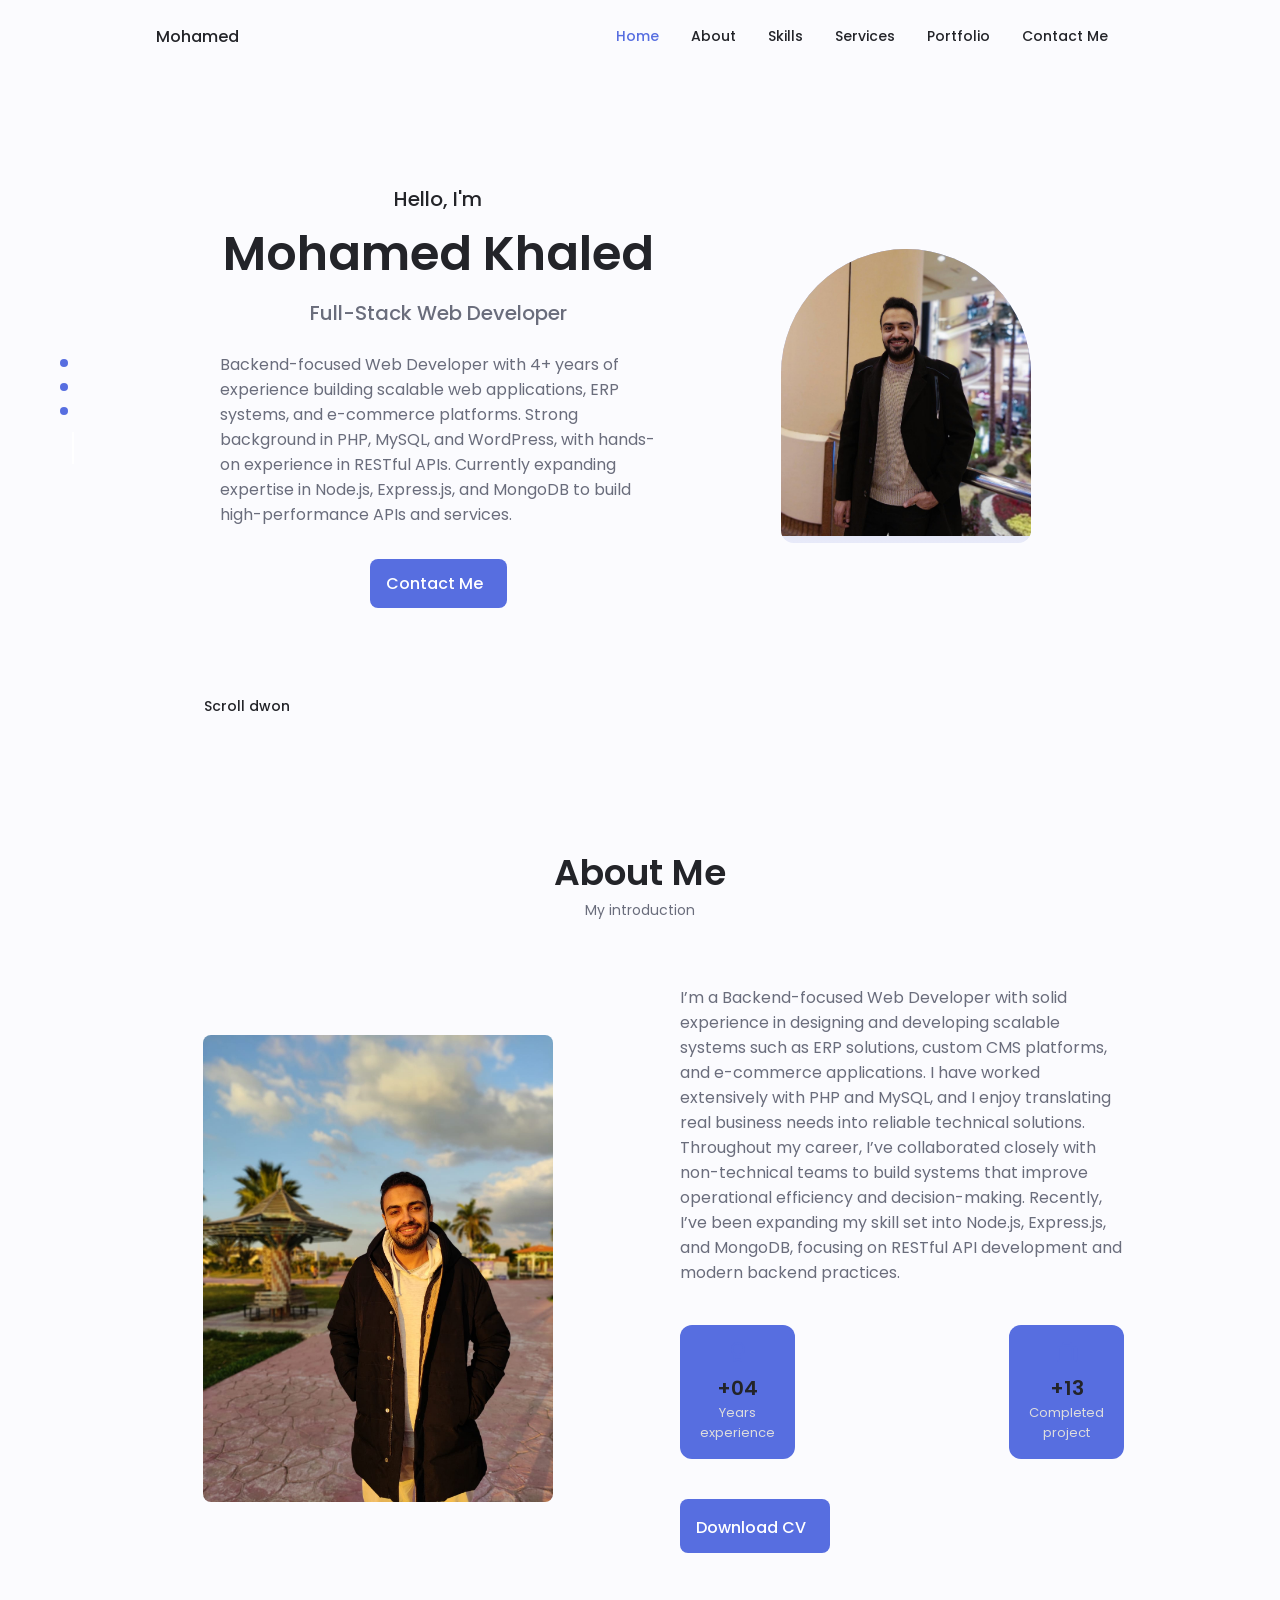
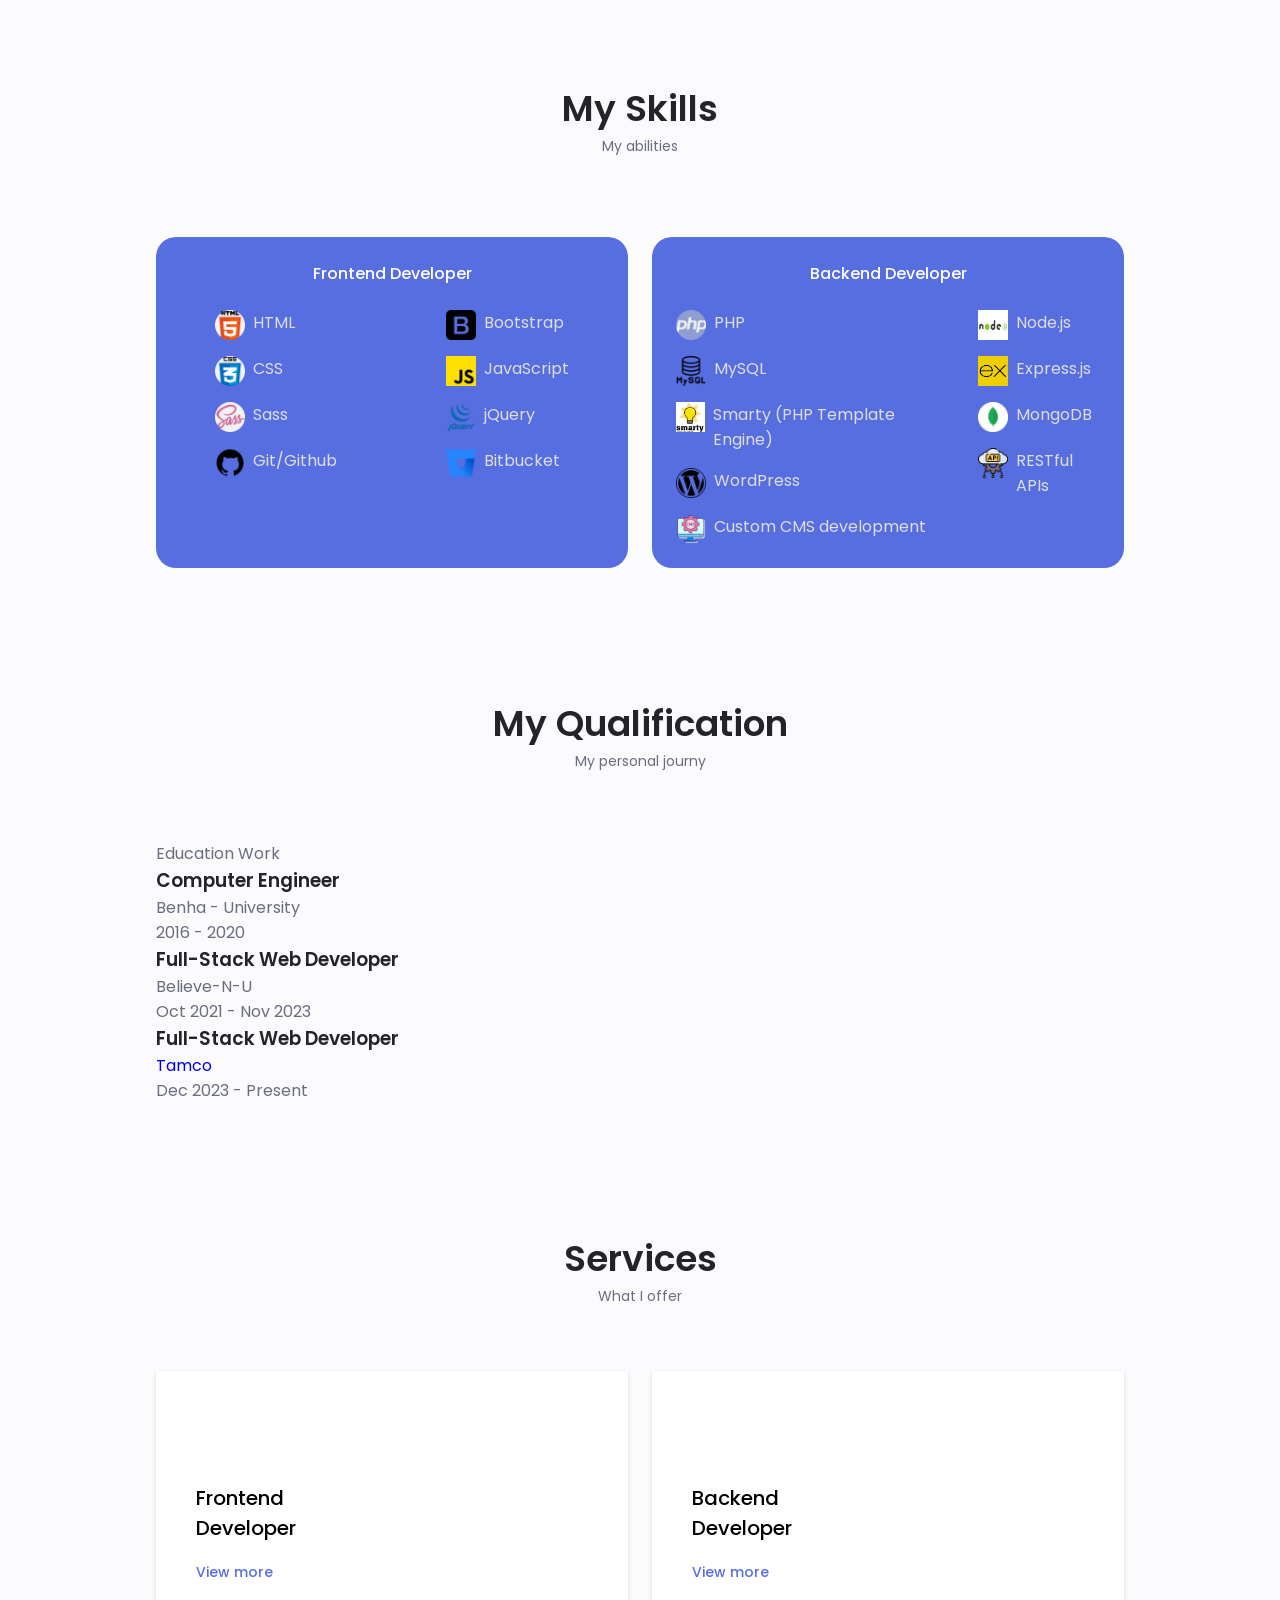
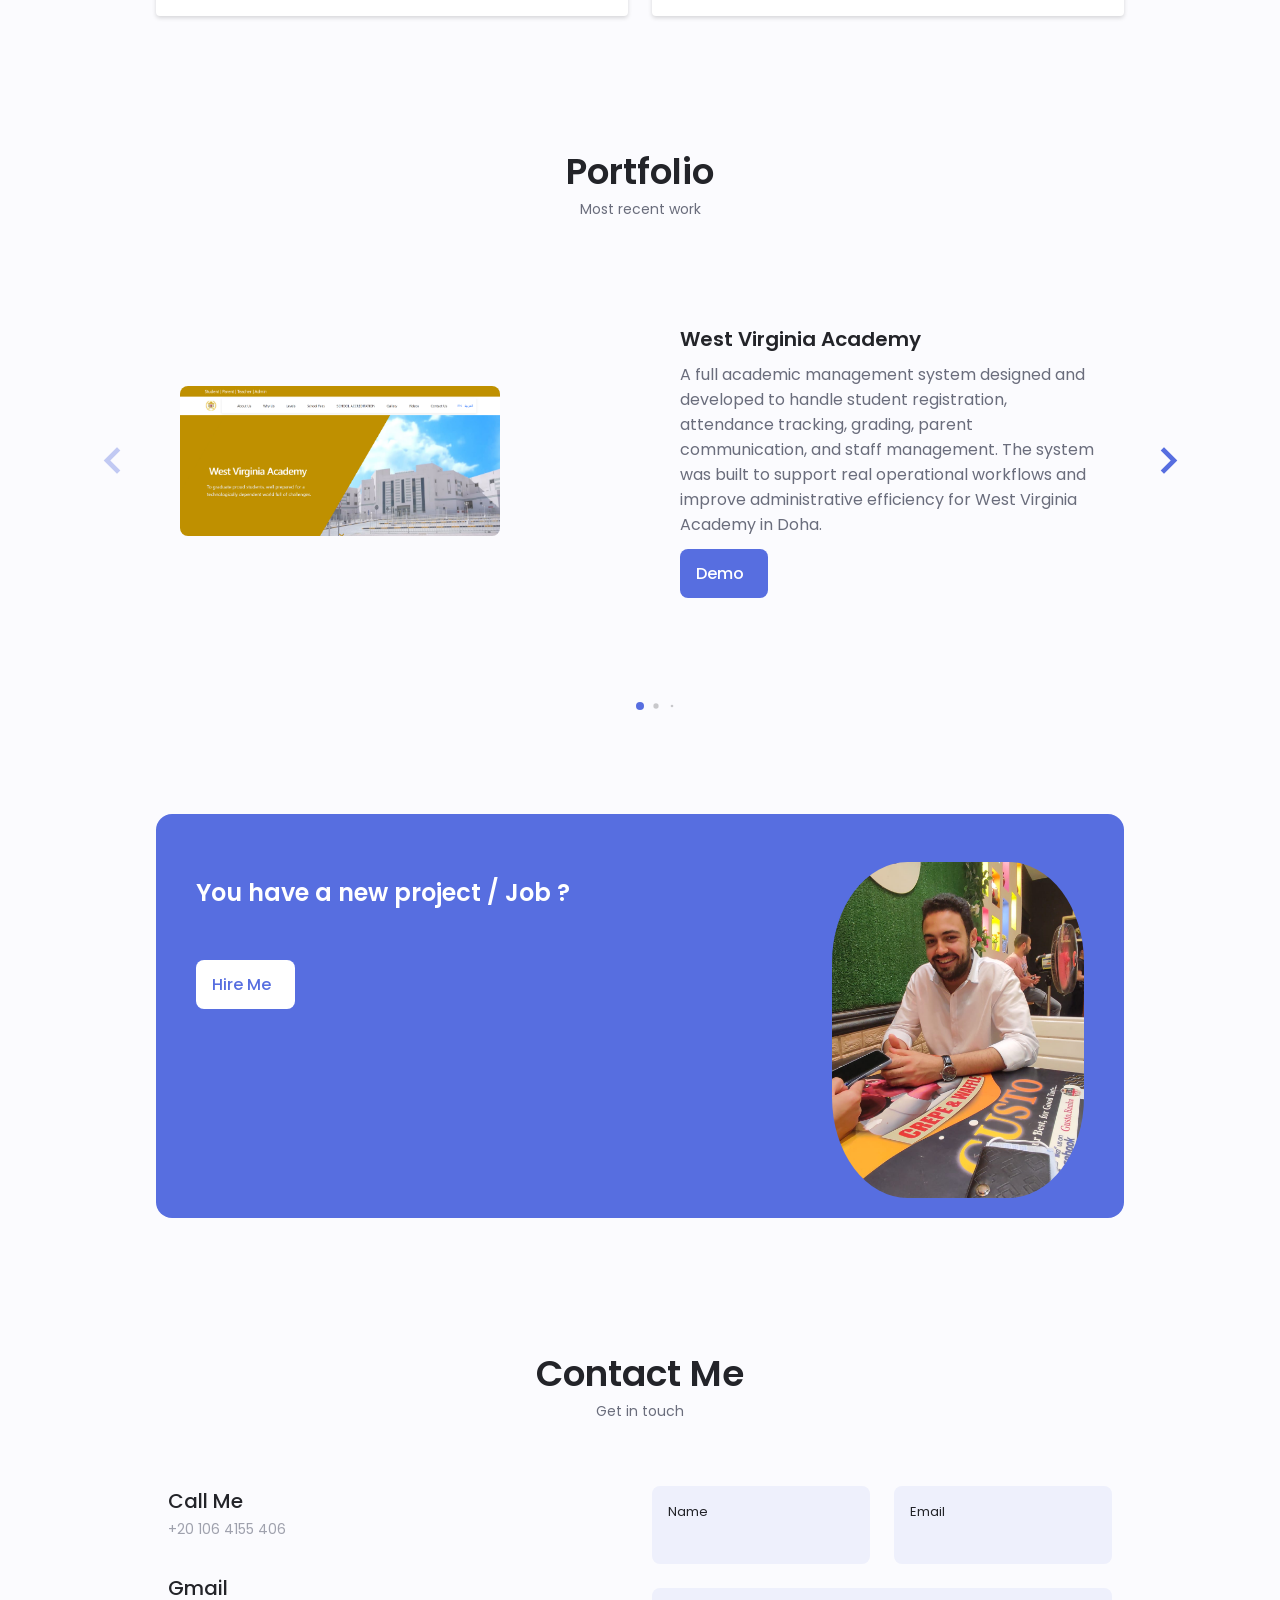
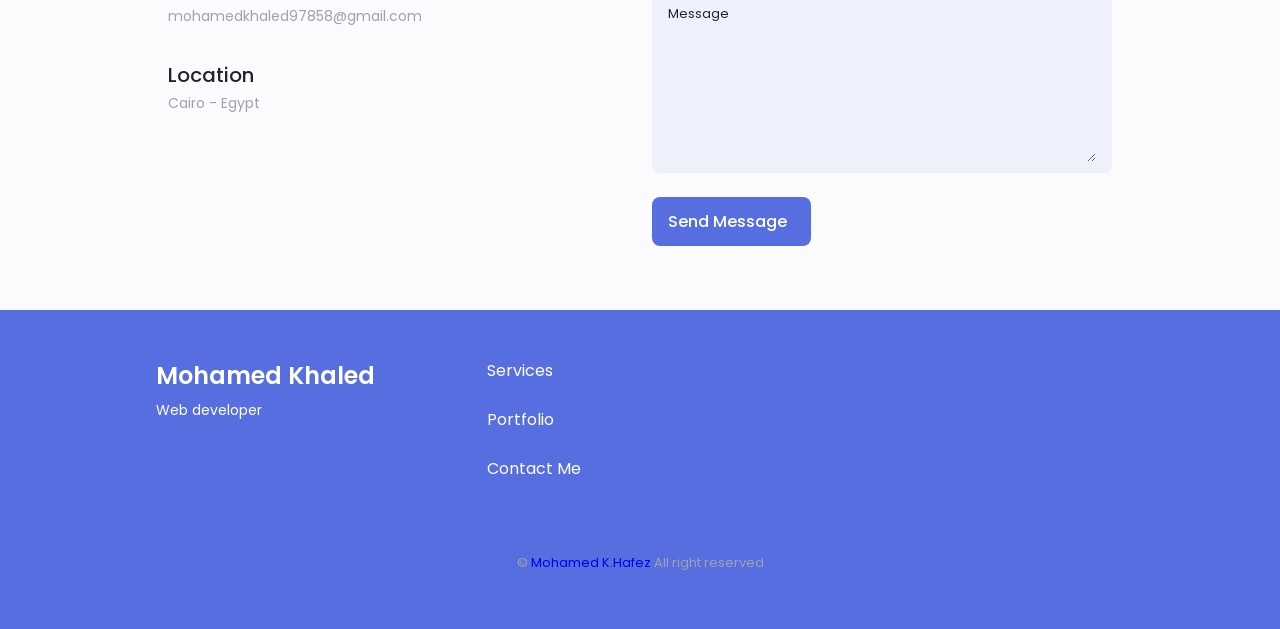
==== index.html @ 383549a9 "Improve portfolio content and add backend skills (Node.js, REST APIs)" ====
<!DOCTYPE html>
<html lang="en">

<head>
  <meta charset="UTF-8" />
  <meta http-equiv="X-UA-Compatible" content="IE=edge" />
  <meta name="viewport" content="width=device-width, initial-scale=1.0" />

  <!--===================== Normalize Css File ====================-->
  <!-- <link rel="stylesheet" href="css/normalize.css" /> -->

  <!--====================== Icons ==========================-->
  <link rel="stylesheet" href="https://unicons.iconscout.com/release/v4.0.0/css/line.css" />
  <!--====================== BoxIcons ==========================-->
  <link href="https://unpkg.com/boxicons@2.1.1/css/boxicons.min.css" rel="stylesheet" />

  <!--========================== Swiper Css File ============================-->
  <link rel="stylesheet" href="css/swiper-bundle.min.css" />
  <!--========================== Style Css File ============================-->
  <link rel="stylesheet" href="css/style.css" />

  <title>Portfolio</title>
</head>

<body>
  <!--====================== Header Section ======================-->
  <header class="header" id="header">
    <nav class="nav container">
      <a href="#" class="nav__logo">Mohamed</a>

      <div class="nav__menu" id="nav-menu">
        <ul class="nav__list grid">
          <li class="nav__item">
            <a href="#home" class="nav__link active-link">
              <i class="uil uil-home nav__icon"></i>
              Home
            </a>
          </li>
          <li class="nav__item">
            <a href="#about" class="nav__link">
              <i class="uil uil-user nav__icon"></i>
              About
            </a>
          </li>
          <li class="nav__item">
            <a href="#skills" class="nav__link">
              <i class="bx bx-book nav__icon"></i>
              Skills
            </a>
          </li>
          <li class="nav__item">
            <a href="#services" class="nav__link">
              <i class="uil uil-briefcase nav__icon"></i>
              Services
            </a>
          </li>
          <li class="nav__item">
            <a href="#portfolio" class="nav__link">
              <i class="uil uil-scenery nav__icon"></i>
              Portfolio
            </a>
          </li>
          <li class="nav__item">
            <a href="#contact" class="nav__link">
              <i class="uil uil-message nav__icon"></i>
              Contact Me
            </a>
          </li>
        </ul>
        <i class="uil uil-times nav__close" id="nav-close"></i>
      </div>

      <div class="nav__btns">
        <!--====================== Theme Change Button ======================-->
        <i class="uil uil-moon change-theme" id="theme-button"></i>

        <div class="nav__toggle" id="nav-toggle">
          <i class="uil uil-apps"></i>
        </div>
      </div>
    </nav>
  </header>

  <!--====================== Main Section ======================-->
  <main class="main">
    <!--===================== HOME ========================-->
    <section class="home section" id="home">
      <div class="home__container container grid">
        <div class="home__content grid">
          <div class="home__social">
            <a href="https://www.linkedin.com/in/mohamed-hafez97/" target="_blank" class="home__social-icon">
              <i class="uil uil-linkedin"></i>
            </a>

            <a href="https://github.com/mohamedkhaledhafez" target="_blank" class="home__social-icon">
              <i class="uil uil-github"></i>
            </a>

            <a href="https://www.facebook.com/mohamedkhaled97.bfci" target="_blank" class="home__social-icon">
              <i class="uil uil-facebook-f"></i>
            </a>
          </div>

          <div class="home__img">
            <div class="home__blob">
              <img src="img/me_2.jpeg" alt="" class="home__blob-img" />
            </div>
          </div>

          <div class="home__data">
            <span class="home__greeting">Hello, I'm</span>
            <h1 class="home__title">Mohamed Khaled</h1>
            <h3 class="home__subtitle">Full-Stack Web Developer</h3>
            <p class="home__description">
              <!-- Motivated PHP developer with over than 3 years of experience in developing web applications
              and e-commerce websites. Passionate about web development with a background in custom & fully responsive
              CMS solutions. -->
              Backend-focused Web Developer with 4+ years of experience building scalable web applications, ERP systems,
              and e-commerce platforms. Strong background in PHP, MySQL, and WordPress, with hands-on experience in
              RESTful APIs. Currently expanding expertise in Node.js, Express.js, and
              MongoDB to build high-performance APIs and services.

            </p>
            <a role="button" href="https://wa.me/+201064155406" target="_blank" class="button button--flex">
              Contact Me
              <i class="uil uil-message button__icon"></i>
            </a>
            <!-- <a
                download=""
                href="cv/Mohamed_Khaled(Web Developer).pdf"
                class="button button__flex button__download"
              >
                Download CV
                <i class="uil uil-download-alt button__icon"></i>
              </a> -->
          </div>
        </div>
        <div class="home__scroll">
          <a href="#about" class="home__scroll-button button--flex">
            <i class="uil uil-mouse-alt home__scroll-mouse"></i>
            <span class="home__scroll-name">Scroll dwon</span>
            <i class="uil uil-arrow-down home__scroll-arrow"></i>
          </a>
        </div>
      </div>
    </section>

    <!--===================== ABOUT ========================-->
    <section class="about section" id="about">
      <h2 class="section__title">About Me</h2>
      <span class="section__subtitle">My introduction</span>

      <div class="about__container container grid">
        <img src="img/me_4.jpeg" alt="My photo" class="about__img" />
        <div class="about__data">
          <p class="about__description">
            <!-- A PHP Developer with a passion for web development and a strong
            background in web development. Experienced in coding, debugging,
            and troubleshooting web applications with an emphasis on creating
            user-friendly, high-performance solutions. -->
            I’m a Backend-focused Web Developer with solid experience in designing and developing scalable systems such
            as ERP solutions, custom CMS platforms, and e-commerce applications. I have worked extensively with PHP and
            MySQL, and I enjoy translating real business needs into reliable technical solutions.

            Throughout my career, I’ve collaborated closely with non-technical teams to build systems that improve
            operational efficiency and decision-making. Recently, I’ve been expanding my skill set into Node.js,
            Express.js, and MongoDB, focusing on RESTful API development and modern backend practices.

          </p>
          <div class="about__info">
            <div class="about__box">
              <i class="bx bx-award about__icon"></i>
              <span class="about__info-title">+04</span>
              <span class="about__info-name">
                Years
                <br />
                experience
              </span>
            </div>

            <div class="about__box">
              <i class="bx bx-briefcase-alt about__icon"></i>
              <span class="about__info-title">+13</span>
              <span class="about__info-name">
                Completed
                <br />
                project
              </span>
            </div>
          </div>
          <div class="about__buttons">
            <a download="" href="cv/Mohamed_Khaled(Web Developer).docx" class="button button__flex">
              Download CV
              <i class="uil uil-download-alt button__icon"></i>
            </a>
          </div>
        </div>
      </div>
    </section>

    <!--===================== SKILLS ========================-->
    <section class="skills section" id="skills">
      <h2 class="section__title">My Skills</h2>
      <span class="section__subtitle">My abilities</span>
      <div class="skills__container container grid">
        <!-- Frontend Developer Skills -->
        <div class="skills__content">
          <h3 class="skills__title">Frontend Developer</h3>

          <div class="skills__box">
            <div class="skills__group">
              <div class="skills__data">
                <img src="img/html-5.png" alt="" />
                <div class="skills__name">HTML</div>
              </div>
              <div class="skills__data">
                <img src="img/css.png" alt="css" />
                <div class="skills__name">CSS</div>
              </div>
              <div class="skills__data">
                <img src="img/sass.png" alt="" />
                <div class="skills__name">Sass</div>
              </div>
              <div class="skills__data">
                <img src="img/github.png" alt="" />
                <div class="skills__name">Git/Github</div>
              </div>
            </div>

            <div class="skills__group">
              <div class="skills__data">
                <img src="img/bootstrap.png" alt="" />
                <div class="skills__name">Bootstrap</div>
              </div>
              <div class="skills__data">
                <img src="img/js.png" alt="" />
                <div class="skills__name">JavaScript</div>
              </div>
              <div class="skills__data">
                <img src="img/jQuery.webp" alt="" />
                <div class="skills__name">jQuery</div>
              </div>
              <!-- <div class="skills__data">
                <img src="img/react.png" alt="" />
                <div class="skills__name">Reactjs</div>
              </div> -->
              <div class="skills__data">
                <img src="img/bitbucket_original_wordmark_logo_icon_146622.png" alt="" />
                <div class="skills__name">Bitbucket</div>
              </div>
            </div>
          </div>
        </div>

        <!-- Backend Developer Skills -->
        <div class="skills__content">
          <h3 class="skills__title">Backend Developer</h3>
          <div class="skills__box">
            <div class="skills__group back">
              <div class="skills__data">
                <img src="img/php.png" alt="" />
                <div class="skills__name">PHP</div>
              </div>
              <div class="skills__data">
                <img src="img/mysql.png" alt="" />
                <div class="skills__name">MySQL</div>
              </div>
              <div class="skills__data">
                <img src="img/smarty.png" alt="" />
                <div class="skills__name">Smarty (PHP Template Engine)</div>
              </div>
              <div class="skills__data">
                <img src="img/wordpress.png" alt="" />
                <div class="skills__name">WordPress</div>
              </div>
              <div class="skills__data">
                <img src="img/cms.png" alt="" />
                <div class="skills__name">Custom CMS development</div>
              </div>
            </div>
            <div class="skills__group back">
              <div class="skills__data">
                <img src="img/node.jpg" alt="" />
                <div class="skills__name">Node.js</div>
              </div>
              <div class="skills__data">
                <img src="img/express.png" alt="" />
                <div class="skills__name">Express.js</div>
              </div>
              <div class="skills__data">
                <img src="img/mongo.png" alt="" />
                <div class="skills__name">MongoDB</div>
              </div>
              <div class="skills__data">
                <img src="img/api.png" alt="" />
                <div class="skills__name">RESTful APIs</div>
              </div>
            </div>
          </div>
        </div>
      </div>
    </section>

    <!--===================== QUALIFICATION ========================-->
    <section class="qualification section" id="skills">
      <h2 class="section__title">My Qualification</h2>
      <span class="section__subtitle">My personal journy</span>

      <div class="qualification__container container">
        <div class="qualification_tabs">
          <div class="qualification_button button--flex" data-target="#education">
            <i class="uil uil-graduation-cap qualification__icon"></i>
            Education
          </div>

          <div class="qualification_button button--flex qualification__active" data-target="#work">
            <i class="uil uil-briefcase-alt qualification__icon"></i>
            Work
          </div>
        </div>

        <div class="qualification__sections">
          <!--===================== QUALIFICATION CONTENT 1 ========================-->
          <div class="qualification__content" data-content id="education">
            <!--===================== QUALIFICATION 1 ========================-->
            <div class="qualification__data">
              <div>
                <h3 class="qualification__title">Computer Engineer</h3>
                <span class="qualification__subtitle">Benha - University</span>
                <div class="qualification__calendar">
                  <i class="uil uil-calendar-alt"></i>
                  2016 - 2020
                </div>
              </div>

              <div>
                <span class="qualification__rounder"></span>
                <span class="qualification__line"></span>
              </div>
            </div>
          </div>

          <!--===================== QUALIFICATION CONTENT 2 ========================-->
          <div class="qualification__content qualification__active" data-content id="work">
            <!--===================== QUALIFICATION 1 ========================-->
            <div class="qualification__data">
              <div>
                <h3 class="qualification__title">Full-Stack Web Developer</h3>
                <span class="qualification__subtitle">Believe-N-U</span>
                <div class="qualification__calendar">
                  <i class="uil uil-calendar-alt"></i>
                  Oct 2021 - Nov 2023
                </div>
              </div>

              <div>
                <span class="qualification__rounder"></span>
                <span class="qualification__line"></span>
              </div>
            </div>

            <!--===================== QUALIFICATION 2 ========================-->
            <div class="qualification__data">
              <div></div>

              <div>
                <span class="qualification__rounder"></span>
                <span class="qualification__line"></span>
              </div>

              <div>
                <h3 class="qualification__title">Full-Stack Web Developer</h3>
                <span class="qualification__subtitle"><a target="_blank"
                    href="https://www.tamcoshop.com/">Tamco</a></span>
                <div class="qualification__calendar">
                  <i class="uil uil-calendar-alt"></i>
                  Dec 2023 - Present
                </div>
              </div>

            </div>
          </div>
        </div>
      </div>
    </section>

    <!--===================== SERVICES ========================-->
    <section class="services section" id="services">
      <h2 class="section__title">Services</h2>
      <span class="section__subtitle">What I offer</span>

      <div class="services__container container grid">
        <!--===================== SERVICE #1 Frontend Developer ========================-->
        <div class="services__content">
          <div>
            <i class="uil uil-arrow services__icon"></i>
            <h3 class="services__title">
              Frontend
              <br />
              Developer
            </h3>
          </div>

          <span class="button button--flex button--small button--link services__button">
            View more
            <i class="uil uil-arrow-right button__icon"></i>
          </span>

          <div class="services__modal">
            <div class="services__modal-content">
              <h4 class="services__modal-title">
                Frontend
                <br />
                Developer
              </h4>
              <i class="uil uil-times services__modal-close"></i>

              <ul class="services__modal-services grid">
                <li class="services__modal-service">
                  <i class="uil uil-check-circle servcies__modal-icon"></i>
                  <p>I develop the user interface.</p>
                </li>
                <li class="services__modal-service">
                  <i class="uil uil-check-circle servcies__modal-icon"></i>
                  <p>Web page development.</p>
                </li>
                <li class="services__modal-service">
                  <i class="uil uil-check-circle servcies__modal-icon"></i>
                  <p>
                    Ensure that the website is optimized for various devices.
                  </p>
                </li>
                <li class="services__modal-service">
                  <i class="uil uil-check-circle servcies__modal-icon"></i>
                  <p>
                    Ensure that the website is functional and visually
                    appealing.
                  </p>
                </li>
              </ul>
            </div>
          </div>
        </div>
        <!--===================== SERVICE #2 Backend Developer ========================-->
        <div class="services__content">
          <div>
            <i class="uil uil-arrow services__icon"></i>
            <h3 class="services__title">
              Backend
              <br />
              Developer
            </h3>
          </div>

          <span class="button button--flex button--small button--link services__button">
            View more
            <i class="uil uil-arrow-right button__icon"></i>
          </span>

          <div class="services__modal">
            <div class="services__modal-content">
              <h4 class="services__modal-title">
                Backend
                <br />
                Developer
              </h4>
              <i class="uil uil-times services__modal-close"></i>

              <ul class="services__modal-services grid">
                <li class="services__modal-service">
                  <i class="uil uil-check-circle servcies__modal-icon"></i>
                  <p>
                    Developing and maintaining dynamic websites and web
                    applications using PHP, MySQL, HTML, CSS, and JavaScript.
                  </p>
                </li>
                <li class="services__modal-service">
                  <i class="uil uil-check-circle servcies__modal-icon"></i>
                  <p>Custom CMS development.</p>
                </li>
                <li class="services__modal-service">
                  <i class="uil uil-check-circle servcies__modal-icon"></i>
                  <p>
                    Integrating data storage solutions such as MySQL
                    databases.
                  </p>
                </li>
                <li class="services__modal-service">
                  <i class="uil uil-check-circle servcies__modal-icon"></i>
                  <p>
                    Writing and maintaining efficient, reusable, and reliable
                    code.
                  </p>
                </li>
                <li class="services__modal-service">
                  <i class="uil uil-check-circle servcies__modal-icon"></i>
                  <p>
                    Developing and maintaining web applications and e-commerce
                    websites.
                  </p>
                </li>
              </ul>
            </div>
          </div>
        </div>
      </div>
    </section>

    <!--===================== PORTFOLIO ========================-->
    <section class="portfolio section" id="portfolio">
      <h2 class="section__title">Portfolio</h2>
      <span class="section__subtitle">Most recent work</span>

      <div class="portfolio__container container grid swiper-container">
        <div class="swiper-wrapper">
          <!--===================== PORTFOLIO  ( West Virginia Academy ) ========================-->
          <div class="portfolio__content grid swiper-slide">
            <img src="img/wva.png" alt="West Virginia Academy" class="portfolio__img" />

            <div class="portfolio__data">
              <h3 class="portfolio__title">West Virginia Academy</h3>
              <p class="portfolio__description">
                A full academic management system designed and developed to handle student registration, attendance
                tracking, grading, parent communication, and staff management. The system was built to support real
                operational workflows and improve administrative efficiency for West
                Virginia Academy in Doha.
              </p>

              <a href="https://westvirginia.academy/" class="button button--flex button--small portfolio__button"
                target="_blank">
                Demo
                <i class="uil uil-arrow-right button__icon"></i>
              </a>
            </div>
          </div>

          <!--===================== PORTFOLIO  ( Salon Management System ) ========================-->
          <div class="portfolio__content grid swiper-slide">
            <img src="img/ghonem-salon.png" alt="Salon Management System" class="portfolio__img" />

            <div class="portfolio__data">
              <h3 class="portfolio__title">
                Salon Management System (Ghonem Salon)
              </h3>
              <p class="portfolio__description">
                A website and system for managing customer appointment
                reservations for a men’s barbershop to organize customer
                reservation appointments for first-come, first-served
                attendance, as well as displaying the salon’s services, their
                prices, and the duration of their implementation, in addition
                to printing invoices for customers after receiving the
                service.
              </p>

              <a href="https://projects.mohamedkhaled.site/" class="button button--flex button--small portfolio__button"
                target="_blank">
                Demo
                <i class="uil uil-arrow-right button__icon"></i>
              </a>
            </div>
          </div>
          <!--===================== PORTFOLIO  ( Courses Management REST API (Node.js & Express) ) ========================-->
          <div class="portfolio__content grid swiper-slide">
            <img src="img/nodejs.png" alt="The Founder" class="portfolio__img" />

            <div class="portfolio__data">
              <h3 class="portfolio__title">
                Courses Management REST API (Node.js & Express)
              </h3>
              <p class="portfolio__description">
                A RESTful API built using Node.js and Express.js for managing courses and users. The system includes
                authentication, CRUD operations, input validation, and MongoDB integration, following clean architecture
                and REST best practices.
              </p>

              <a href="https://github.com/mohamedkhaledhafez/nodejs-project/"
                class="button button--flex button--small portfolio__button" target="_blank">
                Github
                <i class="uil uil-arrow-right button__icon"></i>
              </a>
            </div>
          </div>

          <!--===================== PORTFOLIO  ( The Founder Marketing ) ========================-->
          <div class="portfolio__content grid swiper-slide">
            <img src="img/the-founder.png" alt="The Founder" class="portfolio__img" />

            <div class="portfolio__data">
              <h3 class="portfolio__title">
                The Founder (Marketing Agency)
              </h3>
              <p class="portfolio__description">
                شركة The Founder هي شركة متخصصة في تقديم الخدمات التسويقية
                والبرمجية للشركات الناشئة والمؤسسين ومساعدتهم على تأسيس أعمالهم
                والترويج لها بشكل فعال وذلك من خلال تقديم باقة متنوعة من الخدمات
                التسويقية المتعارف عليها وتطوير مواقع الويب وحلول التجارة
                الإلكترونية لمساعدتك في الوصول إلى عملائك بشكل أسرع.
              </p>

              <a href="https://thefounder.site/" class="button button--flex button--small portfolio__button"
                target="_blank">
                Demo
                <i class="uil uil-arrow-right button__icon"></i>
              </a>
            </div>
          </div>
          <!--===================== PORTFOLIO ( Enppi ) ========================-->
          <div class="portfolio__content grid swiper-slide">
            <img src="img/enppi.png" alt="Enppi" class="portfolio__img" />

            <div class="portfolio__data">
              <h3 class="portfolio__title">
                Elevator Company Management System (Enppi)
              </h3>
              <p class="portfolio__description">
                A website and content management system for an electric
                elevator company in Cairo to record the stages of installation
                and maintenance of elevators in all of the company’s units, as
                well as the costs of each stage, and receive customer
                complaints and maintenance requests.
              </p>

              <a href="https://enppi.mohamedkhaled.site/" class="button button--flex button--small portfolio__button"
                target="_blank">
                Demo
                <i class="uil uil-arrow-right button__icon"></i>
              </a>
            </div>
          </div>

          <!--===================== PORTFOLIO  ( Car Rental Website ) ========================-->
          <div class="portfolio__content grid swiper-slide">
            <img src="img/firstcar-rent.png" alt="First Car Rent" class="portfolio__img" />

            <div class="portfolio__data">
              <h3 class="portfolio__title">
                Car Rental Website (First Car Rent)
              </h3>
              <p class="portfolio__description">
                A website and content management system for a car rental
                office in Dubai - UAE, To view the cars with all their details
                and the required papers for the renter and request to rent the
                car through the website.
              </p>

              <a href="https://c.mohamedkhaled.site/" class="button button--flex button--small portfolio__button"
                target="_blank">
                Demo
                <i class="uil uil-arrow-right button__icon"></i>
              </a>
            </div>
          </div>

          <!--===================== PORTFOLIO  ( Real Estate Website ) ========================-->
          <div class="portfolio__content grid swiper-slide">
            <img src="img/real-estate.png" alt="Real Estate Website" class="portfolio__img" />

            <div class="portfolio__data">
              <h3 class="portfolio__title">
                Real Estate Website (Dreams Gate Customers)
              </h3>
              <p class="portfolio__description">
                A website and management system for managing a Qatari real
                estate company (Dreams Gate Customers). Through the control
                panel, the company’s real estate unit contracts are
                registered, payment transaction data is recorded, in addition
                to managing the company’s employees, recording attendance and
                tasks for them according to each department, and determining
                the role of each employee.
              </p>

              <a href="https://hfms.mohamedkhaled.site/" class="button button--flex button--small portfolio__button"
                target="_blank">
                Demo
                <i class="uil uil-arrow-right button__icon"></i>
              </a>
            </div>
          </div>


          <!--===================== PORTFOLIO  ( E-commerce Website ) ========================-->
          <div class="portfolio__content grid swiper-slide">
            <img src="img/e-commerce.png" alt="E-commerce Website" class="portfolio__img" />

            <div class="portfolio__data">
              <h3 class="portfolio__title">E-commerce Website</h3>
              <p class="portfolio__description">
                Implemented a custom CMS solution for e-commerce website,
                managing products and orders from customers registered in the
                store, as well as issuing reports for a specific product or a
                specific period
              </p>

              <a href="https://ultraapps.net/" class="button button--flex button--small portfolio__button"
                target="_blank">
                Demo
                <i class="uil uil-arrow-right button__icon"></i>
              </a>
            </div>
          </div>

          <!--===================== PORTFOLIO  ( Import & Export Company Website ) ========================-->
          <div class="portfolio__content grid swiper-slide">
            <img src="img/egitto.png" alt="Egitto Trading" class="portfolio__img" />

            <div class="portfolio__data">
              <h3 class="portfolio__title">
                Import & Export Company Website (Egitto Trading)
              </h3>
              <p class="portfolio__description">
                A front-end website with a control panel to add products and
                categories to an Egyptian food and frozen products import and
                export company.
              </p>

              <a href="https://egitto-trading.com/" class="button button--flex button--small portfolio__button"
                target="_blank">
                Demo
                <i class="uil uil-arrow-right button__icon"></i>
              </a>
            </div>
          </div>

          <!--===================== PORTFOLIO  ( lawyer System ) ========================-->
          <div class="portfolio__content grid swiper-slide">
            <img src="img/lawyer.png" alt="lawyer System" class="portfolio__img" />

            <div class="portfolio__data">
              <h3 class="portfolio__title">lawyer System</h3>
              <p class="portfolio__description">
                A program specialized in the management of law offices and
                legal advice (Customer Management - Case Management - Session
                Management - Payment Management - Expense Management - User
                Management - Reports...).
              </p>

              <a href="#" class="button button--flex button--small portfolio__button" target="_blank">
                Localhost
                <i class="uil uil-arrow-right button__icon"></i>
              </a>
            </div>
          </div>

          <!--===================== PORTFOLIO  (React Todo App)========================-->
          <!-- <div class="portfolio__content grid swiper-slide">
            <img src="img/portfolio-img4.png" alt="React Todo App" class="portfolio__img" />

            <div class="portfolio__data">
              <h3 class="portfolio__title">Todo React App</h3>
              <p class="portfolio__description">
                Todo Web App - using React.js (Hooks) - its fully responsive
                and have an attractive design.
              </p>

              <a href="https://mohamedkhaledhafez.github.io/todoApp/"
                class="button button--flex button--small portfolio__button" target="_blank">
                Demo
                <i class="uil uil-arrow-right button__icon"></i>
              </a>
            </div>
          </div> -->

          <!--===================== PORTFOLIO #9 ========================-->
          <!-- <div class="portfolio__content grid swiper-slide">
              <img
                src="img/portfolio-img8.png"
                alt="portfolio_8"
                class="portfolio__img"
              />

              <div class="portfolio__data">
                <h3 class="portfolio__title">Modern Website</h3>
                <p class="portfolio__description">
                  Website adaptable to all devices, with attractive ui and
                  animated interactions. Created by HTML, CSS and JavaScript.
                </p>

                <a
                  href="https://mohamedkhaledhafez.github.io/Responsive-template/"
                  class="button button--flex button--small portfolio__button"
                  target="_blank"
                >
                  Demo
                  <i class="uil uil-arrow-right button__icon"></i>
                </a>
              </div>
            </div> -->

          <!--===================== PORTFOLIO #10 ( Fetch Github Repos App )========================-->
          <!-- <div class="portfolio__content grid swiper-slide">
            <img src="img/fetch-repos.png" alt="Fetch Github Repos App" class="portfolio__img" />

            <div class="portfolio__data">
              <h3 class="portfolio__title">Fetch Github Repos</h3>
              <p class="portfolio__description">
                A simple application that enables you to get the repositories
                of someone’s on github once you enter the link of his github
                account.
              </p>

              <a href="https://mohamedkhaledhafez.github.io/Fetch_Github_Repos/"
                class="button button--flex button--small portfolio__button" target="_blank">
                Demo
                <i class="uil uil-arrow-right button__icon"></i>
              </a>
            </div>
          </div> -->

          <!--===================== PORTFOLIO #11 ( Quiz App )========================-->
          <!-- <div class="portfolio__content grid swiper-slide">
            <img src="img/quiz-app.png" alt="Quiz App" class="portfolio__img" />

            <div class="portfolio__data">
              <h3 class="portfolio__title">Quiz App</h3>
              <p class="portfolio__description">
                A simple application whose idea is based on answering some
                questions, which have a specific time for each question, and
                then displaying the final result at the end of the test.
              </p>

              <a href="https://mohamedkhaledhafez.github.io/quiz_app/"
                class="button button--flex button--small portfolio__button" target="_blank">
                Demo
                <i class="uil uil-arrow-right button__icon"></i>
              </a>
            </div>
          </div> -->

          <!--===================== PORTFOLIO #12 ( Memory Game )========================-->
          <!-- <div class="portfolio__content grid swiper-slide">
            <img src="img/memory-game.png" alt="Memory Game" class="portfolio__img" />

            <div class="portfolio__data">
              <h3 class="portfolio__title">Memory Game</h3>
              <p class="portfolio__description">
                Built a memory game 'concentration', using JavaScript( DOM).
                It’s a complete browser-based card matching game.
              </p>

              <a href="https://mohamedkhaledhafez.github.io/Memory-Game/"
                class="button button--flex button--small portfolio__button" target="_blank">
                Demo
                <i class="uil uil-arrow-right button__icon"></i>
              </a>
            </div>
          </div> -->

          <!--===================== PORTFOLIO #12 ( Hangman Game )========================-->
          <!-- <div class="portfolio__content grid swiper-slide">
            <img src="img/hungman-game.png" alt="Hangman Game" class="portfolio__img" />

            <div class="portfolio__data">
              <h3 class="portfolio__title">Hangman Game</h3>
              <p class="portfolio__description">
                Hangman game is a guessing game with a javascript code, show
                you a number of empty spaces and you should guessing the right
                word by choose the right letter from The letters board
                according to Word Category that will be shown too. IF it
                right, it will be written in Spacing area. Else, you lost an
                attempt.
              </p>

              <a href="https://mohamedkhaledhafez.github.io/Hangman-Game/"
                class="button button--flex button--small portfolio__button" target="_blank">
                Demo
                <i class="uil uil-arrow-right button__icon"></i>
              </a>
            </div>
          </div> -->
        </div>
        <!--=========== Swiper Arrows =============-->
        <div class="swiper-button-next">
          <i class="bx bx-chevron-right swiper-portfolio-icon"></i>
        </div>
        <div class="swiper-button-prev">
          <i class="bx bx-chevron-left swiper-portfolio-icon"></i>
        </div>

        <!--=========== Swiper Arrows =============-->
        <div class="swiper-pagination"></div>
      </div>
    </section>

    <!--===================== PROJECT IN MIND ========================-->
    <section class="project section">
      <div class="project__bg">
        <div class="project__container container grid">
          <div class="project__data">
            <h2 class="project__title">You have a new project / Job ?</h2>
            <!-- <p class="project__description">
                Contact me now and get a 50% discount on your new project.
              </p> -->
            <a href="https://wa.me/+201064155406" class="button button--flex button--white">
              Hire Me
              <i class="uil uil-message project__icon button__icon"></i>
            </a>
          </div>

          <img src="img/me_1.jpeg" alt="" class="project__img" />
        </div>
      </div>
    </section>

    <!--===================== CONTACT ME ========================-->
    <section class="contact section" id="contact">
      <h2 class="section__title">Contact Me</h2>
      <span class="section__subtitle">Get in touch</span>

      <div class="contact__container container grid">
        <div>
          <div class="contact__information">
            <i class="uil uil-phone contact__icon"></i>
            <div>
              <h3 class="contact__title">Call Me</h3>
              <span class="contact__subtitle">+20 106 4155 406</span>
            </div>
          </div>

          <div class="contact__information">
            <i class="uil uil-envelope contact__icon"></i>
            <div>
              <h3 class="contact__title">Gmail</h3>
              <span class="contact__subtitle">
                mohamedkhaled97858@gmail.com
              </span>
            </div>
          </div>

          <div class="contact__information">
            <i class="uil uil-map-marker contact__icon"></i>
            <div>
              <h3 class="contact__title">Location</h3>
              <span class="contact__subtitle">Cairo - Egypt</span>
            </div>
          </div>
        </div>
        <form action="" class="contact__form grid">
          <div class="contact__inputs grid">
            <div class="contact__content">
              <label for="" class="contact__label">Name</label>
              <input type="text" class="contact__input" />
            </div>
            <div class="contact__content">
              <label for="" class="contact__label">Email</label>
              <input type="email" class="contact__input" />
            </div>
          </div>
          <div class="contact__content">
            <label for="" class="contact__label">Message</label>
            <textarea name="" id="" cols="0" rows="5" class="contact__input"></textarea>
          </div>
          <div>
            <a href="mailto:mohamedkhaled97858@gmail.com?subject=Contact" class="button button--flex">
              Send Message
              <i class="uil uil-message button__icon"></i>
            </a>
          </div>
        </form>
      </div>
    </section>
  </main>

  <!--===================== FOOTER ========================-->
  <footer class="footer">
    <div class="footer__bg">
      <div class="footer__container container grid">
        <div>
          <h1 class="footer__title">Mohamed Khaled</h1>
          <span class="footer__subtitle">Web developer</span>
        </div>

        <ul class="footer__links">
          <li>
            <a href="#services" class="footer__link">Services</a>
          </li>
          <li>
            <a href="#portfolio" class="footer__link">Portfolio</a>
          </li>
          <li>
            <a href="#contact" class="footer__link">Contact Me</a>
          </li>
        </ul>

        <div class="footer__socials">
          <a href="https://www.linkedin.com/in/mohamed-hafez97/" target="_blank" class="footer__social">
            <i class="uil uil-linkedin"></i>
          </a>

          <a href="https://github.com/mohamedkhaledhafez" target="_blank" class="footer__social">
            <i class="uil uil-github"></i>
          </a>

          <a href="https://www.facebook.com/mohamedkhaled97.bfci" target="_blank" class="footer__social">
            <i class="uil uil-facebook-f"></i>
          </a>
        </div>
      </div>

      <p class="footer__copyright">
        &copy; <a href="https://mohamedkhaled.site/" class="copyright-link">Mohamed K.Hafez</a> All right reserved
      </p>
    </div>
  </footer>

  <!--===================== SCROLL TO TOP ========================-->
  <a href="#" class="scrollup" id="scroll-up">
    <i class="uil uil-arrow-up scrollup__icon"></i>
  </a>

  <!--====================== MIXITUP JS File ====================-->
  <script src="js/mixitup.min.js"></script>

  <!--====================== Swiper JS File ====================-->
  <script src="js/swiper-bundle.min.js"></script>

  <!--====================== Swiper JS File ====================-->
  <script src="js/scrollreveal.min.js"></script>

  <!--====================== JS Main File ====================-->
  <script src="js/main.js"></script>
</body>

</html>
---- css/style.css ----
/*=============== Google Fonts =================*/
@import url("https://fonts.googleapis.com/css2?family=Poppins:wght@400;500;600&display=swap");

/*=============== Main Variables =================*/
:root {
  --header-height: 3rem;

  /*=============== Colors =================*/
  /* Color Mode HSL(hue, saturation, lightness)
    Putple: hsl(250, 66%, 75%)
    Blue: hsl(207, 90%, 72%)
    Pink: hsl(356, 66%, 75%)
    Teal: hsl(174, 63%, 62%)
    
  */
  --hue-color: 230; /* Purple Color: 250 - Green: 142 - Blue: 230 - Pink: 340 */
  --sat: 60%;
  --lig: 75%;
  --second-hue: 219;

  /* HSL Color Mode */
  --first-color: HSL(var(--hue-color), 69%, 61%);
  --first-color-second: HSL(var(--hue-color), 69%, 61%);
  --first-color-alt: HSL(var(--hue-color), 57%, 53%);
  --first-color-lighter: HSL(var(--hue-color), 92%, 85%);
  --title-color: HSL(var(--hue-color), 8%, 15%);
  --text-color: HSL(var(--hue-color), 8%, 45%);
  --text-color-light: HSL(var(--hue-color), 8%, 65%);
  --input-color: HSL(var(--hue-color), 70%, 96%);
  --body-color: HSL(var(--hue-color), 60%, 99%);
  --container-color: #fff;
  --scroll-bar-color: HSL(var(--hue-color), 12%, 90%);
  --scroll-thumb-color: HSL(var(--hue-color), 12%, 80%);

  /*============= Font Family & Typography*/
  --body-font: "Poppins", sans-serif;
  /* .5rem = 8px, 1rem = 16px, 1.5rem = 24px */
  --big-font-size: 2rem;
  --h1-font-size: 1.5rem;
  --h2-font-size: 1.25rem;
  --h3-font-size: 1.125rem;
  --normal-font-size: 0.938rem;
  --small-font-size: 0.813rem;
  --smaller-font-size: 0.75rem;

  /* ====== Font Weight =======*/
  --font-medium: 500;
  --font-semi-bold: 600;

  /*========= Margines Bottom ============*/
  --mb-0-25: 0.25rem;
  --mb-0-5: 0.5rem;
  --mb-0-75: 0.75rem;
  --mb-1: 1rem;
  --mb-1-5: 1.5rem;
  --mb-2: 2rem;
  --mb-2-5: 2.5rem;
  --mb-3: 3rem;

  /*========== z-index ============*/
  --z-tooltip: 10;
  --z-fixed: 100;
  --z-model: 1000;
}
/*============ Font size for large devices ===============*/
@media screen and (min-width: 968px) {
  :root {
    --big-font-size: 3rem;
    --h1-font-size: 2.25rem;
    --h2-font-size: 1.5rem;
    --h3-font-size: 1.25rem;
    --normal-font-size: 1rem;
    --small-font-size: 0.875rem;
    --smaller-font-size: 0.813rem;
  }
}

/*================= Variables Dark Theme =================*/
body.dark-theme {
  /* HSL Color Mode */
  --first-color-second: HSL(var(--hue-color), 30%, 8%);
  --title-color: HSL(var(--hue-color), 8%, 95%);
  --text-color: HSL(var(--hue-color), 8%, 75%);
  --input-color: HSL(var(--hue-color), 29%, 16%);
  --body-color: HSL(var(--hue-color), 28%, 12%);
  --container-color: HSL(var(var(--hue-color), 29%, 16%));
  --scroll-bar-color: HSL(var(--hue-color), 12%, 48%);
  --scroll-thumb-color: HSL(var(--hue-color), 12%, 36%);
  transition: 0.6s linear;
  -webkit-transition: 0.6s linear;
  -moz-transition: 0.6s linear;
  -ms-transition: 0.6s linear;
  -o-transition: 0.6s linear;
}

::selection {
  background-color: var(--first-color);
  color: #fff;
}

/*================= Dark/Light Theme Button =================*/
.nav__btns {
  display: flex;
  align-items: center;
}

.change-theme {
  font-size: 1.25rem;
  color: var(--title-color);
  margin-right: var(--mb-1);
  cursor: pointer;
  transition: 0.5s all;
  -webkit-transition: 0.5s all;
  -moz-transition: 0.5s all;
  -ms-transition: 0.5s all;
  -o-transition: 0.5s all;
}

.change-theme:hover {
  color: var(--first-color);
}

/*================= BASE =================*/

* {
  box-sizing: border-box;
  padding: 0;
  margin: 0;
}

html {
  scroll-behavior: smooth;
}

body {
  margin: 0 0 var(--header-height) 0;
  font-family: var(--body-font);
  font-size: var(--normal-font-size);
  background-color: var(--body-color);
  color: var(--text-color);
  transition: 0.5s linear;
  -webkit-transition: 0.5s linear;
  -moz-transition: 0.5s linear;
  -ms-transition: 0.5s linear;
  -o-transition: 0.5s linear;
}

h1,
h2,
h3,
h4 {
  color: var(--title-color);
  font-weight: var(--font-semi-bold);
}

ul {
  list-style: none;
}

a {
  text-decoration: none;
}

img {
  max-width: 100%;
  height: auto;
}

button {
  cursor: pointer;
  outline: none;
  border: none;
}

/*======================== Reusable Css Classes ============================*/
.section {
  padding: 2rem 0 4rem;
}

.section__title {
  font-size: var(--h1-font-size);
}

.section__subtitle {
  display: block;
  font-size: var(--small-font-size);
  margin-bottom: var(--mb-3);
}

.section__title,
.section__subtitle {
  text-align: center;
}

/*====================== LAYOUT  ======================*/
.container {
  max-width: 968px;
  margin-left: var(--mb-1-5);
  margin-right: var(--mb-1-5);
}

.grid {
  display: grid;
  gap: 1.5rem;
}

.header {
  width: 100%;
  position: fixed;
  bottom: 0;
  left: 0;
  z-index: var(--z-fixed);
  background-color: var(--body-color);
}

/*======================== NAV ==========================*/
.nav {
  max-width: 968px;
  height: var(--header-height);
  display: flex;
  justify-content: space-between;
  align-items: center;
}

.nav__logo,
.nav__toggle {
  color: var(--title-color);
  font-weight: var(--font-medium);
  transition: 0.4s;
  -webkit-transition: 0.4s;
  -moz-transition: 0.4s;
  -ms-transition: 0.4s;
  -o-transition: 0.4s;
}

.nav__logo:hover {
  color: var(--first-color);
}

.nav__toggle {
  font-size: 1.1rem;
  cursor: pointer;
}

.nav__toggle:hover {
  color: var(--first-color);
}

@media screen and (max-width: 767px) {
  .nav__menu {
    position: fixed;
    bottom: -100%;
    left: 0;
    width: 100%;
    background-color: var(--body-color);
    padding: 2rem 1.5rem 4rem;
    box-shadow: 0 -1px 4px rgba(0, 0, 0, 0.15);
    border-radius: 1.5rem 1.5rem 0 0;
    -webkit-border-radius: 1.5rem 1.5rem 0 0;
    -moz-border-radius: 1.5rem 1.5rem 0 0;
    -ms-border-radius: 1.5rem 1.5rem 0 0;
    -o-border-radius: 1.5rem 1.5rem 0 0;
    transition: 0.3s;
    -webkit-transition: 0.3s;
    -moz-transition: 0.3s;
    -ms-transition: 0.3s;
    -o-transition: 0.3s;
  }
}

.nav__list {
  grid-template-columns: repeat(3, 1fr);
  gap: 2rem;
}

.nav__list .nav__link {
  display: flex;
  flex-direction: column;
  align-items: center;
  font-size: var(--small-font-size);
  color: var(--title-color);
  font-weight: var(--font-medium);
}

.nav__link:hover {
  color: var(--first-color);
}

.nav__icon {
  font-size: 1.2rem;
}

.nav__close {
  position: absolute;
  right: 1.2rem;
  bottom: 0.5rem;
  font-size: 1rem;
  cursor: pointer;
  color: var(--first-color);
}

.nav__close:hover {
  color: var(--first-color-alt);
}

/*============== Show Menu ===============*/
.show-menu {
  bottom: 0;
}

/*============== Active link ===============*/
.nav__list .active-link {
  color: var(--first-color);
}

/*==============  Change background header ===============*/
.scroll-header {
  box-shadow: 0 -1px 4px rgba(0, 0, 0, 0.15);
}

/*============== HOME SECTION ===============*/
.home__container {
  gap: 1rem;
}

.home__content {
  grid-template-columns: 0.5fr 3fr;
  padding-top: 3.5rem;
  align-items: center;
}

.home__social {
  display: grid;
  grid-template-columns: max-content;
  row-gap: 1rem;
}

.home__social-icon {
  font-size: 1.25rem;
  color: var(--container-color);
  background-color: var(--first-color);
  width: max-content;
  padding: 0.25rem;
  display: flex;
  border-radius: 0.25rem;
  -webkit-border-radius: 0.25rem;
  -moz-border-radius: 0.25rem;
  -ms-border-radius: 0.25rem;
  -o-border-radius: 0.25rem;
  font-size: 1.25rem;
  transition: 0.4s;
  -webkit-transition: 0.4s;
  -moz-transition: 0.4s;
  -ms-transition: 0.4s;
  -o-transition: 0.4s;
}

.home__social-icon:hover {
  background-color: var(--container-color);
  color: var(--first-color-alt);
}

.home__social::after {
  content: "";
  width: 32px;
  height: 2px;
  background-color: var(--container-color);
  transform: rotate(90deg) translate(16px, 3px);
  -webkit-transform: rotate(90deg) translate(16px, 3px);
  -moz-transform: rotate(90deg) translate(16px, 3px);
  -ms-transform: rotate(90deg) translate(16px, 3px);
  -o-transform: rotate(90deg) translate(16px, 3px);
}

.home__img {
  width: 250px;
  justify-self: center;
  fill: var(--first-color);
  background: linear-gradient(
    180deg,
    hsla(var(--hue-color), var(--sat), var(--lig), 1),
    hsla(var(--hue-color), var(--sat), var(--lig), 0.2)
  );
  border-radius: 10rem 10rem 1rem 1rem;
  -webkit-border-radius: 10rem 10rem 1rem 1rem;
  -moz-border-radius: 10rem 10rem 1rem 1rem;
  -ms-border-radius: 10rem 10rem 1rem 1rem;
  -o-border-radius: 10rem 10rem 1rem 1rem;
  display: flex;
  align-items: flex-end;
  justify-content: center;
  overflow: hidden;
}

.home__blob {
  width: 200px;
}

.home__data {
  grid-column: 1/3;
  text-align: center;
}

.home__title {
  font-size: var(--big-font-size);
  margin-bottom: var(--mb-0-5);
}

.home__title span {
  display: block;
}

.home__subtitle,
.home__greeting {
  font-size: var(--h3-font-size);
  font-weight: var(--font-medium);
}

.home__greeting {
  display: block;
  margin-bottom: 0.25rem;
  color: var(--title-color);
}

.home__subtitle {
  color: var(--text-color);
  margin-bottom: var(--mb-1-5);
}

.home__description {
  margin-bottom: var(--mb-2);
  text-align: center;
}

.home__scroll {
  display: none;
}

.home__scroll-button {
  color: var(--first-color);
  transition: 0.3s;
  -webkit-transition: 0.3s;
  -moz-transition: 0.3s;
  -ms-transition: 0.3s;
  -o-transition: 0.3s;
}

.home__scroll-button:hover {
  transform: translateY(0.25rem);
  -webkit-transform: translateY(0.25rem);
  -moz-transform: translateY(0.25rem);
  -ms-transform: translateY(0.25rem);
  -o-transform: translateY(0.25rem);
}

.home__scroll-mouse {
  font-size: 2rem;
}

.home__scroll-name {
  font-size: var(--small-font-size);
  color: var(--title-color);
  font-weight: var(--font-medium);
  margin-right: var(--mb-0-25);
}

.home__scroll-arrow {
  font-size: 1.25rem;
  animation: up-down 1.5s infinite;
  -webkit-animation: up-down 1.5s infinite;
}

/*============ BUTTON ============*/
.button {
  display: inline-block;
  background-color: var(--first-color);
  color: #fff;
  padding: 0.75rem 1rem;
  font-weight: var(--font-medium);
  border-radius: 0.5rem;
  -webkit-border-radius: 0.5rem;
  -moz-border-radius: 0.5rem;
  -ms-border-radius: 0.5rem;
  -o-border-radius: 0.5rem;
  transition: 0.5s all;
  -webkit-transition: 0.5s all;
  -moz-transition: 0.5s all;
  -ms-transition: 0.5s all;
  -o-transition: 0.5s all;
}

.button:hover {
  background-color: var(--first-color-alt);
}

.button__icon {
  font-size: 1.25rem;
  margin-left: var(--mb-0-5);

  transition: 0.3s;
  -webkit-transition: 0.3s;
  -moz-transition: 0.3s;
  -ms-transition: 0.3s;
  -o-transition: 0.3s;
}

.button__download {
  margin-left: var(--mb-1);
}

.button--white {
  background-color: #fff;
  color: var(--first-color);
}

.button--white:hover {
  background-color: var(--first-color-alt);
  color: #fff;
}

.button--flex {
  display: inline-flex;
  align-items: center;
}

.button--small {
  padding: 0.75rem 1rem;
}

.button--link {
  padding: 0;
  background-color: transparent;
  color: var(--first-color);
}

.button--link:hover {
  background-color: transparent;
  color: var(--first-color-alt);
}

/*============== ABOUT SECTION ===============*/
.about__img {
  width: 200px;
  justify-self: center;
  align-self: center;
  border-radius: 0.5rem;
  -webkit-border-radius: 0.5rem;
  -moz-border-radius: 0.5rem;
  -ms-border-radius: 0.5rem;
  -o-border-radius: 0.5rem;
}

.about__data {
  text-align: center;
}

.about__description {
  text-align: center;
  margin-bottom: var(--mb-2-5);
}

.about__info {
  display: flex;
  justify-content: space-evenly;
  margin-bottom: var(--mb-2-5);
}

.about__box {
  background-color: var(--first-color-second);
  border-radius: 0.75rem;
  -webkit-border-radius: 0.75rem;
  -moz-border-radius: 0.75rem;
  -ms-border-radius: 0.75rem;
  -o-border-radius: 0.75rem;
  padding: 1rem 1.25rem;
}

.about__icon {
  font-size: 1.5rem;
  color: var(--first-color);
  margin-bottom: 0.5rem;
}

.about__info-title {
  font-size: var(--h3-font-size);
  font-weight: var(--font-semi-bold);
  color: var(--title-color);
}

.about__info-name {
  font-size: var(--smaller-font-size);
  color: #ddd;
}

.about__info-title,
.about__info-name {
  display: block;
  text-align: center;
}

.about__buttons {
  display: flex;
  justify-content: center;
}

/*============== SKILLS SECTION ===============*/
.skills__container {
  row-gap: 3rem;
  padding-top: 1rem;
}

.skills__content {
  background-color: var(--first-color);
  padding: 1.5rem;
  border-radius: 1.25rem;
  -webkit-border-radius: 1.25rem;
  -moz-border-radius: 1.25rem;
  -ms-border-radius: 1.25rem;
  -o-border-radius: 1.25rem;
}

.skills__title {
  font-size: var(--normal-font-size);
  font-weight: var(--font-medium);
  color: var(--container-color);
  text-align: center;
  margin-bottom: 1.5rem;
}

.skills__box {
  display: flex;
  justify-content: space-around;
  column-gap: 2.5rem;
}

.skills__group {
  display: grid;
  align-content: flex-start;
  row-gap: 1rem;
}

.skills__data {
  display: flex;
  column-gap: 0.5rem;
}

.skills__data img {
  width: 30px;
  height: 30px;
}

.skills__name {
  color: #ddd;
}
/*============== SERVICES SECTION ===============*/
.services__container {
  gap: 1.5rem;
  grid-template-columns: repeat(1, 1fr);
}

.services__content {
  position: relative;
  background-color: var(--container-color);
  padding: 3.5rem 0.5rem 1.25rem 1.5rem;
  box-shadow: 0 2px 4px rgba(0, 0, 0, 0.15);
  border-radius: 0.25rem;
  -webkit-border-radius: 0.25rem;
  -moz-border-radius: 0.25rem;
  -ms-border-radius: 0.25rem;
  -o-border-radius: 0.25rem;
  transition: 0.3s;
  -webkit-transition: 0.3s;
  -moz-transition: 0.3s;
  -ms-transition: 0.3s;
  -o-transition: 0.3s;
}

.services__content:hover {
  box-shadow: 0 4px 8px rgba(0, 0, 0, 0.15);
}

.services__icon {
  display: block;
  font-size: 1.5rem;
  color: var(--first-color);
  margin-bottom: var(--mb-1);
}

.services__title {
  font-size: var(--h3-font-size);
  margin-bottom: var(--mb-1);
  font-weight: var(--font-medium);
  color: #000;
}

.services__button {
  cursor: pointer;
  font-size: var(--small-font-size);
}

.services__button:hover .button__icon {
  transform: translateX(0.25rem);
  -webkit-transform: translateX(0.25rem);
  -moz-transform: translateX(0.25rem);
  -ms-transform: translateX(0.25rem);
  -o-transform: translateX(0.25rem);
}

.services__modal {
  position: fixed;
  top: 0;
  left: 0;
  right: 0;
  bottom: 0;
  background-color: rgba(0, 0, 0, 0.5);
  display: flex;
  align-items: center;
  justify-content: center;
  padding: 0 1rem;
  z-index: var(--z-model);
  opacity: 0;
  visibility: hidden;
  transition: 0.3s;
  -webkit-transition: 0.3s;
  -moz-transition: 0.3s;
  -ms-transition: 0.3s;
  -o-transition: 0.3s;
}

.services__modal-content {
  position: relative;
  background-color: var(--container-color);
  padding: 1.5rem;
  border-radius: 0.5rem;
  -webkit-border-radius: 0.5rem;
  -moz-border-radius: 0.5rem;
  -ms-border-radius: 0.5rem;
  -o-border-radius: 0.5rem;
}

.services__modal-services {
  row-gap: 1rem;
}

.services__modal-service {
  display: flex;
}

.services__modal-title {
  font-size: var(--h3-font-size);
  font-weight: var(--font-medium);
  margin-bottom: var(--mb-1-5);
  color: var(--first-color-alt);
}

.services__modal-close {
  position: absolute;
  top: 1rem;
  right: 1rem;
  font-size: 1.5rem;
  color: var(--first-color);
  cursor: pointer;
}

.servcies__modal-icon {
  color: var(--first-color);
  margin-right: var(--mb-0-5);
}

/*======== Active Modal ==========*/
.active-modal {
  opacity: 1;
  visibility: visible;
}

/*============== Portfolio SECTION ===============*/
.portfolio__container {
  overflow: initial;
}

.portfolio__content {
  padding: 0 1.5rem;
}

.portfolio__img {
  width: 265px;
  justify-content: center;
  border-radius: .5rem;
  -webkit-border-radius: .5rem;
  -moz-border-radius: .5rem;
  -ms-border-radius: .5rem;
  -o-border-radius: .5rem;
}

.portfolio__title {
  font-size: var(--h3-font-size);
  margin-bottom: var(--mb-0-5);
}

.portfolio__description {
  margin-bottom: var(--mb-0-75);
}

.portfolio__button:hover .button__icon {
  transform: translateX(.25rem);
  -webkit-transform: translateX(.25rem);
  -moz-transform: translateX(.25rem);
  -ms-transform: translateX(.25rem);
  -o-transform: translateX(.25rem);
}

.swiper-button-prev::after,
.swiper-button-next::after {
  content: '';
}

.swiper-portfolio-icon {
  font-size: 2rem;
  color: var(--first-color);
}

.swiper-button-prev {
  left: -.5rem;
}

.swiper-button-next {
  right: -.5rem;
}

.swiper-container-horizontal > .swiper-pagination-bullets {
  bottom: -2.5rem;
}

.swiper-pagination-bullet-active {
  background-color: var(--first-color);
}

.swiper-button-next,
.swiper-button-prev,
.swiper-pagination-bullet {
  outline: none;
}

/*============== Work SECTION ===============*/
/* 
.work__container {
  padding-top: 1rem;
}

.work__filters {
  display: flex;
  justify-content: center;
  align-items: center;
  column-gap: 0.75rem;
  margin-bottom: 2rem;
}

.work__item {
  color: var(--title-color);
  padding: 0.25rem 0.75rem;
  font-weight: var(--font-medium);
  cursor: pointer;
  border-radius: 0.5rem;
  -webkit-border-radius: 0.5rem;
  -moz-border-radius: 0.5rem;
  -ms-border-radius: 0.5rem;
  -o-border-radius: 0.5rem;
}

.work__card {
  background-color: var(--container-color);
  padding: 1rem;
  border-radius: 1rem;
  -webkit-border-radius: 1rem;
  -moz-border-radius: 1rem;
  -ms-border-radius: 1rem;
  -o-border-radius: 1rem;
}

.work__img {
  height: 200px;
  width: 100%;
  margin-bottom: 0.75rem;
  border-radius: 1rem;
  -webkit-border-radius: 1rem;
  -moz-border-radius: 1rem;
  -ms-border-radius: 1rem;
  -o-border-radius: 1rem;
}

.work__title {
  font-size: var(--normal-font-size);
  margin-bottom: 0.25rem;
  font-weight: var(--font-medium);
  color: #000;
}

.work__btn {
  width: max-content;
  color: var(--first-color);
  font-size: var(--small-font-size);
  display: flex;
  align-items: center;
  column-gap: 0.25rem;
}

.work__btn:hover .work__icon {
  transform: translateX(0.25rem);
  -webkit-transform: translateX(0.25rem);
  -moz-transform: translateX(0.25rem);
  -ms-transform: translateX(0.25rem);
  -o-transform: translateX(0.25rem);
}

.work__icon {
  font-size: 1rem;
  transition: 0.4s;
  -webkit-transition: 0.4s;
  -moz-transition: 0.4s;
  -ms-transition: 0.4s;
  -o-transition: 0.4s;
}
 */
/*====== Active Work Icon ======*/
/* .active__work {
  background-color: var(--first-color);
  color: var(--body-color);
}
 */
/*============== PROJECT IN MIND ===============*/
.project {
  text-align: center;
}

.project__bg {
  background-color: var(--first-color-second);
  padding-top: 3rem;
}

.project__title {
  font-size: var(--h2-font-size);
  margin-bottom: 50px;
}

.project__description {
  margin-bottom: var(--mb-1-5);
}

.project__title,
.project__description {
  color: #fff;
}

.project__img {
  width: 252px;
  justify-self: center;
  margin-bottom: 20px;
  border-radius: 30%;
  -webkit-border-radius: 30%;
  -moz-border-radius: 30%;
  -ms-border-radius: 30%;
  -o-border-radius: 30%;
}

/*============== CONTACT ME ===============*/
.contact__container {
  row-gap: 3rem;
}

.contact__information {
  display: flex;
  margin-bottom: var(--mb-2);
}

.contact__icon {
  font-size: 2rem;
  color: var(--first-color);
  margin-bottom: var(--mb-0-75);
  margin-right: var(--mb-0-75);
}

.contact__title {
  font-size: var(--h3-font-size);
  font-weight: var(--font-medium);
}

.contact__subtitle {
  font-size: var(--small-font-size);
  color: var(--text-color-light);
}

.contact__content {
  background-color: var(--input-color);
  padding: 0.75rem 1rem 0.25rem;
  border-radius: 0.5rem;
  -webkit-border-radius: 0.5rem;
  -moz-border-radius: 0.5rem;
  -ms-border-radius: 0.5rem;
  -o-border-radius: 0.5rem;
}

.contact__label {
  font-size: var(--smaller-font-size);
  color: var(--title-color);
}

.contact__input {
  width: 100%;
  background-color: var(--input-color);
  color: var(--text-color);
  font-family: var(--body-font);
  font-size: var(--normal-font-size);
  border: none;
  outline: none;
  padding: 0.25rem 0.5rem 0.5rem 0;
}

/*==============  FOOTER ===============*/
.footer {
  padding-top: 2rem;
}

.footer__container {
  row-gap: 3.5rem;
}

.footer__bg {
  background-color: var(--first-color-second);
  padding: 2rem 0 3rem;
}

.footer__title {
  font-size: var(--h1-font-size);
  margin-bottom: var(--mb-0-25);
}

.footer__subtitle {
  font-size: var(--small-font-size);
}

.footer__links {
  display: flex;
  flex-direction: column;
  row-gap: 1.5rem;
}
.footer__link:hover {
  color: var(--first-color-lighter);
}

.footer__social {
  font-size: 1.25rem;
  margin-right: var(--mb-1-5);
}

.footer__social:hover {
  color: var(--first-color-lighter);
}

.footer__copyright {
  color: var(--text-color-light);
  font-size: var(--smaller-font-size);
  text-align: center;
  margin-top: var(--mb-3);
}

.footer__title,
.footer__subtitle,
.footer__link,
.footer__social {
  color: #fff;
}

/*============== Scrollup ===============*/
.scrollup {
  position: fixed;
  right: 1rem;
  bottom: -20%;
  background-color: var(--first-color);
  opacity: 0.8;
  padding: 0 0.3rem;
  z-index: var(--z-tooltip);
  border-radius: 0.4rem;
  -webkit-border-radius: 0.4rem;
  -moz-border-radius: 0.4rem;
  -ms-border-radius: 0.4rem;
  -o-border-radius: 0.4rem;
  transition: 0.4s;
  -webkit-transition: 0.4s;
  -moz-transition: 0.4s;
  -ms-transition: 0.4s;
  -o-transition: 0.4s;
}

.scrollup:hover {
  background-color: var(--first-color-alt);
}

.scrollup__icon {
  font-size: 1.5rem;
  color: #fff;
}

/*====== Show scroll icon =======*/
.show-scroll {
  bottom: 5rem;
}

/*=============== Scroll Bar =================*/
::-webkit-scrollbar {
  width: 0.6rem;
  background-color: var(--scroll-bar-color);
  border-radius: 0.5rem;
  -webkit-border-radius: 0.5rem;
  -moz-border-radius: 0.5rem;
  -ms-border-radius: 0.5rem;
  -o-border-radius: 0.5rem;
}
::-webkit-scrollbar-thumb {
  background-color: var(--scroll-thumb-color);
  border-radius: 0.5rem;
  -webkit-border-radius: 0.5rem;
  -moz-border-radius: 0.5rem;
  -ms-border-radius: 0.5rem;
  -o-border-radius: 0.5rem;
}

::-webkit-scrollbar-thumb:hover {
  background-color: var(--text-color-light);
}

/*=================================== Media Queries ====================================*/
/*========== Small devicse ============*/
@media screen and (max-width: 350px) {
  .container {
    margin-left: var(--mb-1);
    margin-right: var(--mb-1);
  }

  .nav__menu {
    padding: 2rem 0.25rem 4rem;
  }

  .nav__list {
    column-gap: 0;
  }

  .home__content {
    grid-template-columns: 0.25fr 3fr;
  }

  .home__blob {
    width: 180px;
  }

  .services__container {
    grid-template-columns: max-content;
    justify-content: center;
  }

  .services__content {
    padding-right: 3.5rem;
  }

  .services__modal {
    padding: 0 0.5rem;
  }

  .project__img {
    width: 200px;
  }
}

/*============ Medium devicse ============*/
@media screen and (min-width: 568px) {
  .home__content {
    grid-template-columns: max-content 1fr 1fr;
  }

  .home__data {
    grid-column: initial;
  }

  .home__img {
    order: 1;
    justify-self: center;
  }

  .about__container,
  .skills__container,
  .portfolio__content,
  .project__container,
  .contact__container,
  .footer__container {
    grid-template-columns: repeat(2, 1fr);
  }

  .skills__data img {
    width: 30px;
    height: 30px;
  }
}

@media screen and (min-width: 768px) {
  .container {
    margin-right: auto;
    margin-left: auto;
  }

  body {
    margin: 0;
  }

  .section {
    padding: 6rem 0 2rem;
  }

  .section__subtitle {
    margin-bottom: 4rem;
  }

  .header {
    top: 0;
    bottom: initial;
  }

  .header,
  .main,
  .footer__container {
    padding: 0 1rem;
  }

  .nav {
    height: calc(var(--header-height) + 1.5rem);
    column-gap: 1rem;
  }

  .nav__icon,
  .nav__close,
  .nav__toggle {
    display: none;
  }

  .nav__list {
    display: flex;
    column-gap: 2rem;
  }

  .nav__menu {
    margin-left: auto;
  }

  .change-theme {
    margin: 0;
  }

  .home__container {
    row-gap: 5rem;
  }

  .home__content {
    padding-top: 5.5rem;
    column-gap: 2rem;
  }

  .home__blob {
    width: 270px;
  }

  .home__scroll {
    display: block;
  }

  .home__scroll-button {
    margin-left: 3rem;
  }

  .about__container {
    grid-template-columns: repeat(2, 1fr);
    column-gap: 5rem;
  }

  .about__img {
    width: 350px;
  }

  .about__description {
    text-align: initial;
  }

  .about__info {
    justify-content: space-between;
  }

  .about__buttons {
    justify-content: initial;
  }

  .skills__data img {
    width: 30px;
    height: 30px;
  }

  .services__container {
    grid-template-columns: repeat(2, 1fr);;
    justify-content: center;
  }

  .services__icon {
    font-size: 2rem;
  }

  .services__content {
    padding: 6rem 0 2rem 2.5rem;
  }

  .services__modal-content {
    width: 450px;
  }

  .portfolio__img {
    width: 320px;
  }

  .portfolio__content {
    align-items: center;
  }

  .project {
    text-align: initial;
  }

  .project__bg {
    background: none;
  }

  .project__container {
    background-color: var(--first-color-second);
    padding: 3rem 2.5rem 0;
    grid-template-columns: 1fr max-content;
    border-radius: 1rem;
    -webkit-border-radius: 1rem;
    -moz-border-radius: 1rem;
    -ms-border-radius: 1rem;
    -o-border-radius: 1rem;
  }

  .project__data {
    padding-top: 0.8rem;
  }

  .footer__container {
    grid-template-columns: repeat(3, 1fr);
  }

  .footer__bg {
    padding: 3rem 0 3.5rem;
  }

  .footer__links {
    flex-direction: row;
    column-gap: 2rem;
  }

  .footer__social {
    justify-self: flex-end;
  }

  .footer__copyright {
    margin-top: 4.5rem;
  }
}
/*============= Large devicse ============*/
@media screen and (min-width: 1024px) {
  .header,
  .main,
  .footer__container {
    padding: 0;
  }

  .home__blob {
    width: 320px;
  }

  .home__social {
    transform: translateX(-6rem);
    -webkit-transform: translateX(-6rem);
    -moz-transform: translateX(-6rem);
    -ms-transform: translateX(-6rem);
    -o-transform: translateX(-6rem);
  }

  .home__description {
    text-align: left;
  }

  .portfolio__content {
    column-gap: 5rem;
  }
  
  .swiper-portfolio-icon {
    font-size: 3.5rem;
  }
  
  .swiper-button-prev {
    left: -3.5rem;
  }
  
  .swiper-button-next {
    right: -3.5rem;
  }

  .swiper-container-horizontal > .swiper-pagination-bullets {
    bottom: -4.5rem;
  }
  .contact__form {
    width: 460px;
  }

  .contact__inputs {
    grid-template-columns: repeat(2, 1fr);
  }

  .footer__title {
    font-size: 1.5rem;
  }

  .footer__container {
    grid-template-columns: repeat(3, 1fr);
  }

  .footer__links {
    flex-direction: column;
    column-gap: 5rem;
    right: 2rem;
  }
}

/*============ Animation ============*/
@keyframes up-down {
  0%,
  10%,
  20%,
  50%,
  80%,
  100% {
    transform: translateY(0);
    -webkit-transform: translateY(0);
    -moz-transform: translateY(0);
    -ms-transform: translateY(0);
    -o-transform: translateY(0);
  }
  40%,
  60% {
    transform: translateY(-15px);
    -webkit-transform: translateY(-15px);
    -moz-transform: translateY(-15px);
    -ms-transform: translateY(-15px);
    -o-transform: translateY(-15px);
  }
}
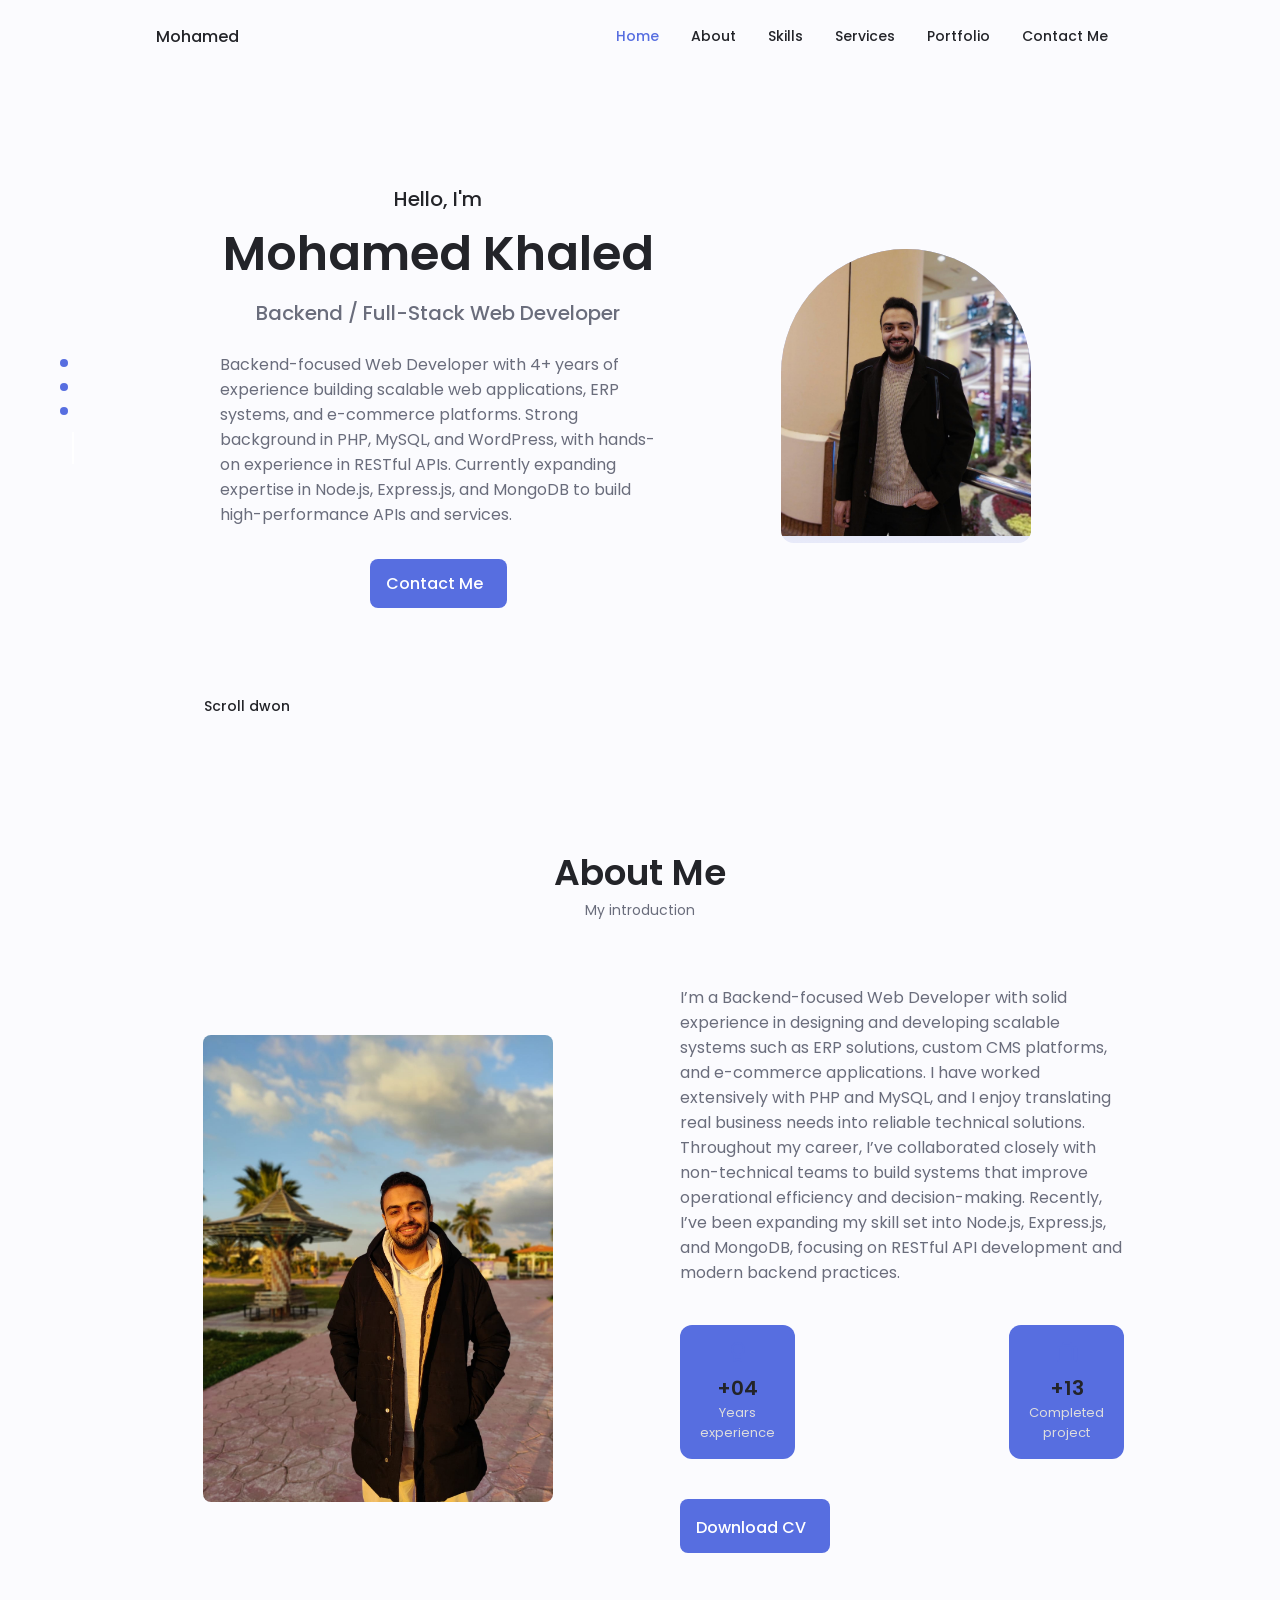
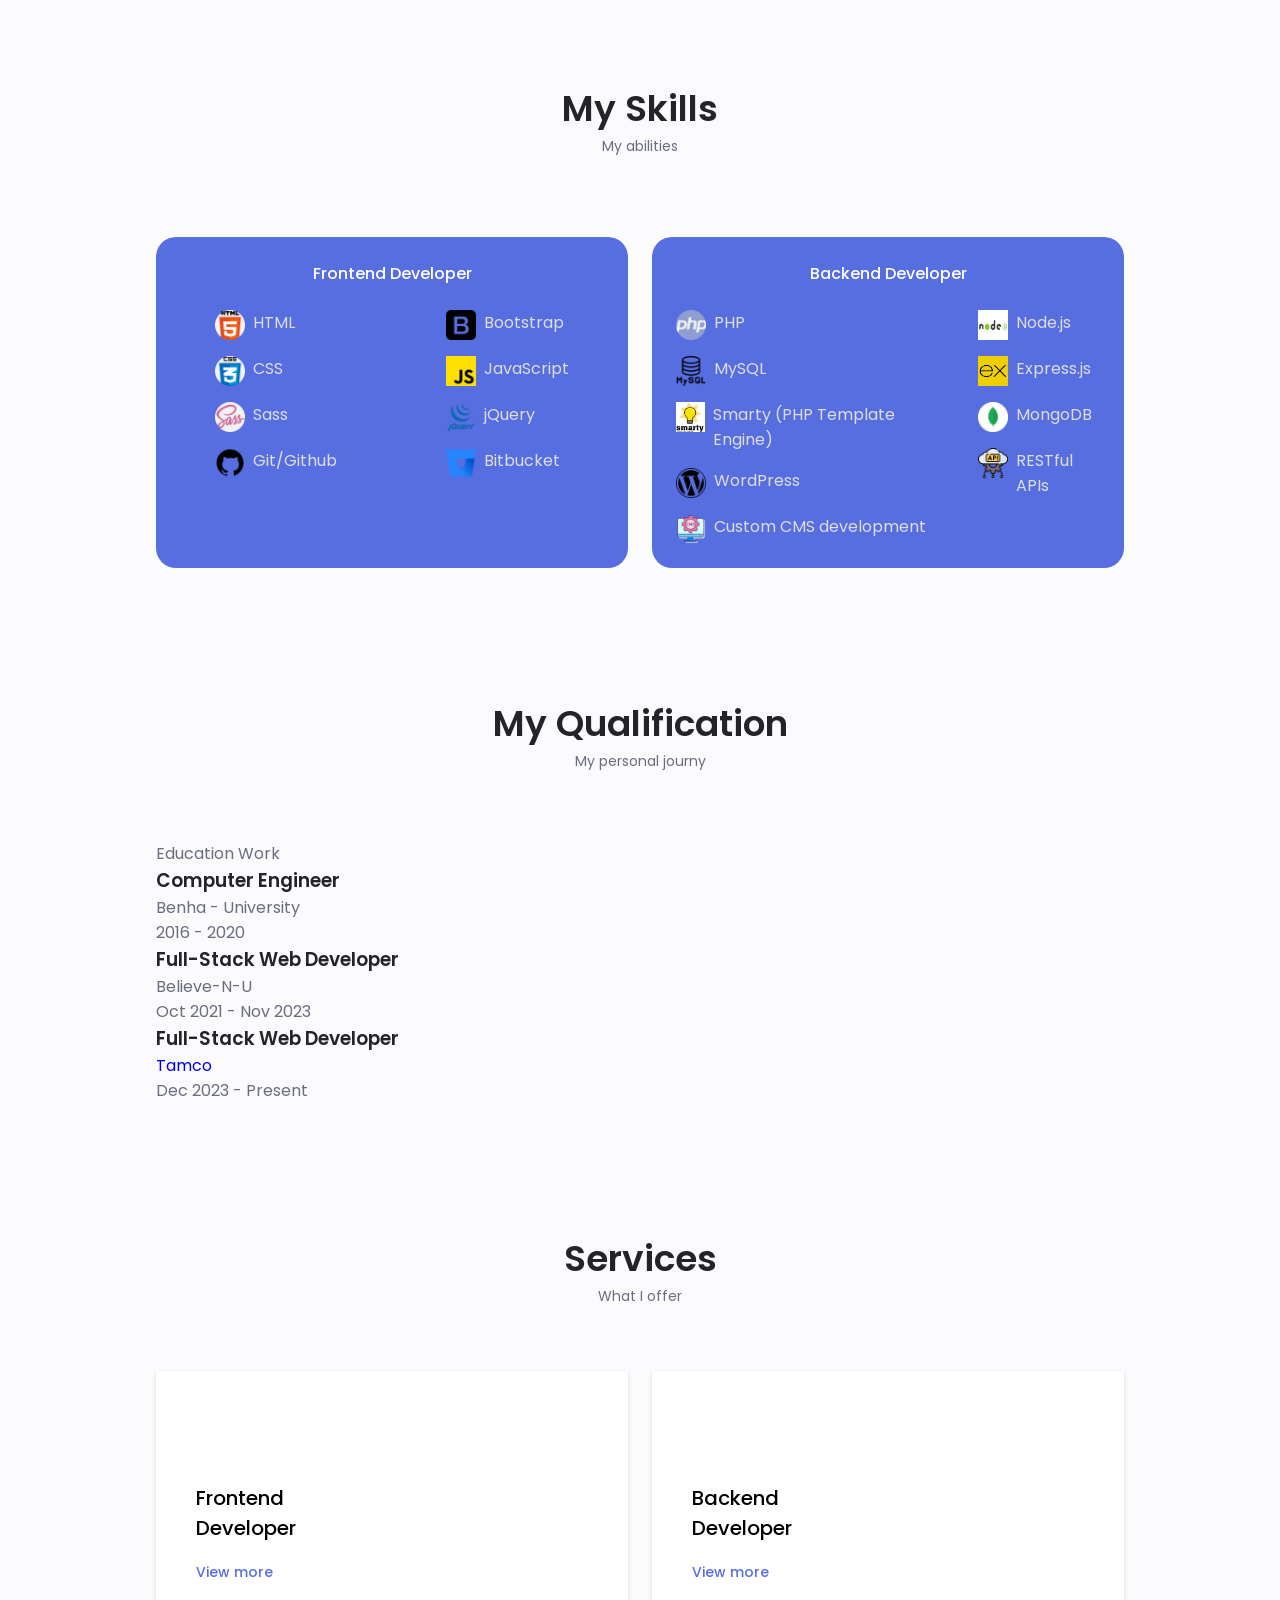
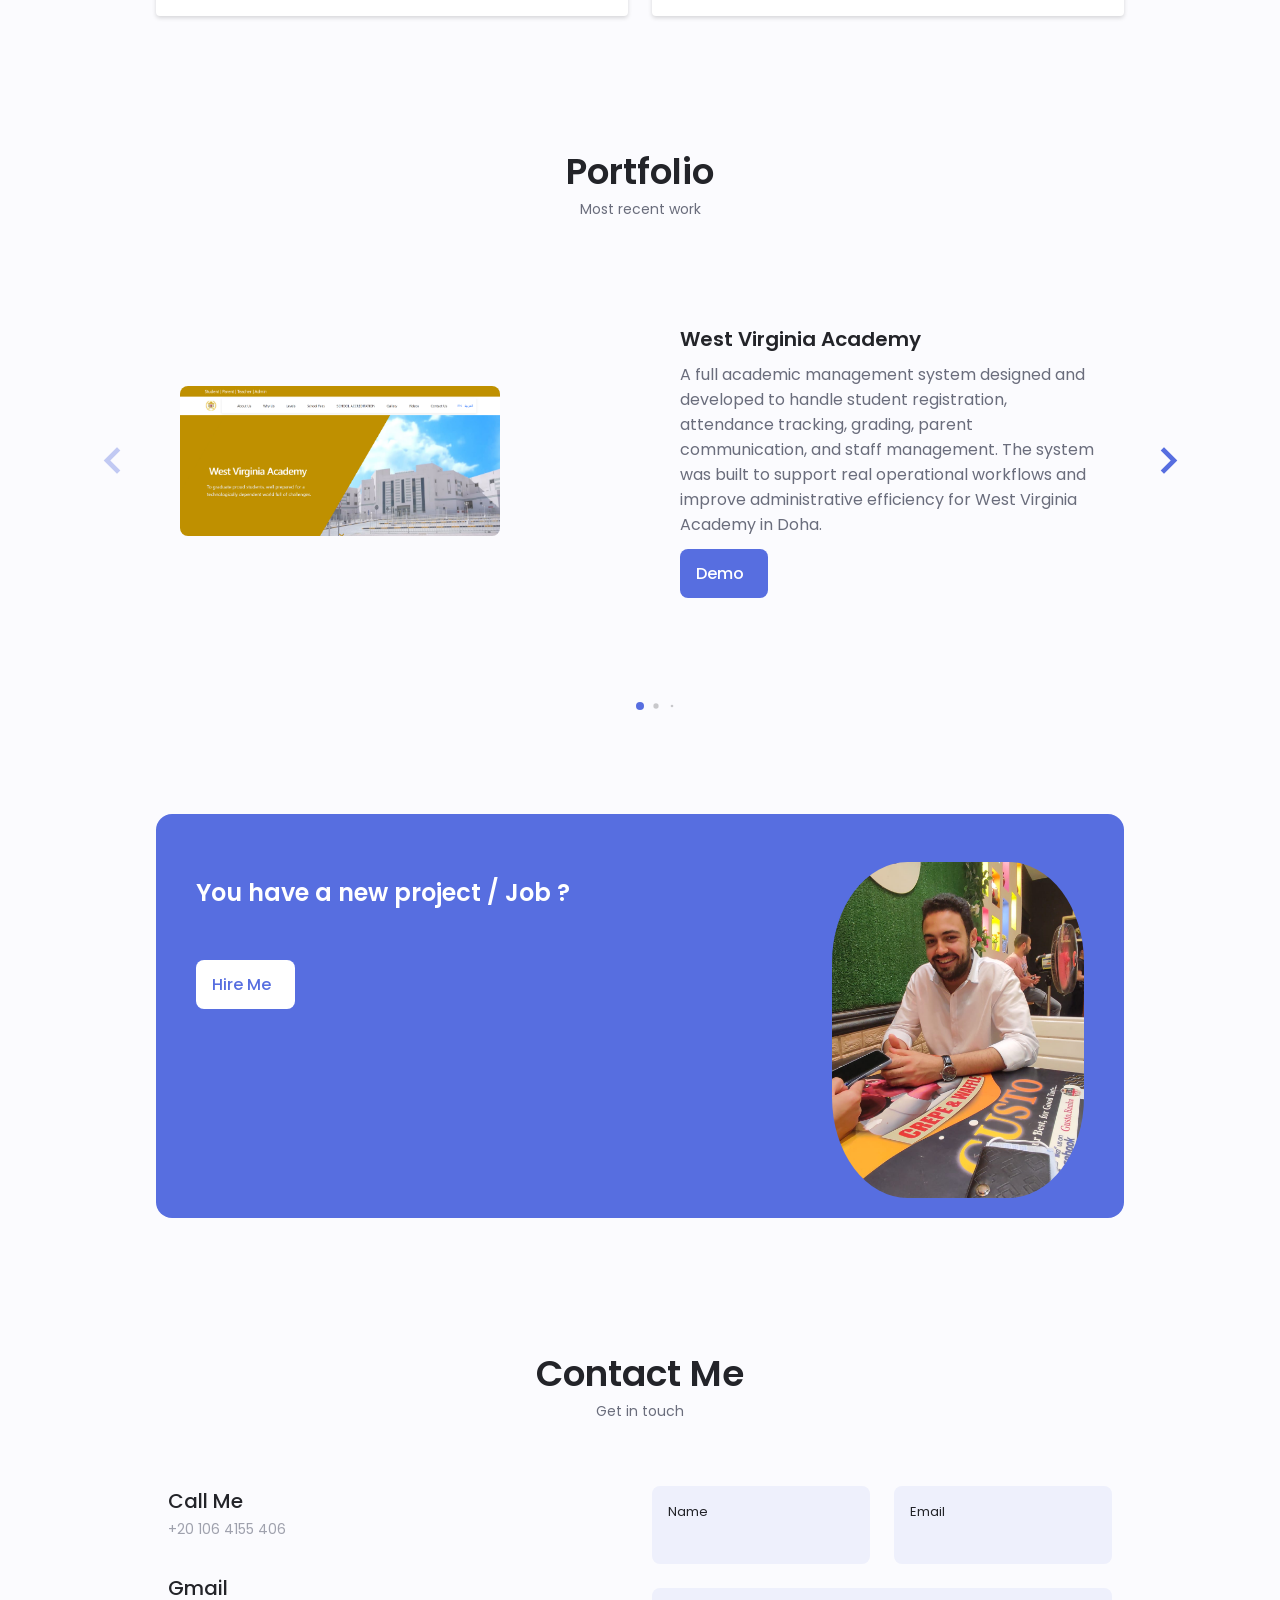
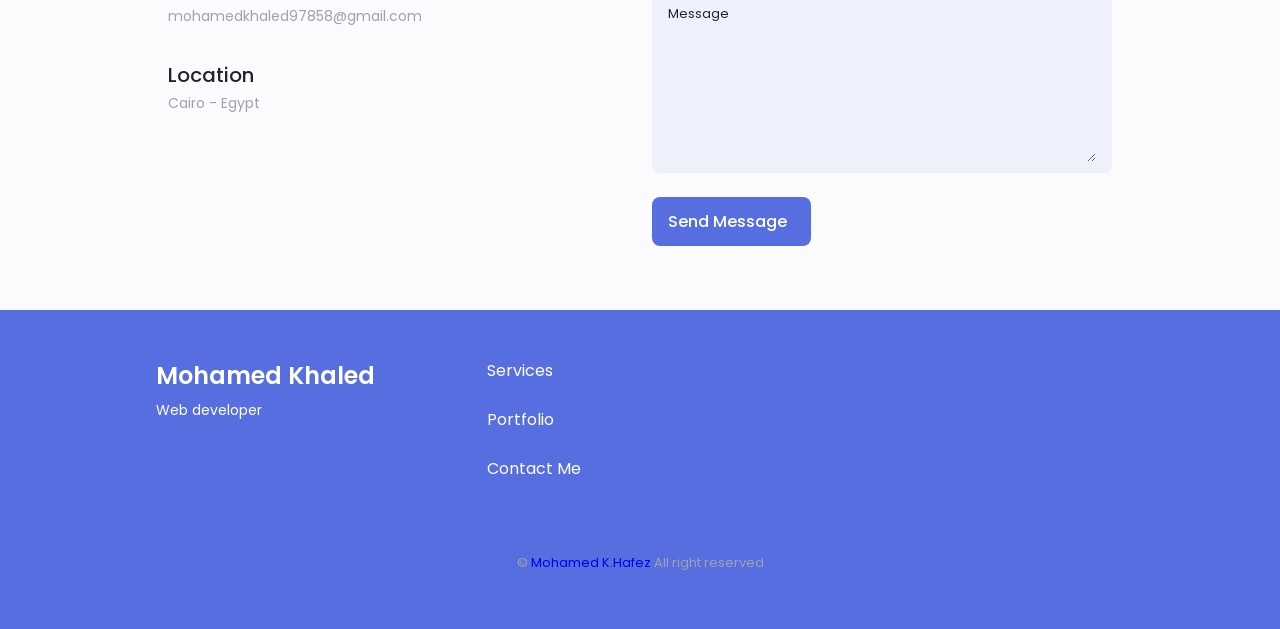
==== commit 2980a7e2: "Improve portfolio content" ====
--- a/index.html
+++ b/index.html
@@ -110,7 +110,7 @@
           <div class="home__data">
             <span class="home__greeting">Hello, I'm</span>
             <h1 class="home__title">Mohamed Khaled</h1>
-            <h3 class="home__subtitle">Full-Stack Web Developer</h3>
+            <h3 class="home__subtitle">Backend / Full-Stack Web Developer</h3>
             <p class="home__description">
               <!-- Motivated PHP developer with over than 3 years of experience in developing web applications
               and e-commerce websites. Passionate about web development with a background in custom & fully responsive
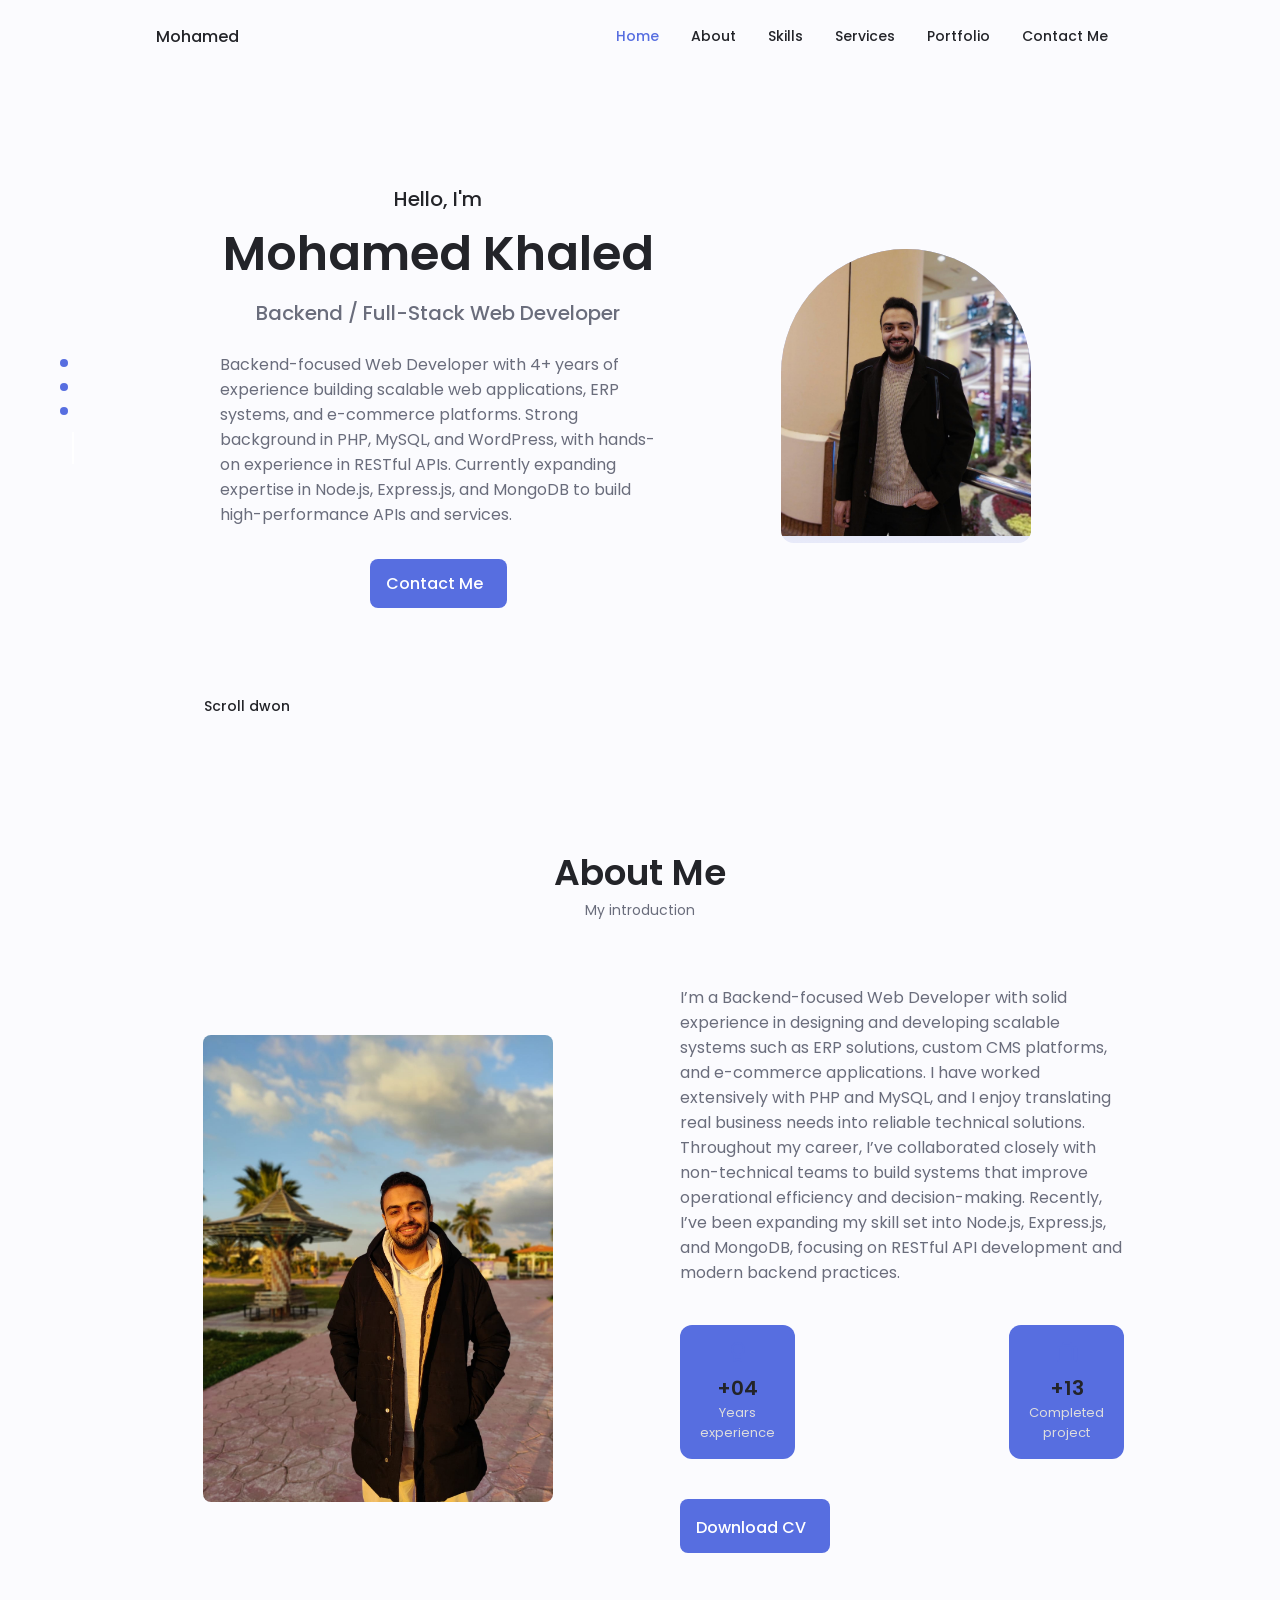
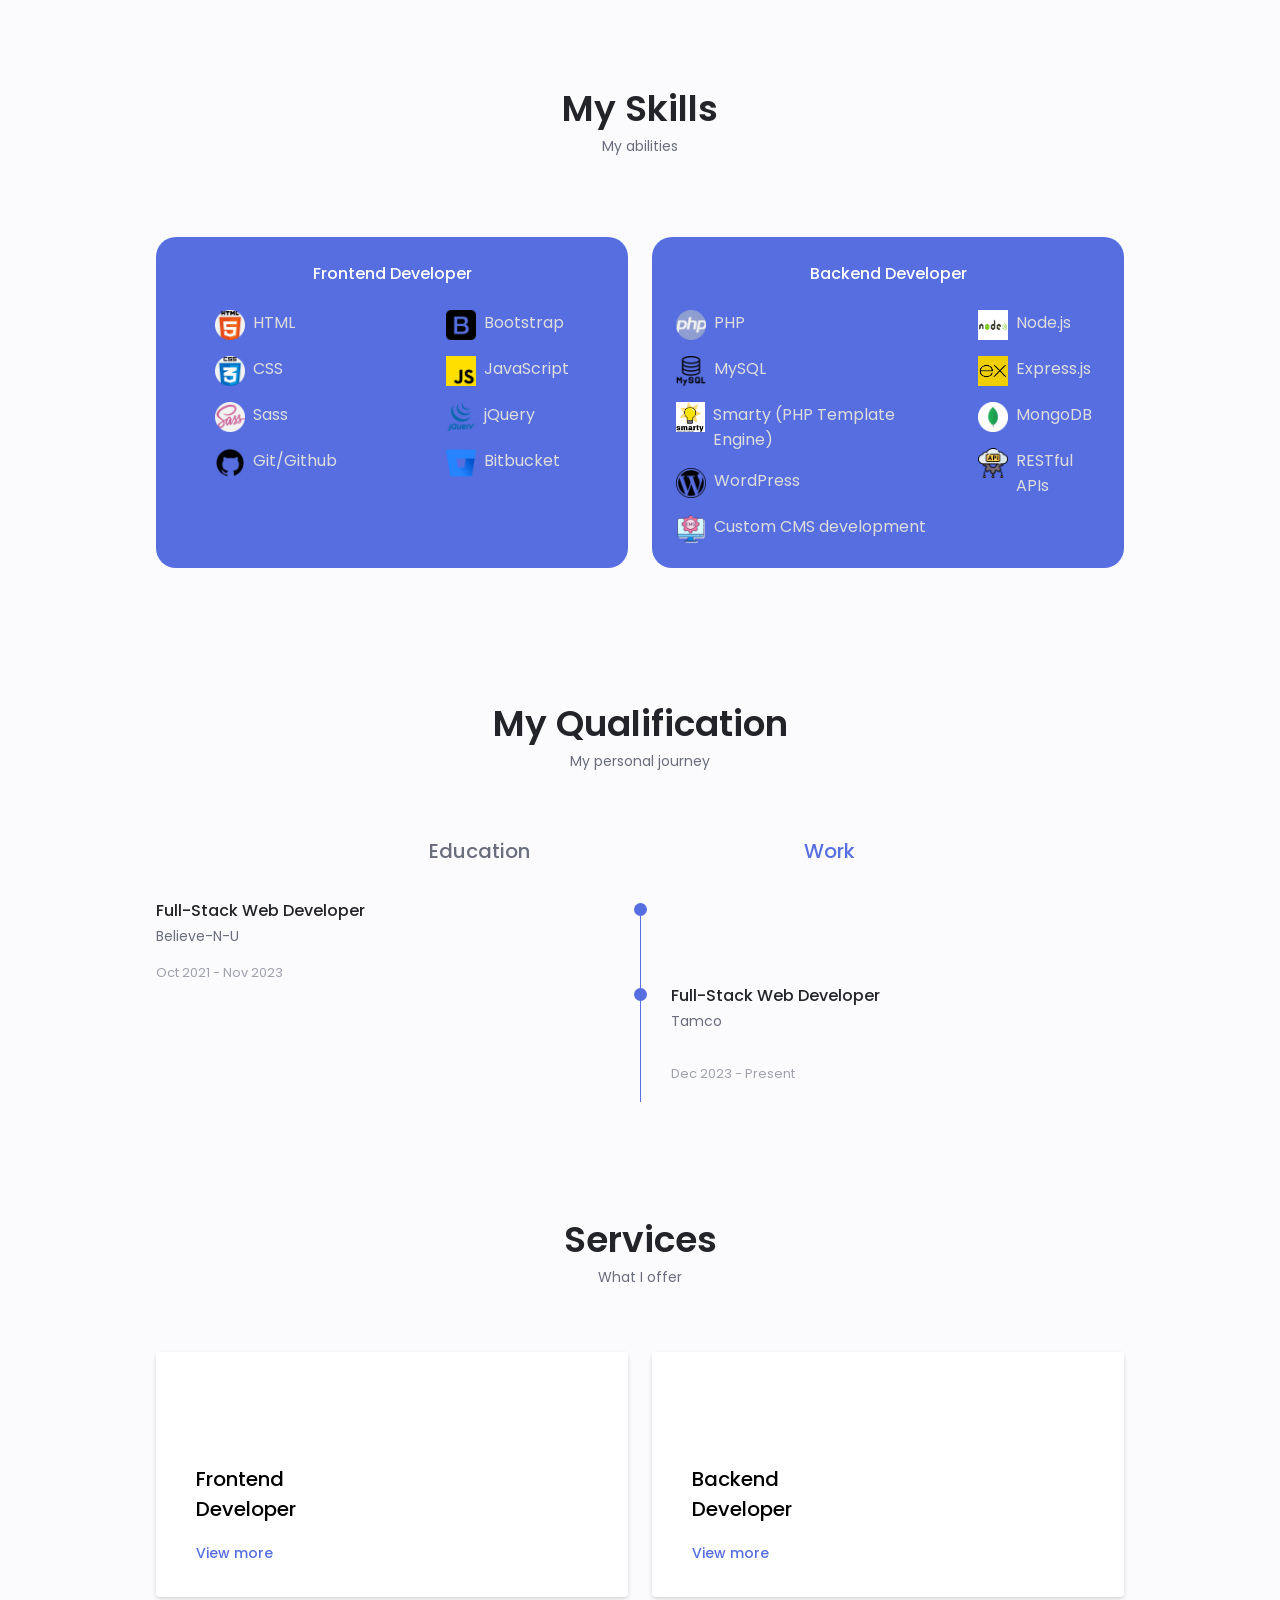
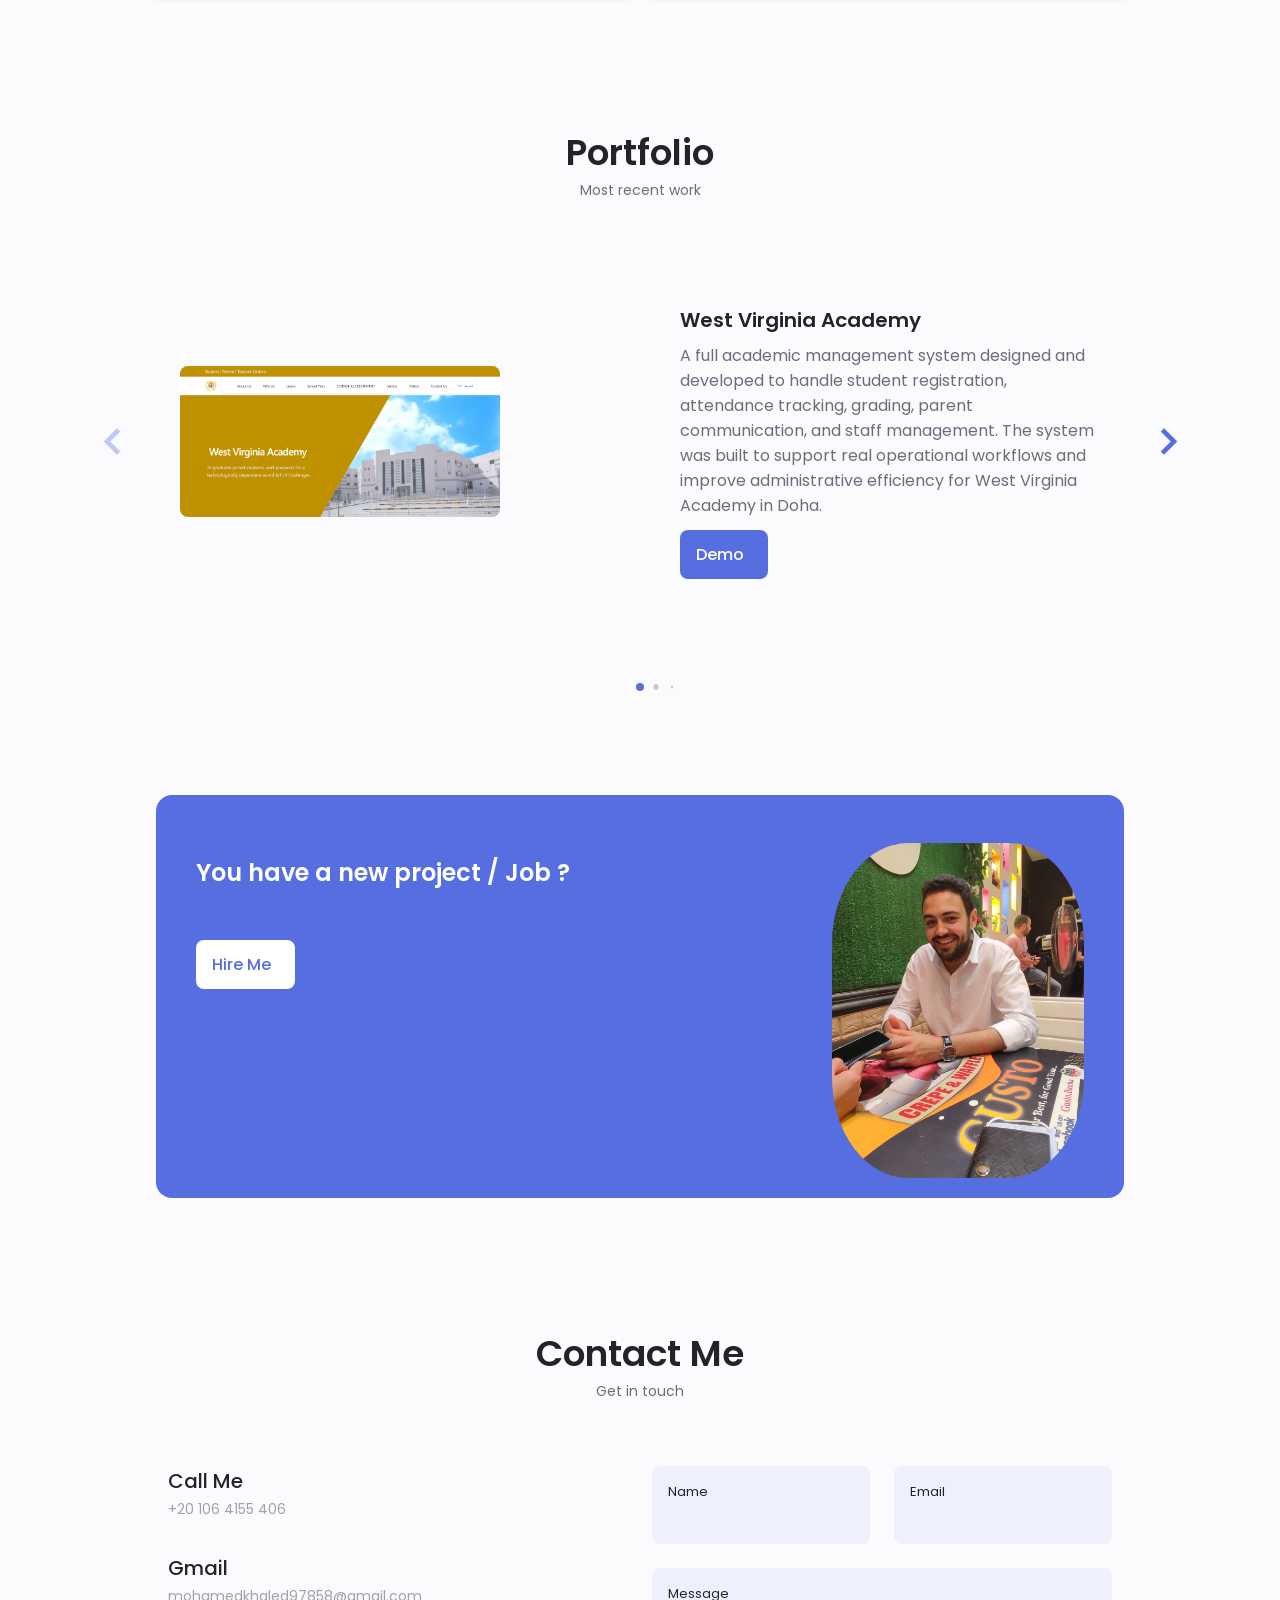
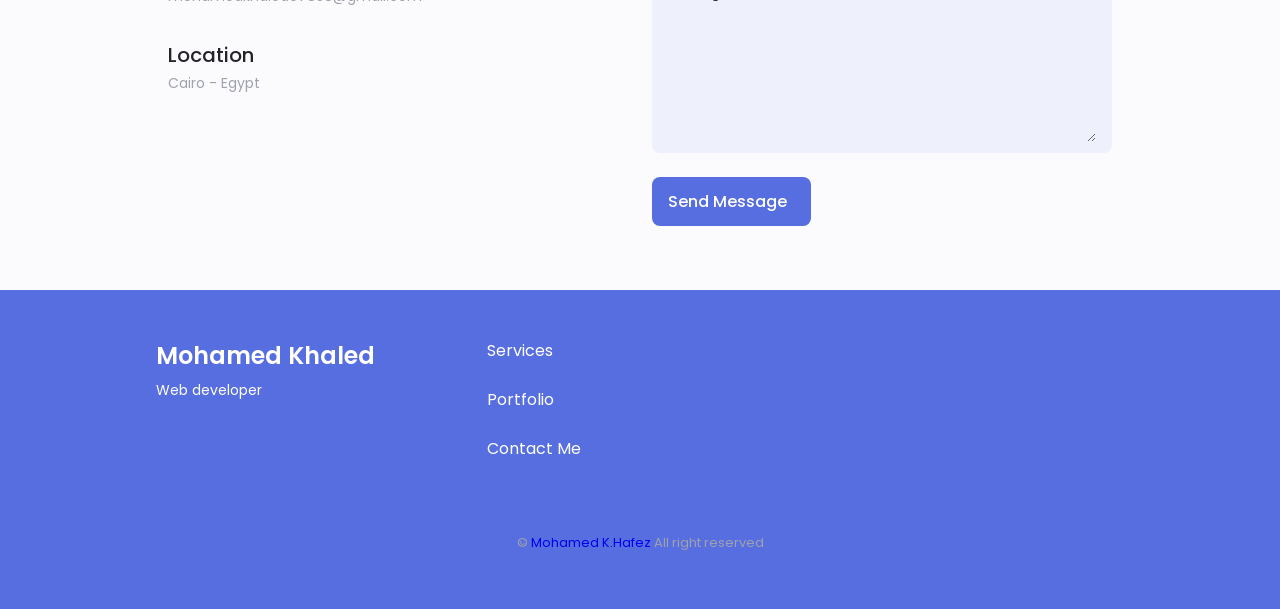
==== commit 55f4b350: "Fix an issue at My Qualifications section" ====
--- a/index.html
+++ b/index.html
@@ -304,7 +304,7 @@
     <!--===================== QUALIFICATION ========================-->
     <section class="qualification section" id="skills">
       <h2 class="section__title">My Qualification</h2>
-      <span class="section__subtitle">My personal journy</span>
+      <span class="section__subtitle">My personal journey</span>
 
       <div class="qualification__container container">
         <div class="qualification_tabs">
--- a/css/style.css
+++ b/css/style.css
@@ -652,6 +652,85 @@
 .skills__name {
   color: #ddd;
 }
+
+/*============== QUALIFICATIONS SECTION ===============*/
+.qualification_tabs {
+  display: flex;
+  justify-content: space-evenly;
+  margin-bottom: var(--mb-2);
+}
+
+.qualification_button {
+  font-size: var(--h3-font-size);
+  font-weight: var(--font-medium);
+  cursor: pointer;
+}
+
+.qualification_button:hover {
+  color: var(--first-color);
+}
+
+.qualification__icon {
+  font-size: 1.8rem;
+  margin-right: var(--mb-0-25);
+}
+
+.qualification__data {
+  display: grid;
+  grid-template-columns: 1fr max-content 1fr;
+  column-gap: 1.5rem;
+}
+
+.qualification__title {
+  font-size: var(--normal-font-size);
+  font-weight: var(--font-medium);
+}
+
+.qualification__subtitle,
+.qualification__subtitle a {
+  display: inline-block;
+  font-size: var(--small-font-size);
+  margin-bottom: var(--mb-1);
+  color: var(--text-color);
+}
+
+.qualification__subtitle a:hover {
+  color: var(--first-color-alt);
+}
+
+.qualification__calendar {
+  font-size: var(--smaller-font-size);
+  color: var(--text-color-light);
+}
+
+.qualification__rounder {
+  display: inline-block;
+  width: 13px;
+  height: 13px;
+  background-color: var(--first-color);
+  border-radius: 50%;
+}
+
+.qualification__line {
+  display: block;
+  width: 1px;
+  height: 100%;
+  background-color: var(--first-color);
+  transform: translate(6px, -7px);
+}
+
+.qualification [data-content] {
+  display: none;
+}
+
+.qualification__active[data-content] {
+  display: block;
+}
+
+.qualification_button.qualification__active {
+  color: var(--first-color);
+}
+
 /*============== SERVICES SECTION ===============*/
 .services__container {
   gap: 1.5rem;
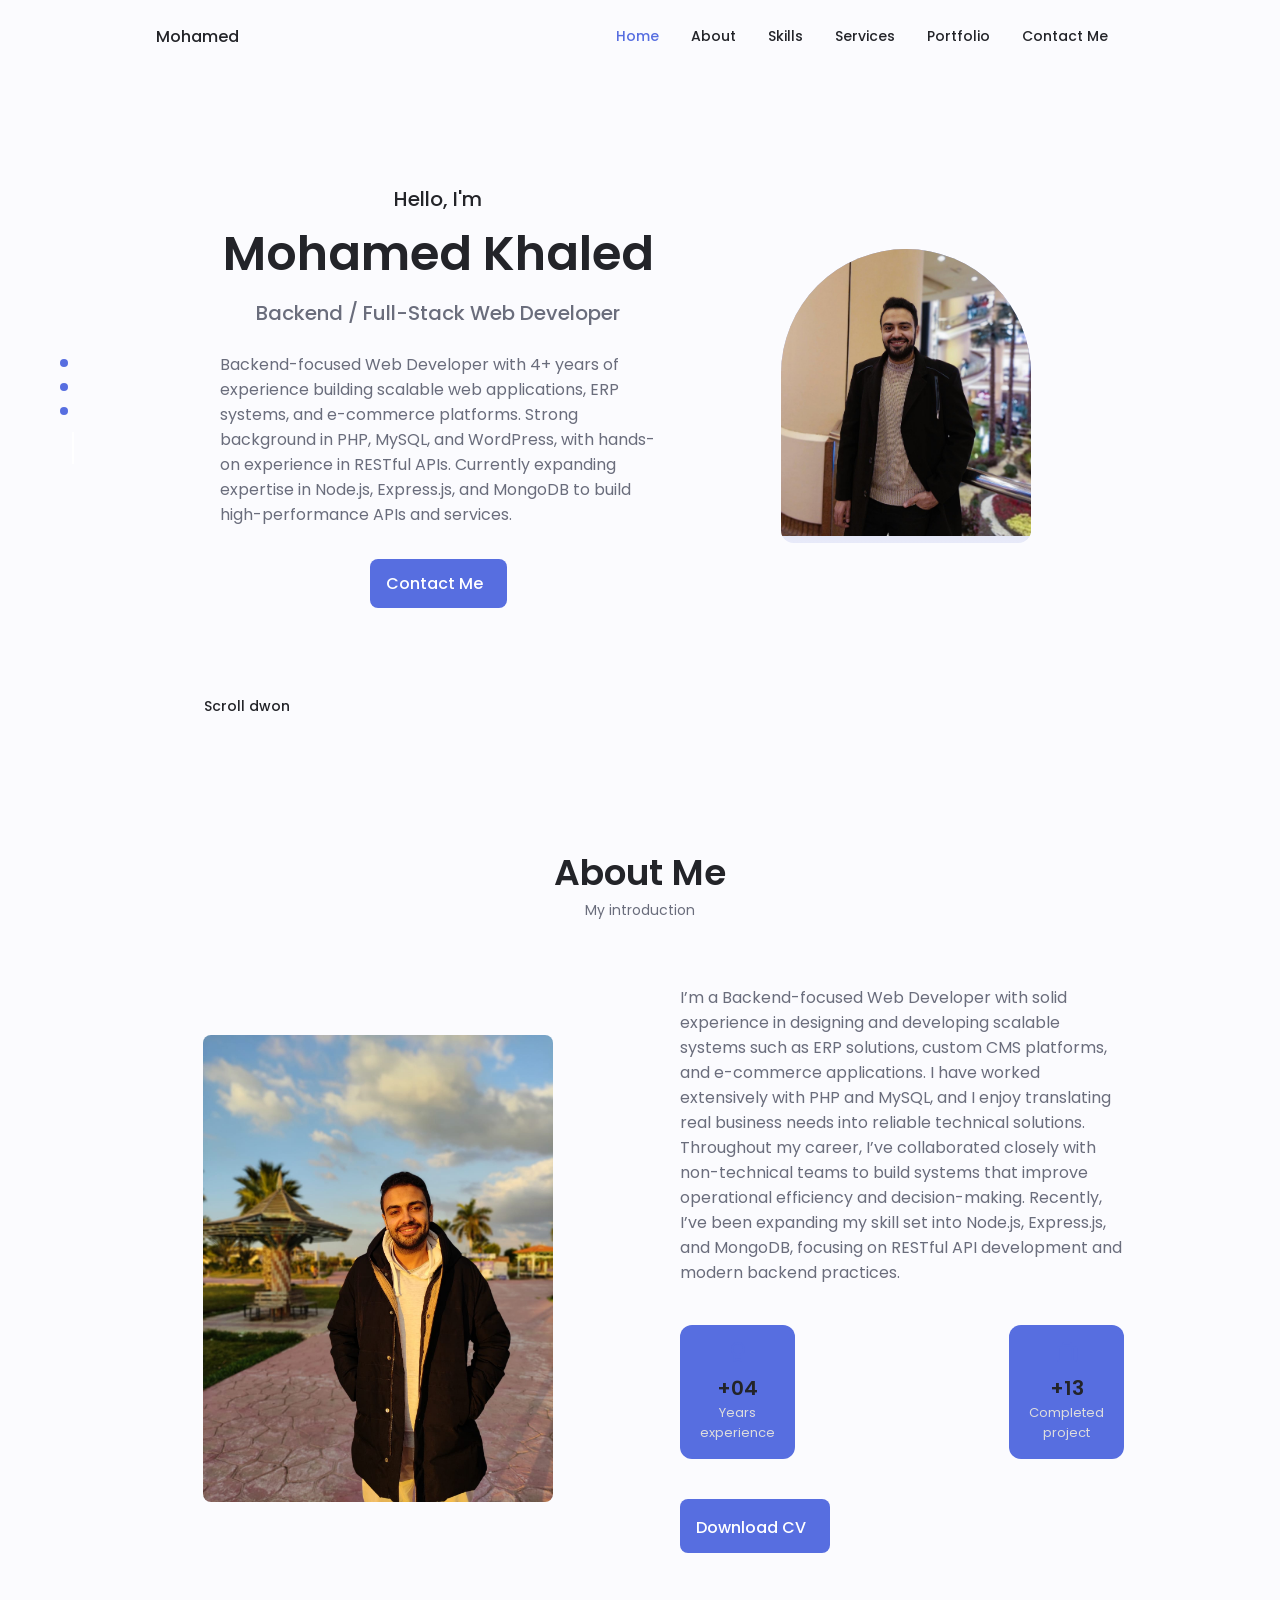
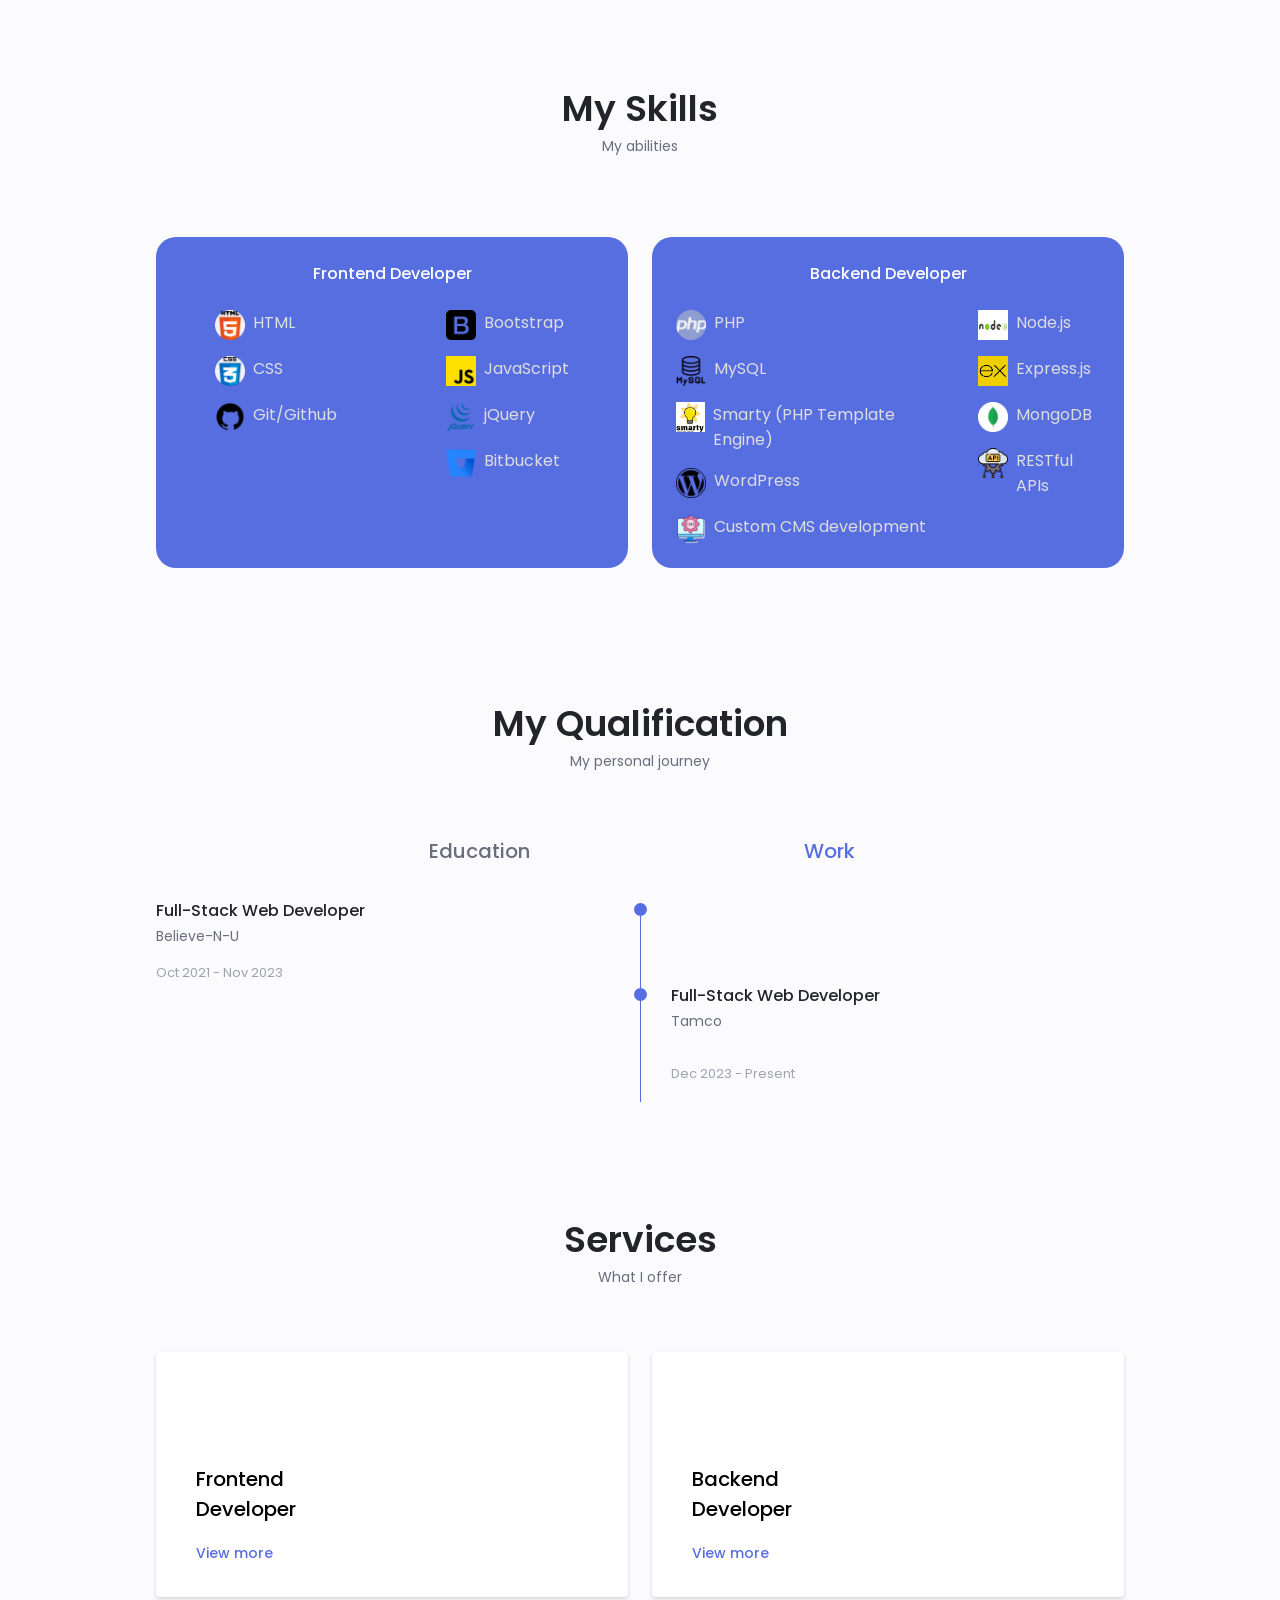
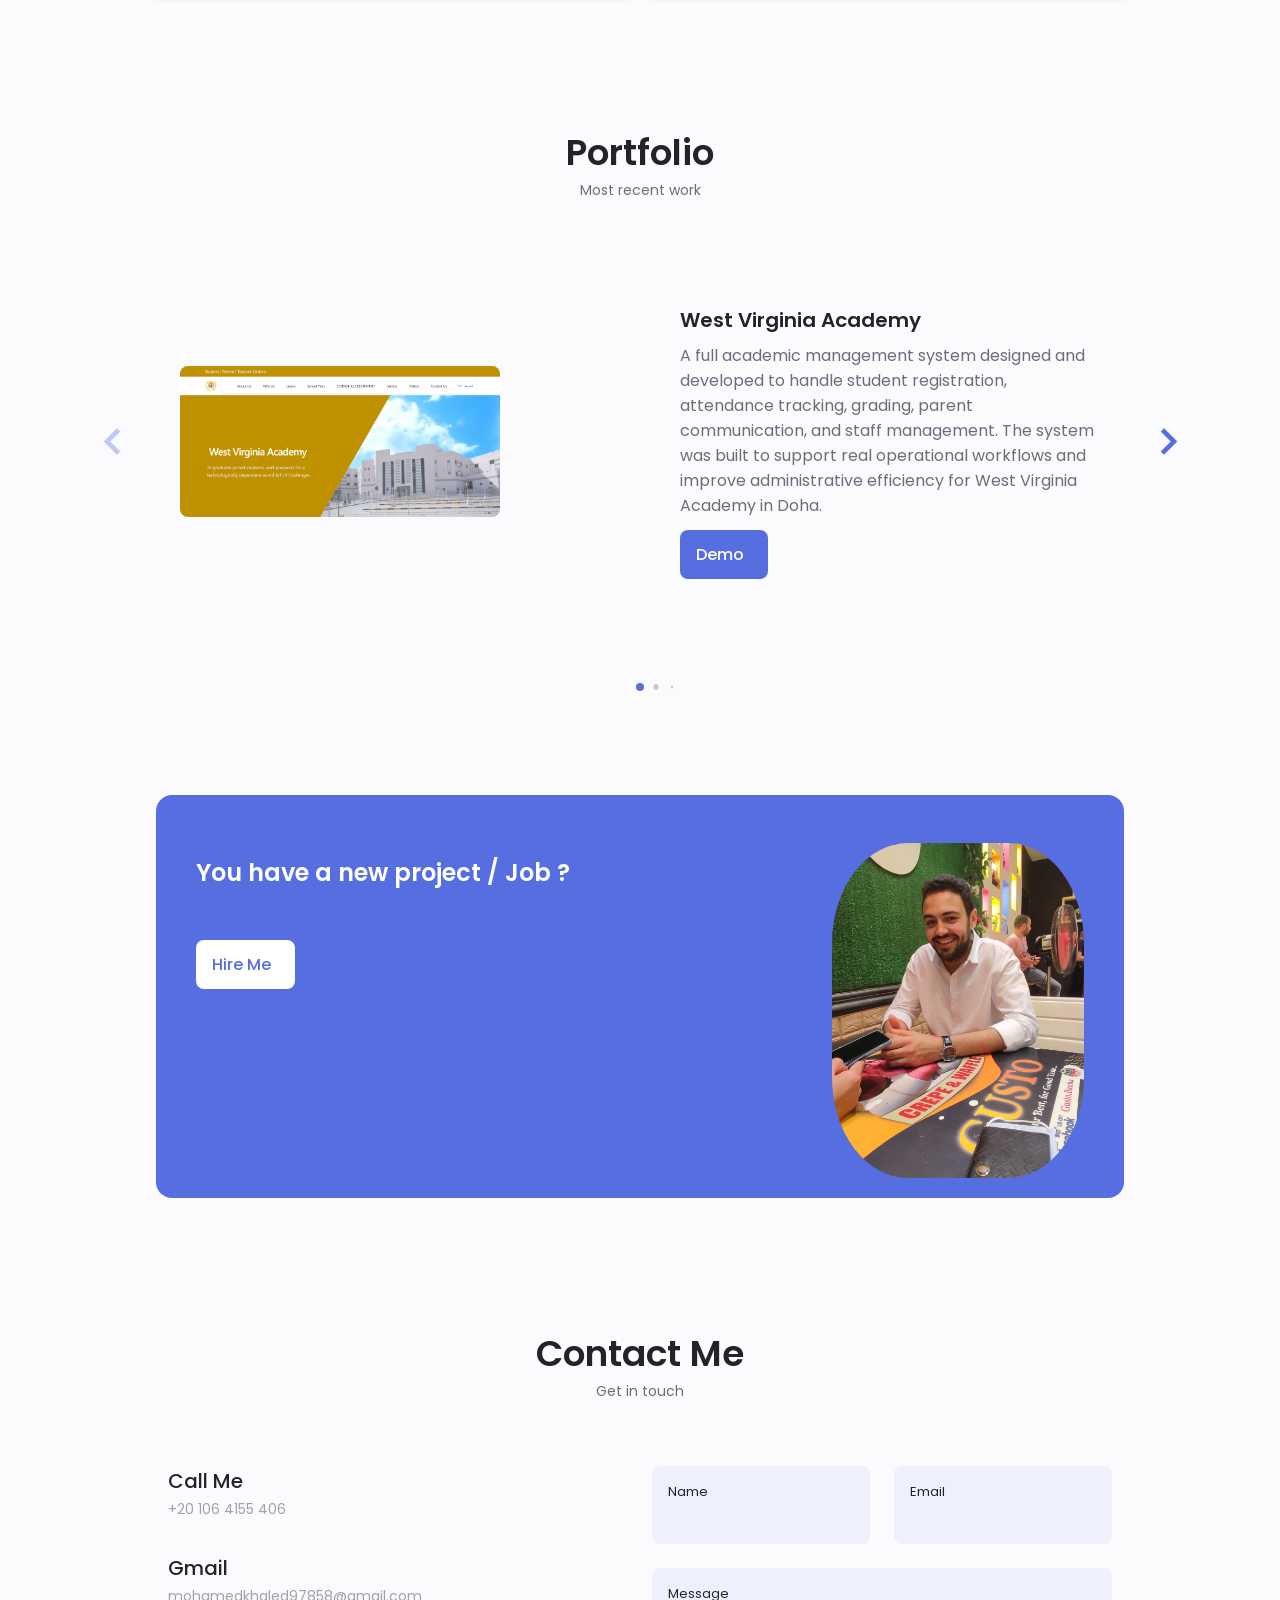
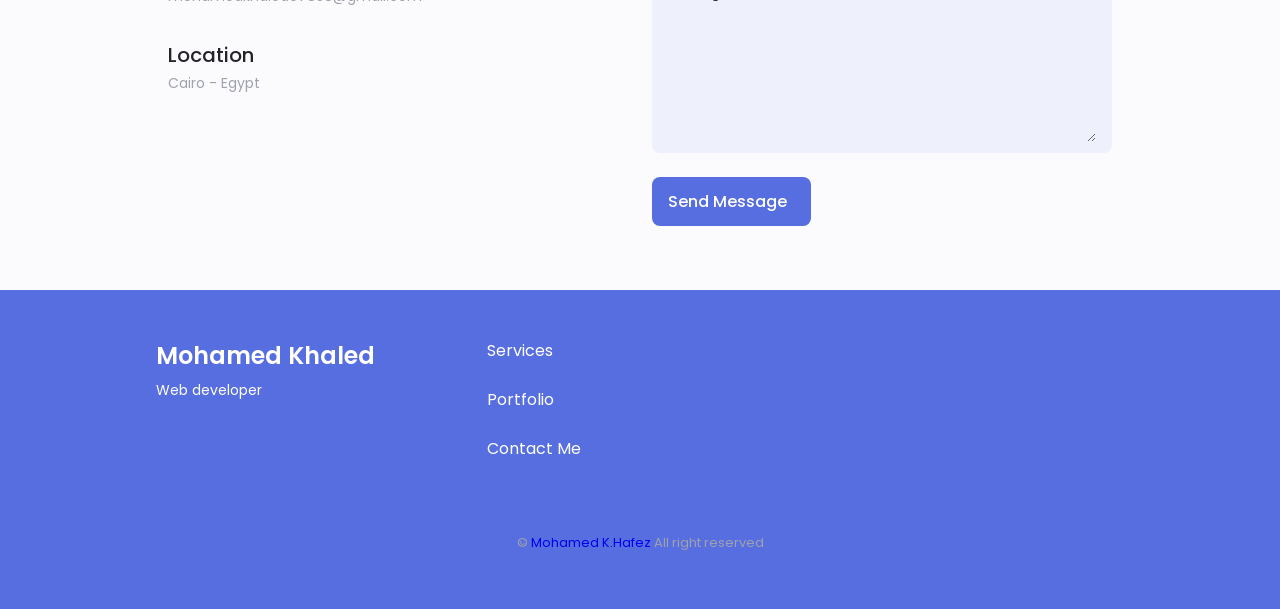
==== commit 363a1a63: "upadte lawyer image" ====
--- a/index.html
+++ b/index.html
@@ -217,10 +217,10 @@
                 <img src="img/css.png" alt="css" />
                 <div class="skills__name">CSS</div>
               </div>
-              <div class="skills__data">
+              <!-- <div class="skills__data">
                 <img src="img/sass.png" alt="" />
                 <div class="skills__name">Sass</div>
-              </div>
+              </div> -->
               <div class="skills__data">
                 <img src="img/github.png" alt="" />
                 <div class="skills__name">Git/Github</div>
@@ -726,16 +726,17 @@
             <img src="img/lawyer.png" alt="lawyer System" class="portfolio__img" />
 
             <div class="portfolio__data">
-              <h3 class="portfolio__title">lawyer System</h3>
-              <p class="portfolio__description">
-                A program specialized in the management of law offices and
-                legal advice (Customer Management - Case Management - Session
-                Management - Payment Management - Expense Management - User
-                Management - Reports...).
-              </p>
-
-              <a href="#" class="button button--flex button--small portfolio__button" target="_blank">
-                Localhost
+              <h3 class="portfolio__title">Lawyer Management System</h3>
+              <p class="portfolio__description">
+                A comprehensive law firm management system designed to streamline legal operations, including case
+                management, court sessions, client records, contracts, legal documents, tasks, notifications, and
+                financial tracking. The platform helps lawyers and legal teams organize daily workflows, improve
+                productivity, and maintain complete case history from creation to closure.
+              </p>
+
+              <a href="https://lawyersystem.free.nf/landing.php"
+                class="button button--flex button--small portfolio__button" target="_blank">
+                Link
                 <i class="uil uil-arrow-right button__icon"></i>
               </a>
             </div>
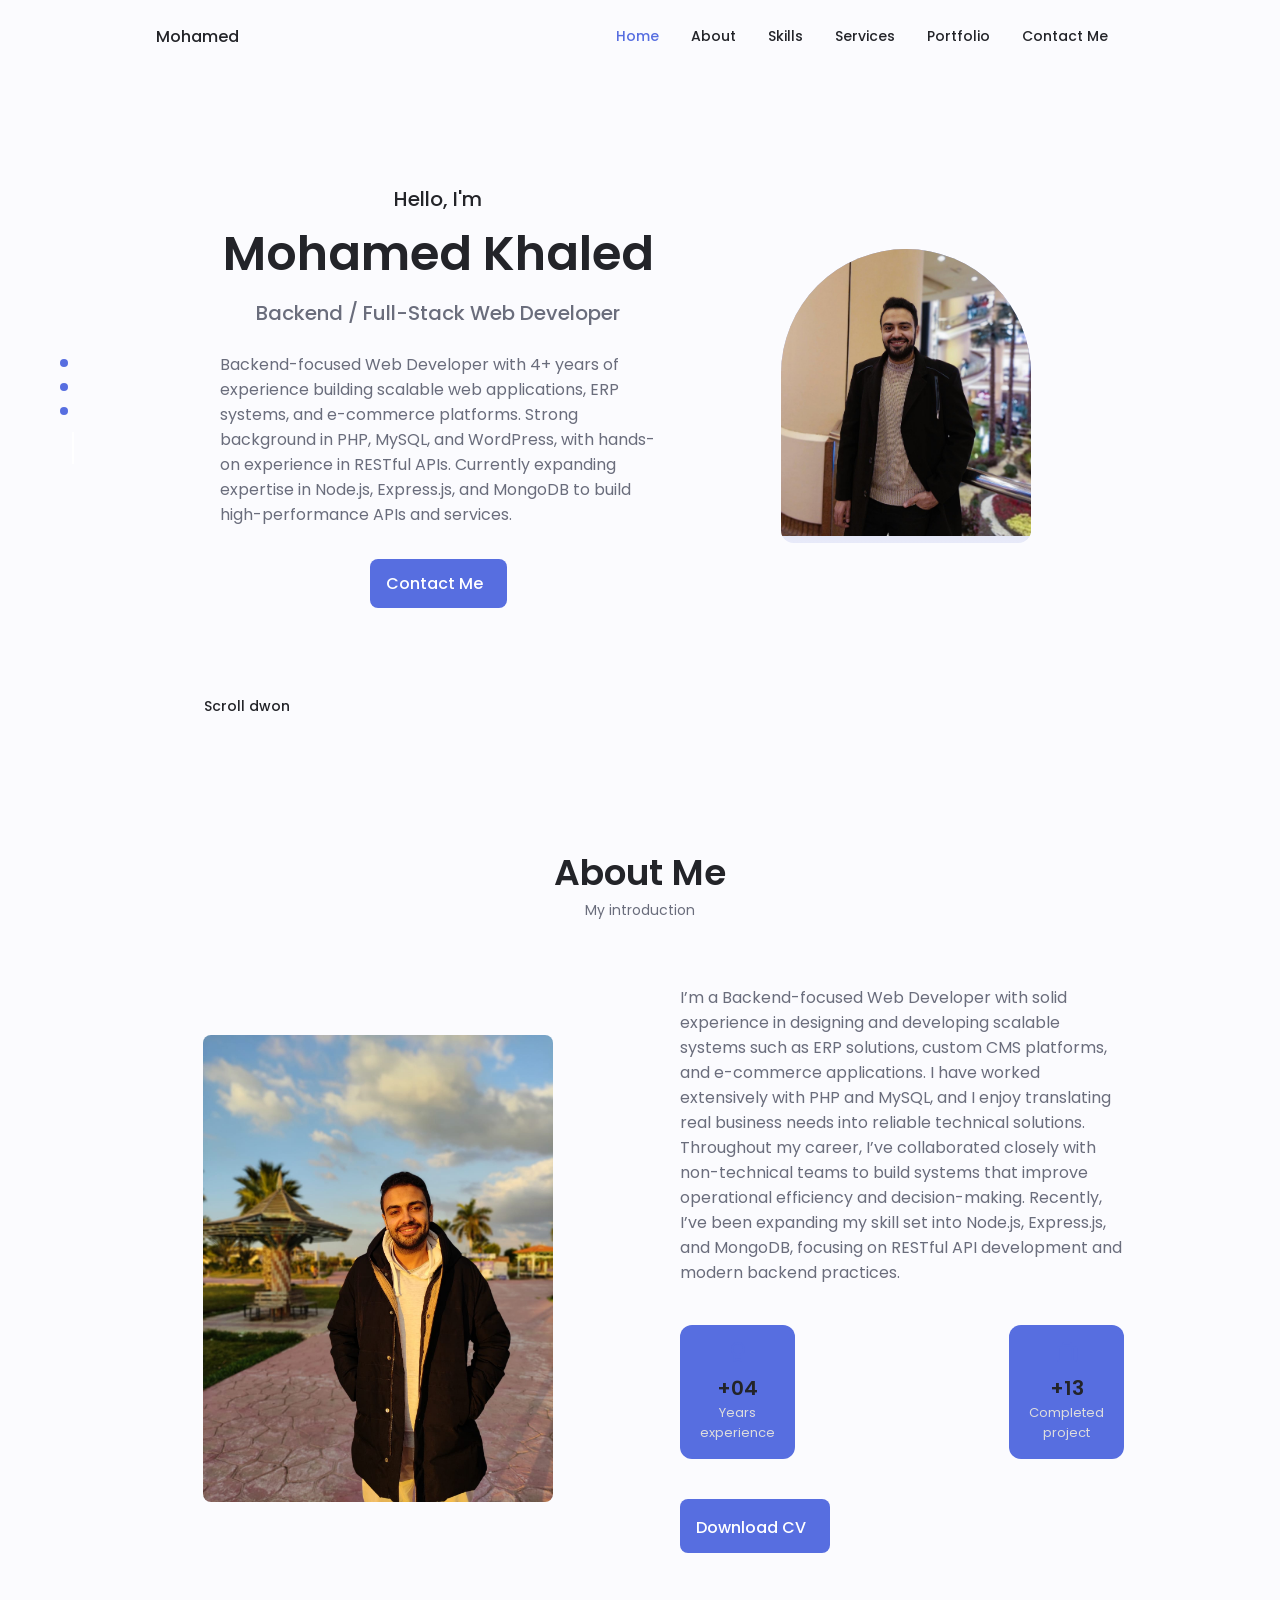
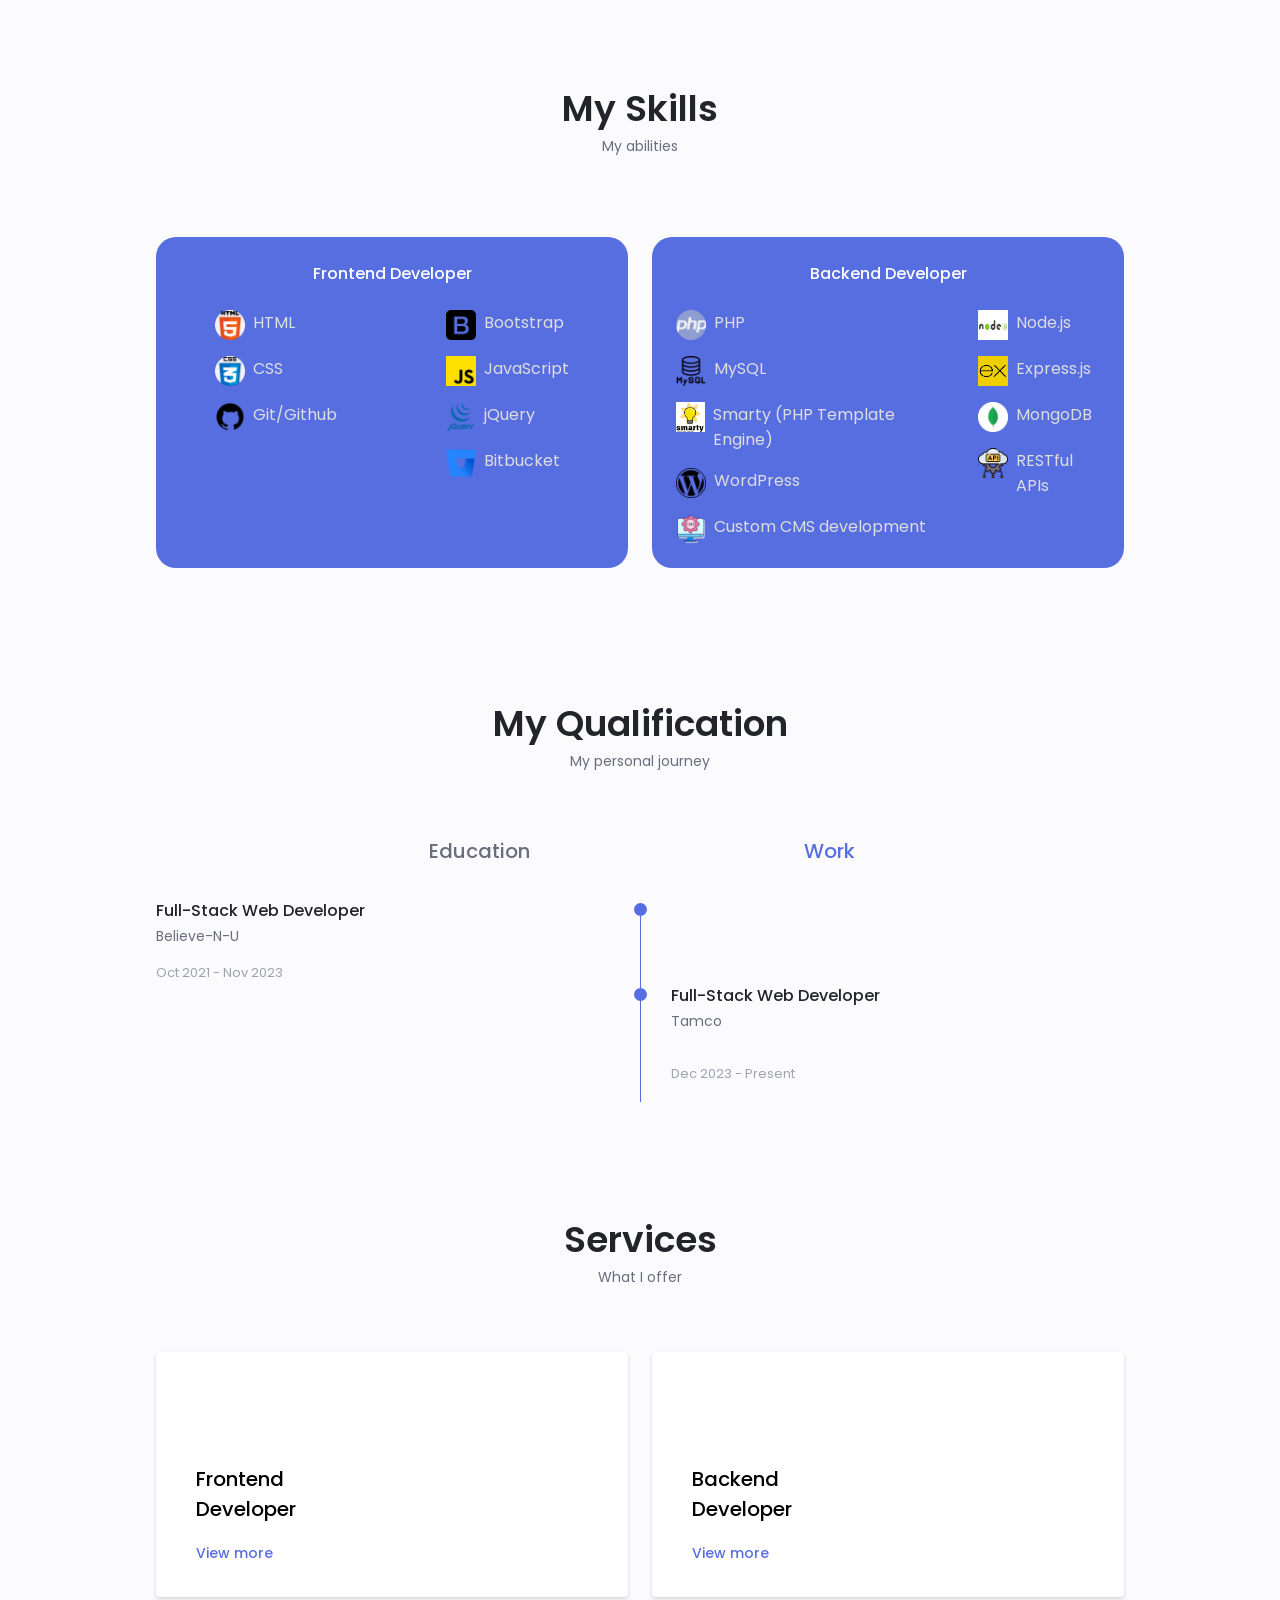
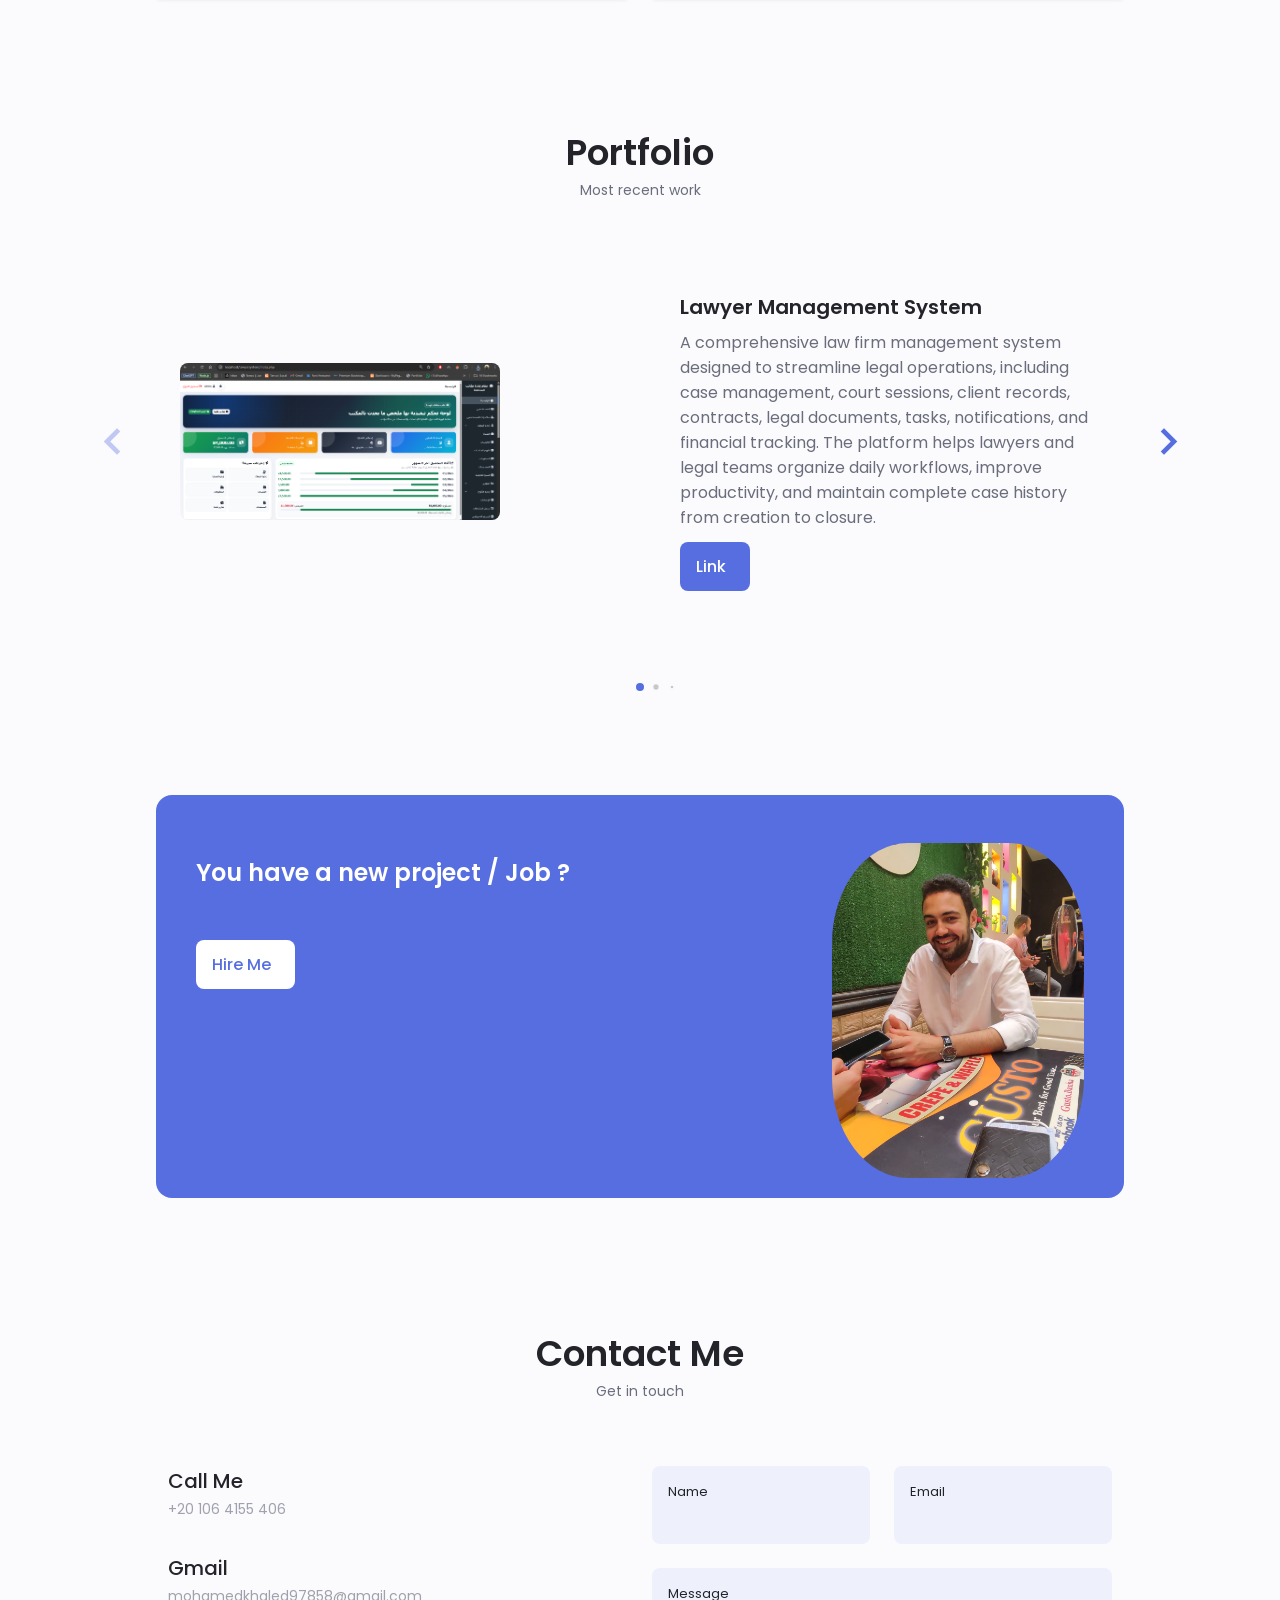
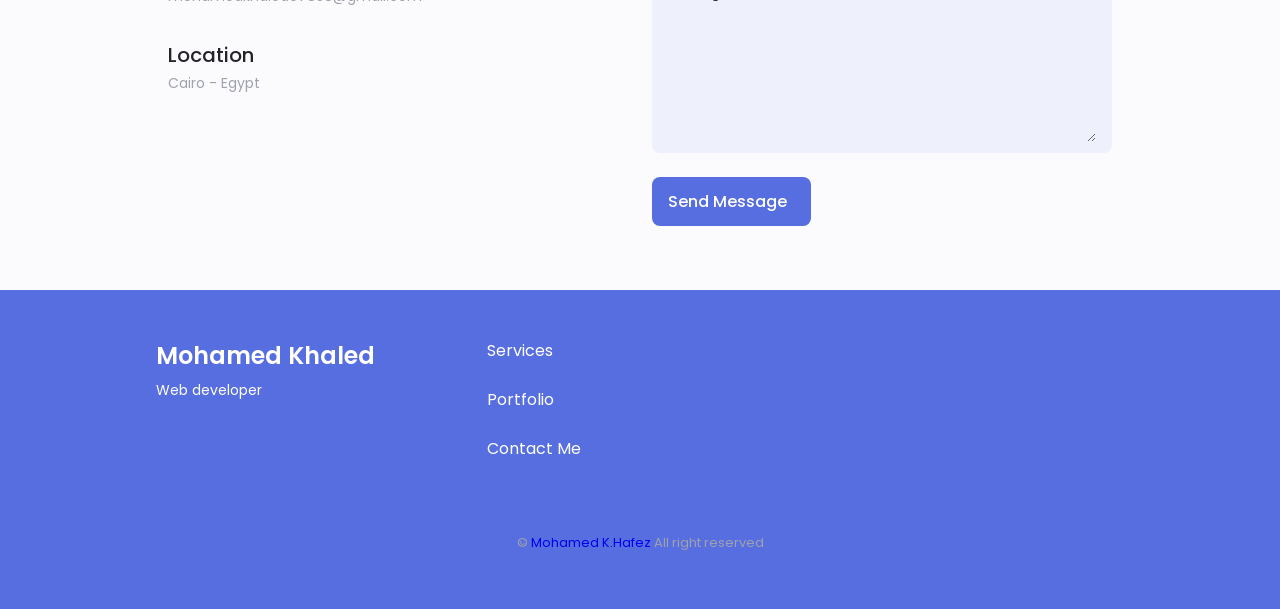
==== commit c6c74658: "upadte sorting of projects" ====
--- a/index.html
+++ b/index.html
@@ -513,6 +513,27 @@
 
       <div class="portfolio__container container grid swiper-container">
         <div class="swiper-wrapper">
+          <!--===================== PORTFOLIO  ( lawyer System ) ========================-->
+          <div class="portfolio__content grid swiper-slide">
+            <img src="img/lawyer.png" alt="lawyer System" class="portfolio__img" />
+
+            <div class="portfolio__data">
+              <h3 class="portfolio__title">Lawyer Management System</h3>
+              <p class="portfolio__description">
+                A comprehensive law firm management system designed to streamline legal operations, including case
+                management, court sessions, client records, contracts, legal documents, tasks, notifications, and
+                financial tracking. The platform helps lawyers and legal teams organize daily workflows, improve
+                productivity, and maintain complete case history from creation to closure.
+              </p>
+
+              <a href="https://lawyersystem.free.nf/landing.php"
+                class="button button--flex button--small portfolio__button" target="_blank">
+                Link
+                <i class="uil uil-arrow-right button__icon"></i>
+              </a>
+            </div>
+          </div>
+
           <!--===================== PORTFOLIO  ( West Virginia Academy ) ========================-->
           <div class="portfolio__content grid swiper-slide">
             <img src="img/wva.png" alt="West Virginia Academy" class="portfolio__img" />
@@ -643,9 +664,9 @@
                 car through the website.
               </p>
 
-              <a href="https://c.mohamedkhaled.site/" class="button button--flex button--small portfolio__button"
+              <a href="https://car-rent.free.nf/" class="button button--flex button--small portfolio__button"
                 target="_blank">
-                Demo
+                Link
                 <i class="uil uil-arrow-right button__icon"></i>
               </a>
             </div>
@@ -721,26 +742,7 @@
             </div>
           </div>
 
-          <!--===================== PORTFOLIO  ( lawyer System ) ========================-->
-          <div class="portfolio__content grid swiper-slide">
-            <img src="img/lawyer.png" alt="lawyer System" class="portfolio__img" />
-
-            <div class="portfolio__data">
-              <h3 class="portfolio__title">Lawyer Management System</h3>
-              <p class="portfolio__description">
-                A comprehensive law firm management system designed to streamline legal operations, including case
-                management, court sessions, client records, contracts, legal documents, tasks, notifications, and
-                financial tracking. The platform helps lawyers and legal teams organize daily workflows, improve
-                productivity, and maintain complete case history from creation to closure.
-              </p>
-
-              <a href="https://lawyersystem.free.nf/landing.php"
-                class="button button--flex button--small portfolio__button" target="_blank">
-                Link
-                <i class="uil uil-arrow-right button__icon"></i>
-              </a>
-            </div>
-          </div>
+
 
           <!--===================== PORTFOLIO  (React Todo App)========================-->
           <!-- <div class="portfolio__content grid swiper-slide">
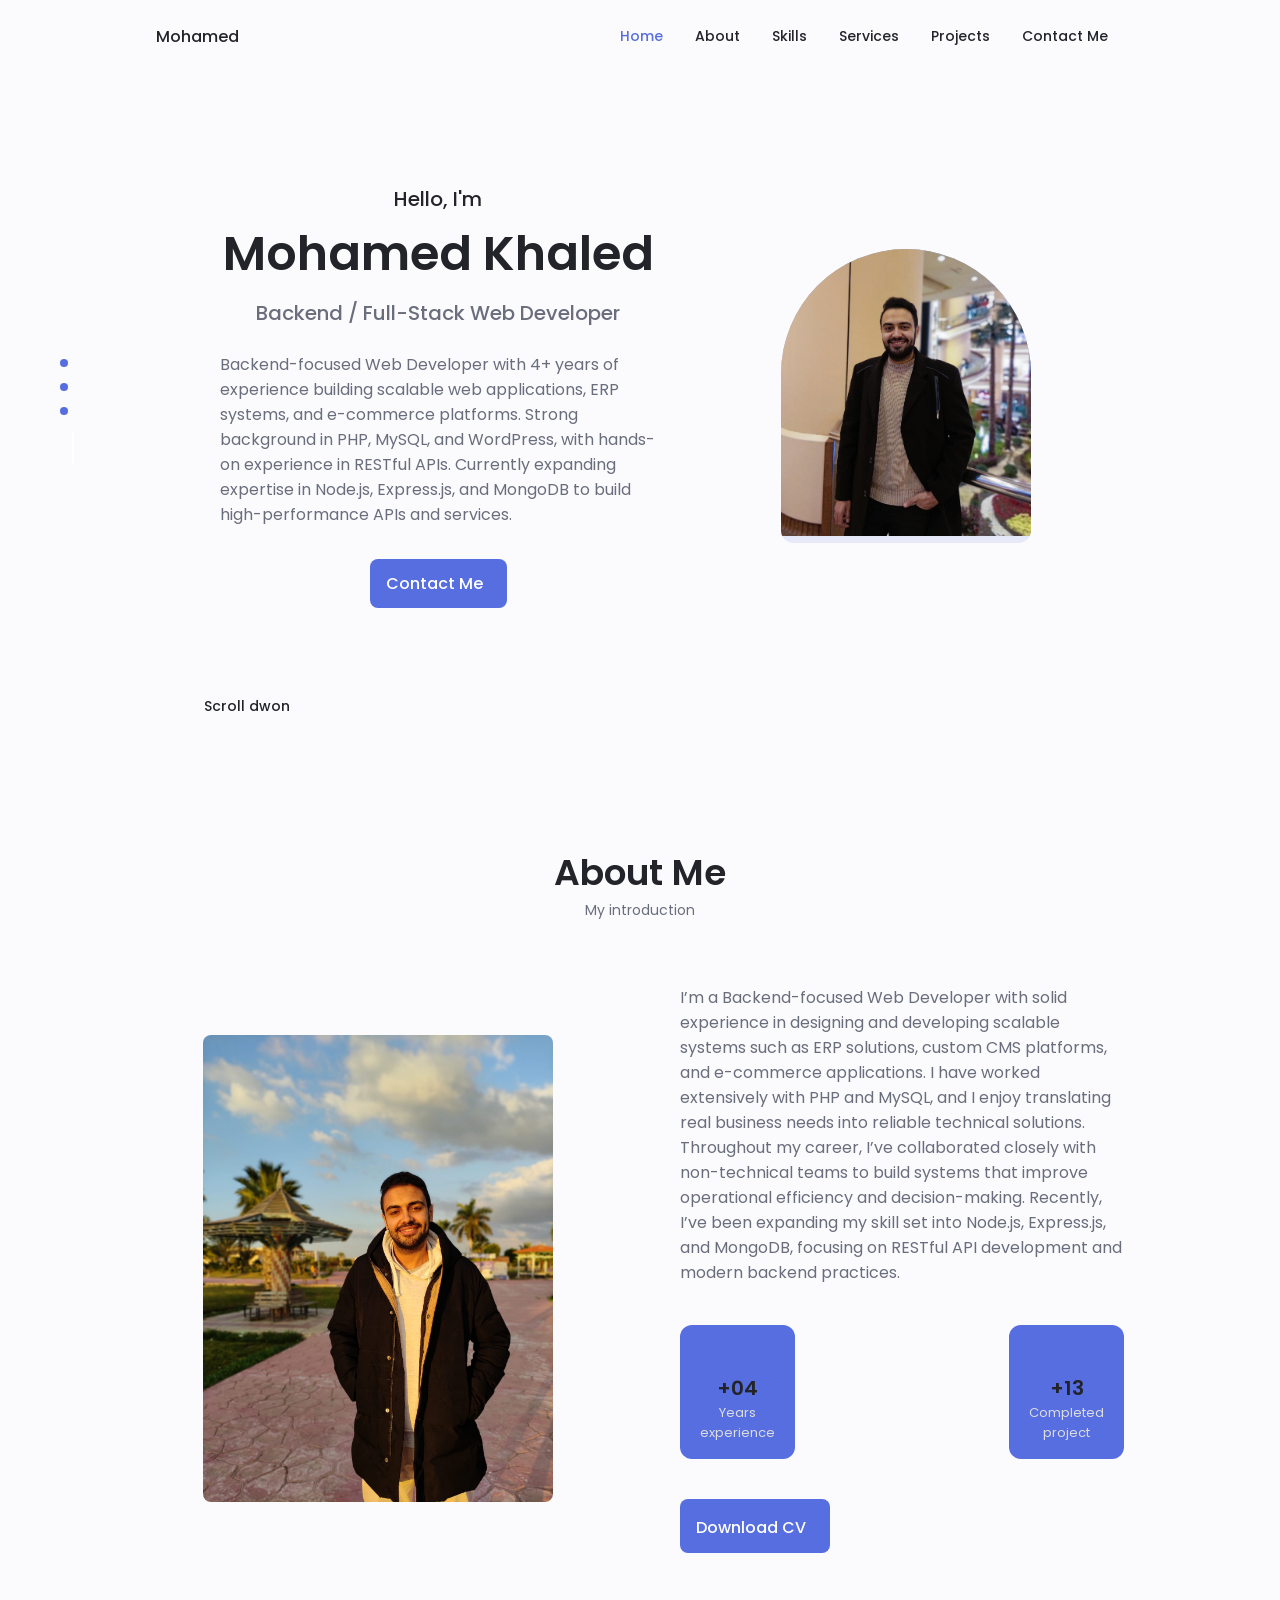
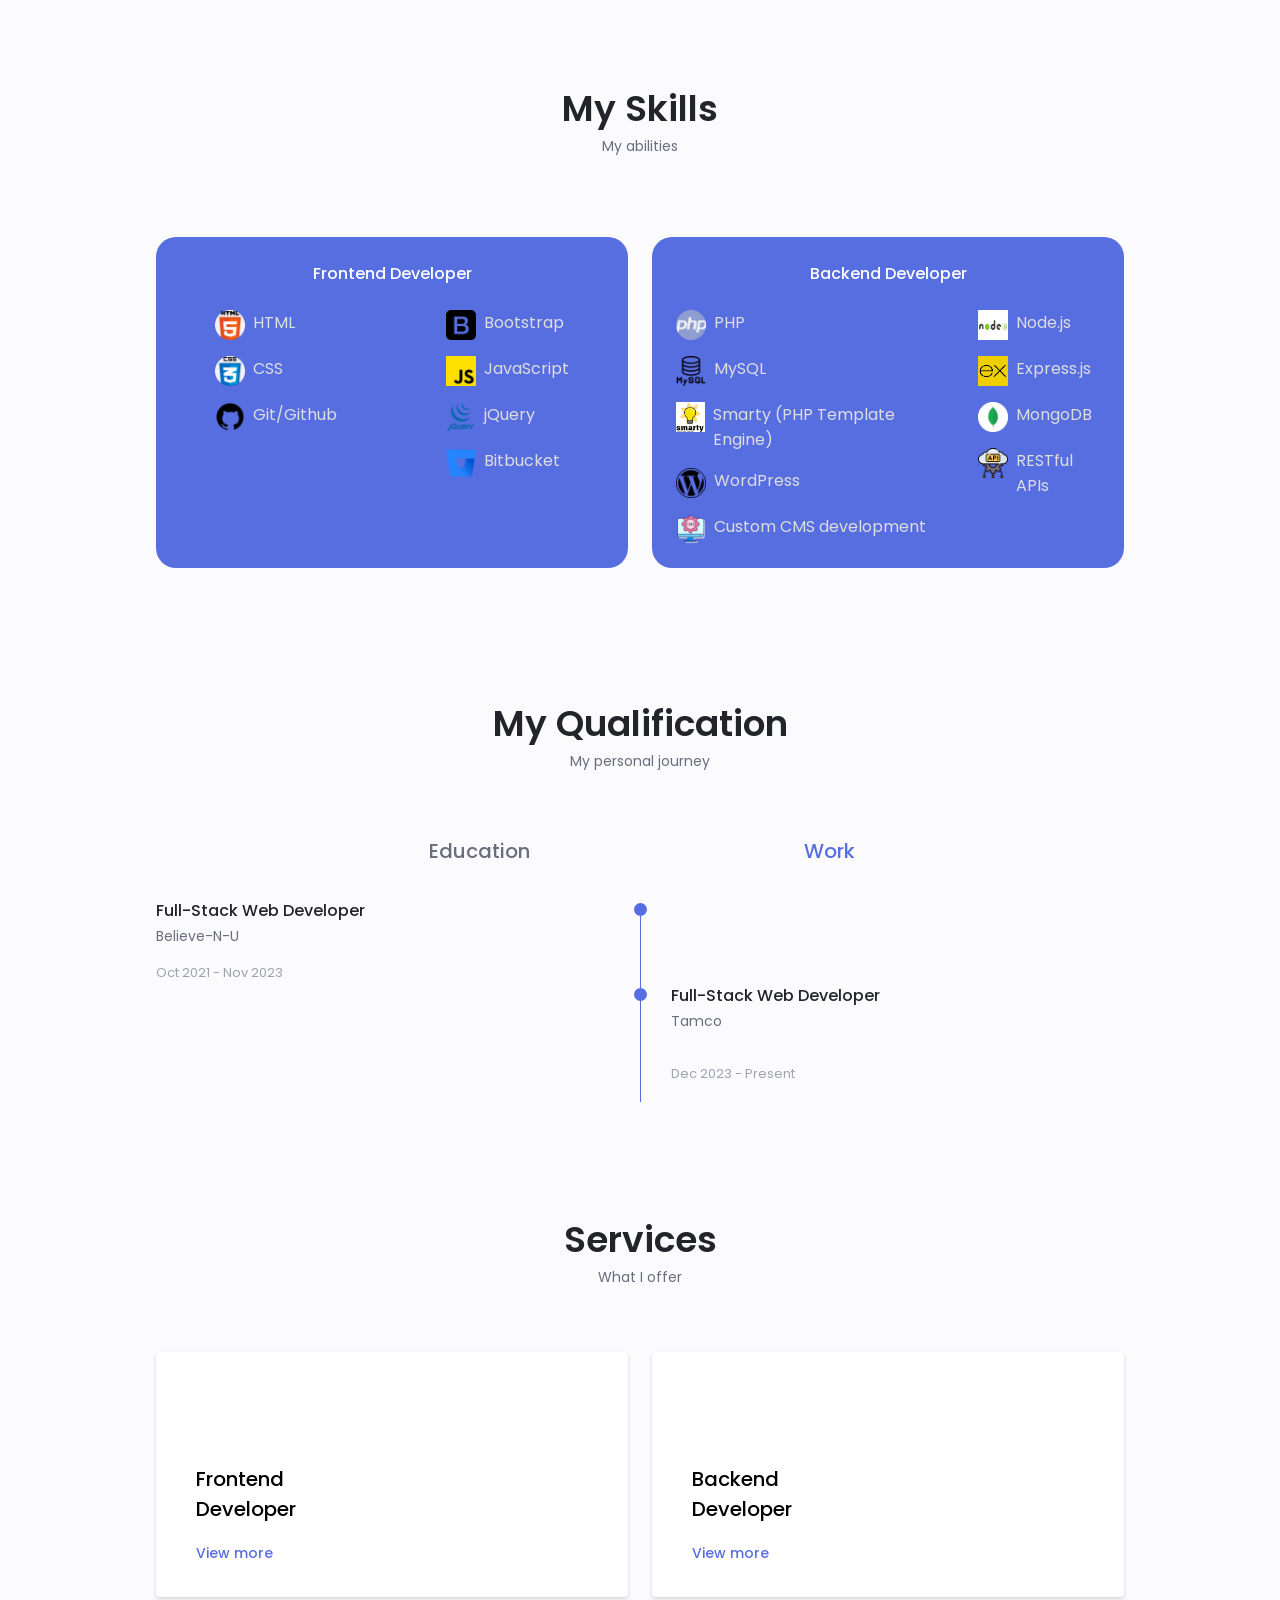
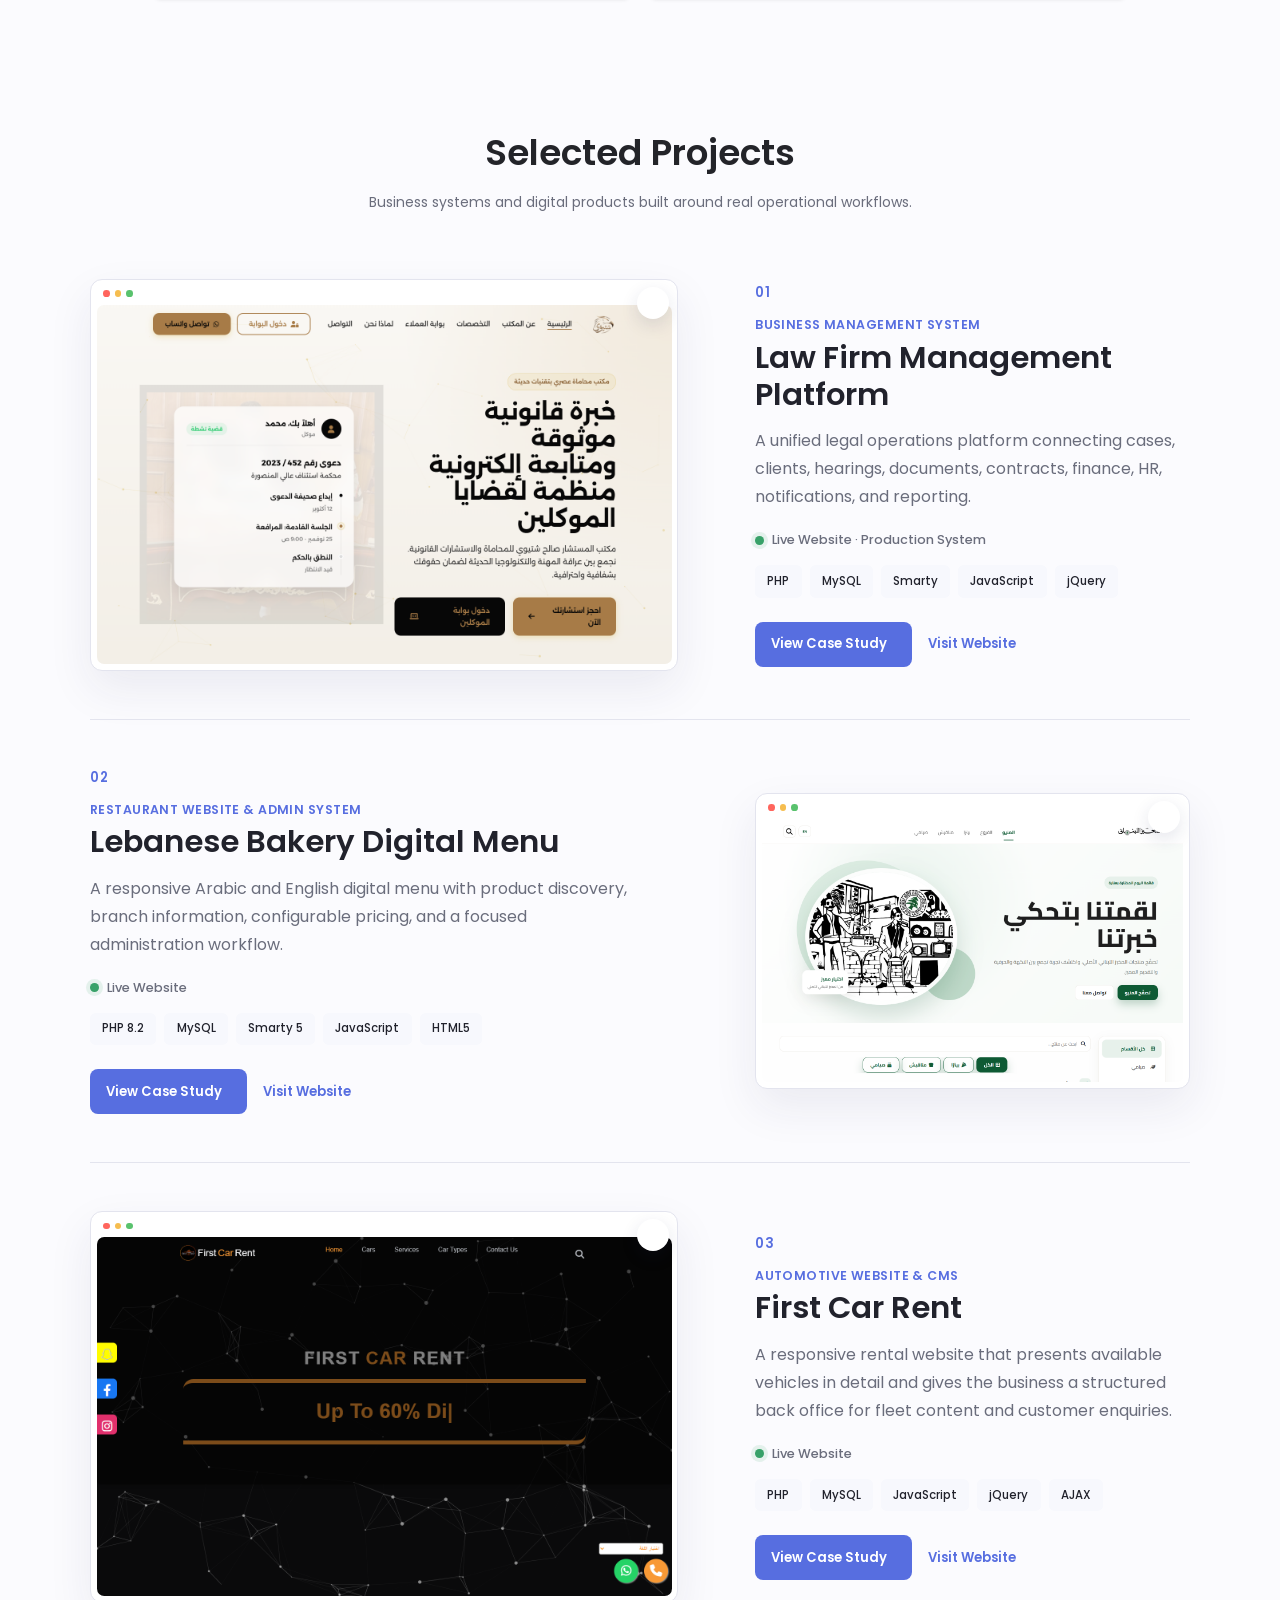
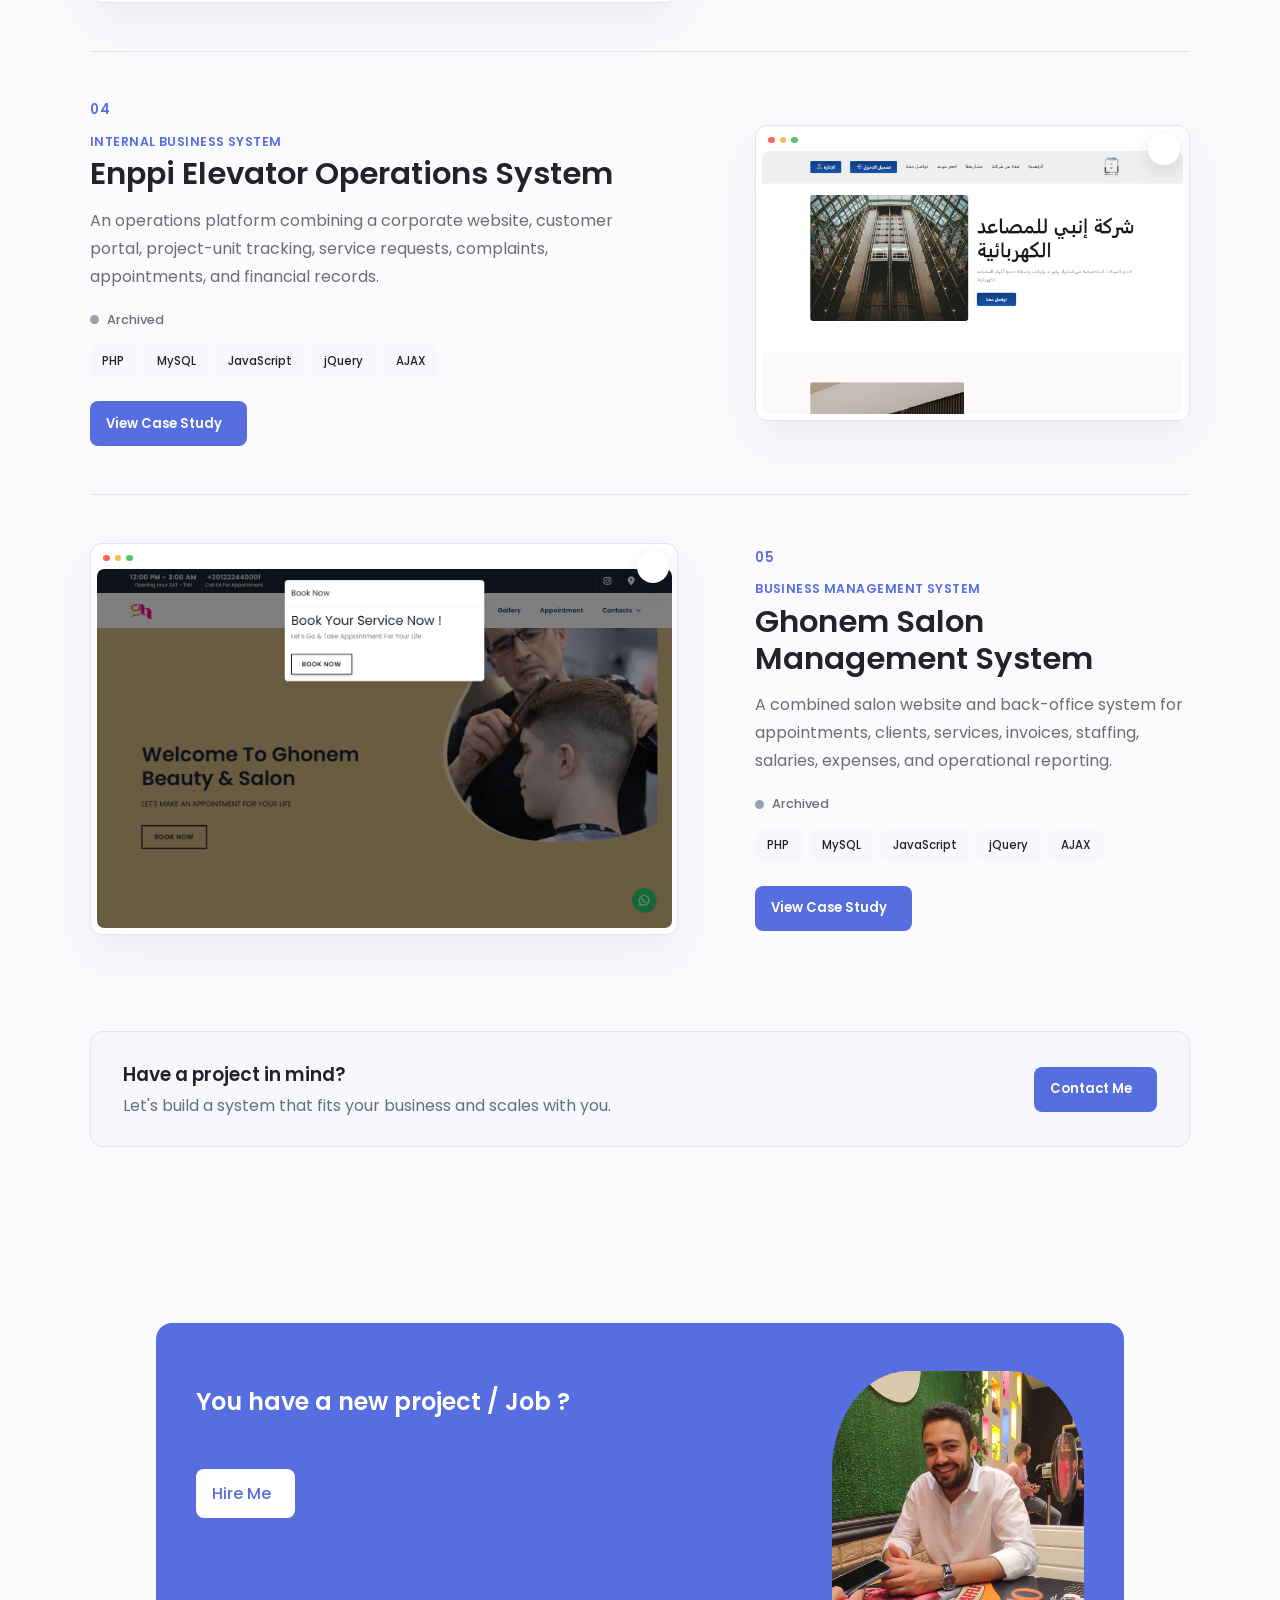
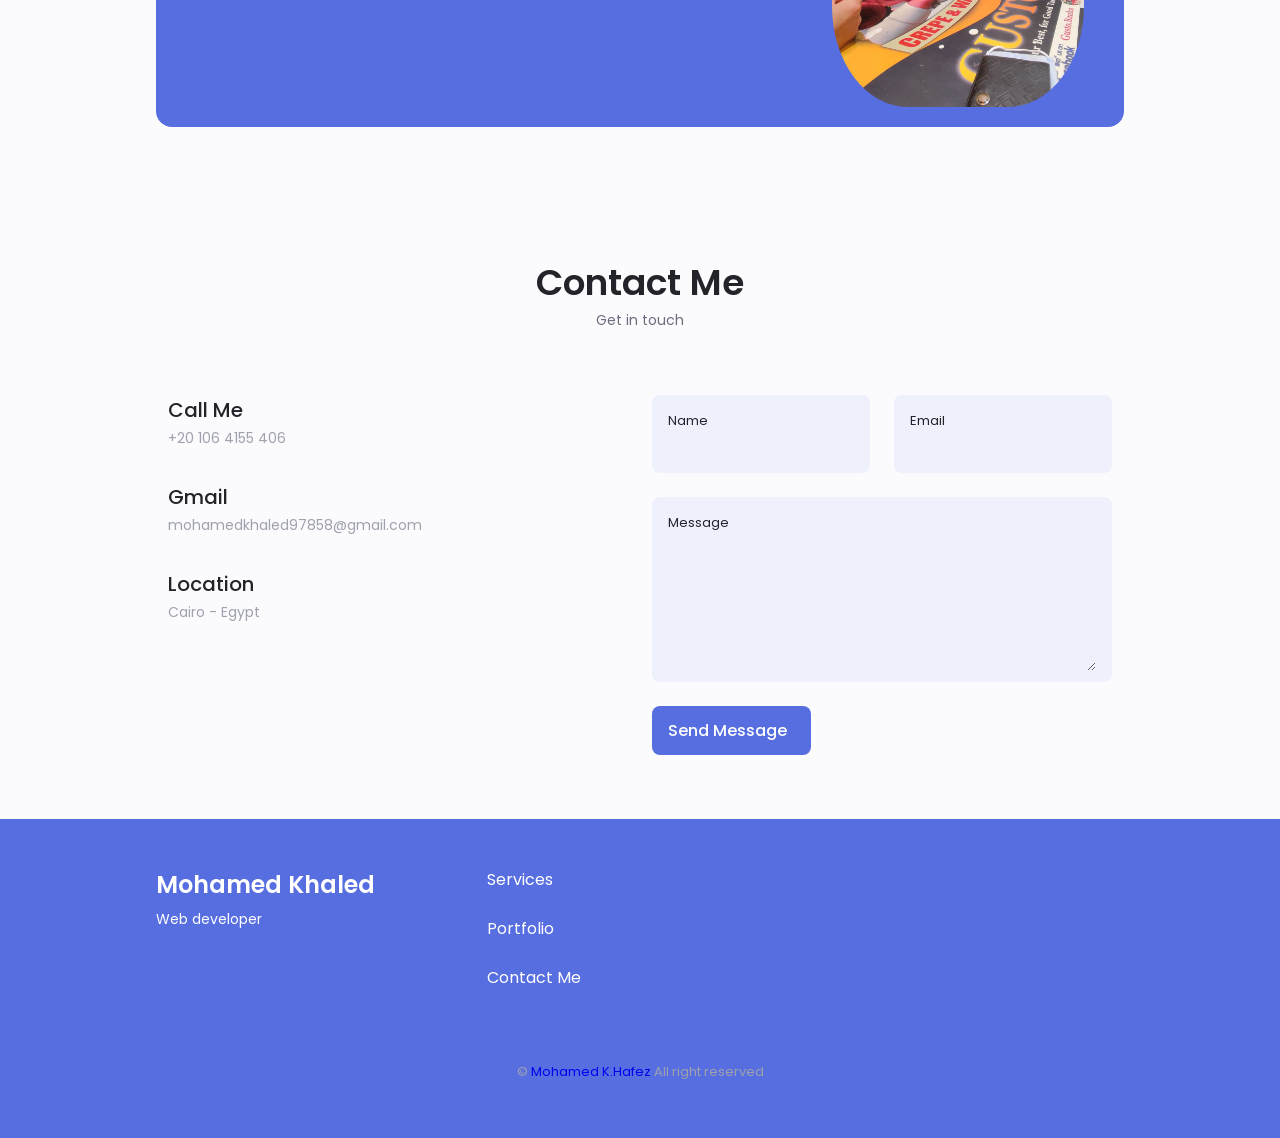
==== commit de098496: "Add selected project case studies" ====
--- a/index.html
+++ b/index.html
@@ -18,6 +18,7 @@
   <link rel="stylesheet" href="css/swiper-bundle.min.css" />
   <!--========================== Style Css File ============================-->
   <link rel="stylesheet" href="css/style.css" />
+  <link rel="stylesheet" href="css/projects.css" />
 
   <title>Portfolio</title>
 </head>
@@ -57,7 +58,7 @@
           <li class="nav__item">
             <a href="#portfolio" class="nav__link">
               <i class="uil uil-scenery nav__icon"></i>
-              Portfolio
+              Projects
             </a>
           </li>
           <li class="nav__item">
@@ -506,8 +507,28 @@
       </div>
     </section>
 
-    <!--===================== PORTFOLIO ========================-->
-    <section class="portfolio section" id="portfolio">
+    <!--===================== SELECTED PROJECTS ========================-->
+    <section class="selected-work section" id="portfolio">
+      <div class="selected-work__intro container">
+        <h2 class="section__title">Selected Projects</h2>
+        <p class="section__subtitle">Business systems and digital products built around real operational workflows.</p>
+      </div>
+
+      <div class="selected-work__list container" data-project-showcase></div>
+
+      <div class="selected-work__cta container">
+        <div>
+          <h3>Have a project in mind?</h3>
+          <p>Let's build a system that fits your business and scales with you.</p>
+        </div>
+        <a href="#contact" class="project-link project-link--primary">
+          Contact Me <i class="uil uil-message" aria-hidden="true"></i>
+        </a>
+      </div>
+    </section>
+
+    <!--===================== LEGACY PORTFOLIO (kept for reference) ========================-->
+    <section class="portfolio section" id="portfolio-archive" hidden>
       <h2 class="section__title">Portfolio</h2>
       <span class="section__subtitle">Most recent work</span>
 
@@ -1020,7 +1041,16 @@
   <script src="js/scrollreveal.min.js"></script>
 
   <!--====================== JS Main File ====================-->
+  <script src="js/projects-data.js"></script>
+  <script src="js/projects.js"></script>
   <script src="js/main.js"></script>
+
+  <div class="lightbox" data-project-lightbox hidden role="dialog" aria-modal="true" aria-label="Project screenshot">
+    <button class="lightbox__close" type="button" data-lightbox-close aria-label="Close screenshot">
+      <i class="uil uil-times" aria-hidden="true"></i>
+    </button>
+    <img alt="">
+  </div>
 </body>
 
-</html>+</html>
--- a/css/projects.css
+++ b/css/projects.css
@@ -0,0 +1,726 @@
+:root {
+  --project-accent: hsl(230, 69%, 61%);
+  --project-accent-dark: hsl(230, 57%, 53%);
+  --project-ink: hsl(230, 15%, 15%);
+  --project-muted: hsl(230, 8%, 45%);
+  --project-line: hsl(230, 24%, 91%);
+  --project-soft: hsl(230, 60%, 98%);
+  --project-surface: #fff;
+  --project-success: #38a169;
+  --project-radius: .75rem;
+  --project-shadow: 0 18px 45px rgba(35, 44, 89, .08);
+}
+
+body.dark-theme {
+  --project-ink: hsl(230, 8%, 95%);
+  --project-muted: hsl(230, 8%, 72%);
+  --project-line: hsl(230, 18%, 25%);
+  --project-soft: hsl(230, 26%, 14%);
+  --project-surface: hsl(230, 28%, 12%);
+  --project-shadow: 0 18px 45px rgba(0, 0, 0, .2);
+}
+
+.sr-only {
+  position: absolute;
+  width: 1px;
+  height: 1px;
+  padding: 0;
+  margin: -1px;
+  overflow: hidden;
+  clip: rect(0, 0, 0, 0);
+  white-space: nowrap;
+  border: 0;
+}
+
+.selected-work {
+  overflow: hidden;
+}
+
+.selected-work__intro {
+  max-width: 44rem;
+  margin: 0 auto 4rem;
+  text-align: center;
+}
+
+.selected-work__intro .section__subtitle {
+  margin: .65rem 0 0;
+  line-height: 1.8;
+}
+
+.selected-work__list {
+  max-width: 1100px;
+  margin: 0 auto;
+}
+
+.selected-project {
+  position: relative;
+  display: grid;
+  grid-template-columns: minmax(0, 1.15fr) minmax(18rem, .85fr);
+  align-items: center;
+  gap: clamp(2rem, 6vw, 5rem);
+  padding: 3rem 0;
+  border-top: 1px solid var(--project-line);
+}
+
+.selected-project:first-child {
+  padding-top: 0;
+  border-top: 0;
+}
+
+.selected-project:nth-child(even) .selected-project__media {
+  order: 2;
+}
+
+.selected-project__content {
+  position: relative;
+}
+
+.selected-project__number {
+  display: block;
+  margin-bottom: .8rem;
+  color: var(--project-accent);
+  font-size: .82rem;
+  font-weight: 600;
+  letter-spacing: .08em;
+}
+
+.selected-project__category,
+.case-eyebrow,
+.section-label {
+  color: var(--project-accent);
+  font-size: .78rem;
+  font-weight: 600;
+  letter-spacing: .035em;
+  text-transform: uppercase;
+}
+
+.selected-project h3 {
+  margin: .35rem 0 .85rem;
+  color: var(--project-ink);
+  font-size: clamp(1.35rem, 2.4vw, 2rem);
+  line-height: 1.2;
+}
+
+.selected-project__lead {
+  max-width: 34rem;
+  color: var(--project-muted);
+  line-height: 1.75;
+}
+
+.project-status {
+  display: inline-flex;
+  align-items: center;
+  gap: .5rem;
+  margin: 1.25rem 0 1rem;
+  color: var(--project-muted);
+  font-size: .8rem;
+  font-weight: 500;
+}
+
+.project-status span {
+  width: .55rem;
+  height: .55rem;
+  border-radius: 50%;
+  background: var(--project-accent);
+}
+
+.project-status--live span {
+  background: var(--project-success);
+  box-shadow: 0 0 0 4px rgba(56, 161, 105, .12);
+}
+
+.project-status--archived span {
+  background: #9aa0b1;
+}
+
+.technology-list {
+  display: flex;
+  flex-wrap: wrap;
+  gap: .5rem;
+}
+
+.technology-list li {
+  padding: .42rem .7rem;
+  border: 1px solid transparent;
+  border-radius: .35rem;
+  background: var(--project-soft);
+  color: var(--project-ink);
+  font-size: .72rem;
+  font-weight: 500;
+}
+
+.selected-project__actions,
+.case-hero__actions {
+  display: flex;
+  flex-wrap: wrap;
+  align-items: center;
+  gap: 1rem;
+  margin-top: 1.5rem;
+}
+
+.project-link {
+  display: inline-flex;
+  align-items: center;
+  justify-content: center;
+  gap: .55rem;
+  min-height: 2.8rem;
+  font-size: .82rem;
+  font-weight: 600;
+  transition: transform .25s ease, color .25s ease, background-color .25s ease, border-color .25s ease;
+}
+
+.project-link:hover {
+  transform: translateY(-2px);
+}
+
+.project-link:focus-visible,
+.browser-frame:focus-visible,
+.gallery-hint:focus-visible,
+.case-theme:focus-visible,
+.lightbox__close:focus-visible {
+  outline: 3px solid color-mix(in srgb, var(--project-accent), transparent 68%);
+  outline-offset: 3px;
+}
+
+.project-link--primary {
+  padding: .78rem 1rem;
+  border-radius: .5rem;
+  background: var(--project-accent);
+  color: #fff;
+}
+
+.project-link--primary:hover {
+  background: var(--project-accent-dark);
+  color: #fff;
+}
+
+.project-link--text {
+  color: var(--project-accent);
+}
+
+.project-link--outline {
+  padding: .72rem 1rem;
+  border: 1px solid var(--project-accent);
+  border-radius: .5rem;
+  color: var(--project-accent);
+}
+
+.browser-frame {
+  position: relative;
+  display: block;
+  width: 100%;
+  overflow: hidden;
+  padding: 1.55rem .35rem .35rem;
+  border: 1px solid var(--project-line);
+  border-radius: var(--project-radius);
+  background: var(--project-surface);
+  box-shadow: var(--project-shadow);
+  cursor: zoom-in;
+  transition: transform .3s ease, box-shadow .3s ease;
+}
+
+.browser-frame:hover {
+  transform: translateY(-4px);
+  box-shadow: 0 24px 55px rgba(35, 44, 89, .13);
+}
+
+.browser-frame img {
+  display: block;
+  width: 100%;
+  aspect-ratio: 16 / 10;
+  object-fit: cover;
+  object-position: top;
+  border-radius: .45rem;
+}
+
+.browser-frame__bar {
+  position: absolute;
+  top: .65rem;
+  left: .75rem;
+  display: flex;
+  gap: .3rem;
+}
+
+.browser-frame__bar span {
+  width: .42rem;
+  height: .42rem;
+  border-radius: 50%;
+  background: #ff655d;
+}
+
+.browser-frame__bar span:nth-child(2) { background: #f6bd4f; }
+.browser-frame__bar span:nth-child(3) { background: #59c26d; }
+
+.browser-frame__expand {
+  position: absolute;
+  top: .45rem;
+  right: .55rem;
+  display: grid;
+  place-items: center;
+  width: 2rem;
+  height: 2rem;
+  border-radius: 50%;
+  background: var(--project-surface);
+  color: var(--project-accent);
+  box-shadow: 0 6px 18px rgba(35, 44, 89, .12);
+}
+
+.selected-work__cta {
+  display: flex;
+  align-items: center;
+  justify-content: space-between;
+  gap: 2rem;
+  max-width: 1100px;
+  margin: 3rem auto 0;
+  padding: 1.75rem 2rem;
+  border: 1px solid var(--project-line);
+  border-radius: var(--project-radius);
+  background: var(--project-soft);
+}
+
+.selected-work__cta h3 {
+  margin-bottom: .25rem;
+  color: var(--project-ink);
+}
+
+.selected-work__cta p {
+  color: var(--project-muted);
+}
+
+/* Case study shell */
+.case-study-page {
+  margin: 0;
+  background: var(--project-surface);
+  color: var(--project-muted);
+}
+
+.case-container {
+  width: min(1120px, calc(100% - 3rem));
+  margin-inline: auto;
+}
+
+.case-header {
+  position: sticky;
+  top: 0;
+  z-index: 50;
+  border-bottom: 1px solid color-mix(in srgb, var(--project-line), transparent 25%);
+  background: color-mix(in srgb, var(--project-surface), transparent 8%);
+  backdrop-filter: blur(16px);
+}
+
+.case-header__inner {
+  display: flex;
+  align-items: center;
+  min-height: 4.6rem;
+  gap: 2rem;
+}
+
+.case-logo {
+  color: var(--project-ink);
+  font-weight: 600;
+}
+
+.case-back {
+  display: inline-flex;
+  align-items: center;
+  gap: .45rem;
+  color: var(--project-accent);
+  font-size: .8rem;
+  font-weight: 500;
+}
+
+.case-header__actions {
+  display: flex;
+  align-items: center;
+  gap: .8rem;
+  margin-left: auto;
+}
+
+.case-theme {
+  display: grid;
+  place-items: center;
+  width: 2.8rem;
+  height: 2.8rem;
+  border: 1px solid var(--project-line);
+  border-radius: 50%;
+  background: var(--project-surface);
+  color: var(--project-ink);
+}
+
+.case-section {
+  padding: clamp(4rem, 8vw, 7rem) 0;
+}
+
+.case-hero {
+  padding-top: clamp(3rem, 6vw, 5.5rem);
+}
+
+.case-hero__grid {
+  display: grid;
+  grid-template-columns: minmax(17rem, .78fr) minmax(0, 1.22fr);
+  align-items: center;
+  gap: clamp(2.5rem, 6vw, 5.5rem);
+}
+
+.case-hero h1 {
+  margin: .65rem 0 .75rem;
+  color: var(--project-ink);
+  font-size: clamp(2.25rem, 5vw, 4.3rem);
+  line-height: 1.05;
+  letter-spacing: -.04em;
+}
+
+.case-hero__title {
+  color: var(--project-ink);
+  font-size: clamp(1rem, 1.8vw, 1.25rem);
+  font-weight: 500;
+  line-height: 1.55;
+}
+
+.case-hero__lead {
+  max-width: 36rem;
+  line-height: 1.8;
+}
+
+.case-hero__media img {
+  aspect-ratio: 16 / 10;
+}
+
+.project-snapshot {
+  display: grid;
+  grid-template-columns: repeat(3, 1fr);
+  margin-top: 4rem;
+  padding: 1.5rem;
+  border: 1px solid var(--project-line);
+  border-radius: var(--project-radius);
+}
+
+.snapshot-item {
+  display: flex;
+  align-items: center;
+  gap: 1rem;
+  padding: .5rem 1.5rem;
+  border-left: 1px solid var(--project-line);
+}
+
+.snapshot-item:first-child { border-left: 0; }
+
+.snapshot-item > span {
+  display: grid;
+  flex: 0 0 auto;
+  place-items: center;
+  width: 2.8rem;
+  height: 2.8rem;
+  border: 1px solid color-mix(in srgb, var(--project-accent), transparent 55%);
+  border-radius: 50%;
+  color: var(--project-accent);
+  font-size: 1.2rem;
+}
+
+.snapshot-item strong { display: block; color: var(--project-ink); font-size: .85rem; }
+.snapshot-item p { margin-top: .2rem; font-size: .75rem; line-height: 1.45; }
+
+.case-narrative,
+.case-gallery-section {
+  background: var(--project-soft);
+}
+
+.narrative-grid {
+  display: grid;
+  grid-template-columns: repeat(2, minmax(0, 1fr));
+  gap: clamp(2.5rem, 7vw, 7rem);
+}
+
+.case-study-page h2 {
+  margin: .45rem 0 1.1rem;
+  color: var(--project-ink);
+  font-size: clamp(1.55rem, 3vw, 2.35rem);
+  line-height: 1.2;
+}
+
+.case-study-page h3 { color: var(--project-ink); }
+
+.narrative-grid p,
+.solution-band p,
+.case-section-heading p {
+  margin-bottom: 1rem;
+  line-height: 1.8;
+}
+
+.solution-band {
+  display: grid;
+  grid-template-columns: auto 1fr;
+  gap: 1.25rem;
+  margin-top: 3rem;
+  padding: 2rem;
+  border: 1px solid var(--project-line);
+  border-radius: var(--project-radius);
+  background: var(--project-surface);
+}
+
+.solution-band__icon {
+  display: grid;
+  place-items: center;
+  width: 3.5rem;
+  height: 3.5rem;
+  border: 1px solid color-mix(in srgb, var(--project-accent), transparent 55%);
+  border-radius: 50%;
+  color: var(--project-accent);
+  font-size: 1.4rem;
+}
+
+.capabilities-layout {
+  display: grid;
+  grid-template-columns: minmax(0, 1.1fr) minmax(18rem, .9fr);
+  align-items: start;
+  gap: clamp(3rem, 7vw, 7rem);
+}
+
+.capability-list {
+  margin-top: 2rem;
+}
+
+.capability-list li {
+  display: grid;
+  grid-template-columns: 2rem 1fr;
+  gap: 1rem;
+  padding: 1rem 0;
+  border-top: 1px solid var(--project-line);
+}
+
+.capability-list li > span {
+  color: var(--project-accent);
+  font-size: .75rem;
+  font-weight: 600;
+}
+
+.capability-list h3 { margin-bottom: .35rem; font-size: .95rem; }
+.capability-list p { font-size: .84rem; line-height: 1.65; }
+
+.module-panel {
+  position: sticky;
+  top: 7rem;
+  padding: 2rem;
+  border: 1px solid var(--project-line);
+  border-radius: var(--project-radius);
+  background: var(--project-soft);
+}
+
+.module-panel ul {
+  display: grid;
+  grid-template-columns: repeat(2, 1fr);
+  gap: .75rem;
+}
+
+.module-panel li {
+  display: flex;
+  align-items: center;
+  gap: .6rem;
+  min-height: 2.7rem;
+  color: var(--project-ink);
+  font-size: .78rem;
+}
+
+.module-panel i { color: var(--project-accent); font-size: 1.05rem; }
+
+.case-section-heading {
+  display: flex;
+  align-items: end;
+  justify-content: space-between;
+  gap: 2rem;
+  margin-bottom: 2.5rem;
+}
+
+.case-section-heading p { max-width: 38rem; }
+
+.gallery-hint {
+  display: inline-flex;
+  align-items: center;
+  gap: .5rem;
+  flex: 0 0 auto;
+  padding: .65rem .8rem;
+  border: 1px solid var(--project-line);
+  border-radius: .5rem;
+  background: var(--project-surface);
+  color: var(--project-accent);
+  font-family: inherit;
+}
+
+.interface-gallery {
+  display: grid;
+  grid-template-columns: repeat(2, minmax(0, 1fr));
+  gap: 1.5rem;
+}
+
+.interface-gallery__item--wide {
+  grid-column: 1 / -1;
+}
+
+.interface-gallery__item--wide .browser-frame img {
+  aspect-ratio: 16 / 8.8;
+}
+
+.interface-gallery figcaption {
+  display: flex;
+  align-items: baseline;
+  justify-content: space-between;
+  gap: 1rem;
+  padding: .9rem .2rem 0;
+}
+
+.interface-gallery figcaption strong { color: var(--project-ink); font-size: .85rem; }
+.interface-gallery figcaption span { max-width: 25rem; font-size: .72rem; text-align: right; }
+
+.business-value-list {
+  display: grid;
+  grid-template-columns: repeat(4, minmax(0, 1fr));
+  margin-top: 2.5rem;
+  border-block: 1px solid var(--project-line);
+}
+
+.business-value-list article {
+  display: flex;
+  gap: .75rem;
+  padding: 1.75rem 1.25rem;
+  border-left: 1px solid var(--project-line);
+}
+
+.business-value-list article:first-child { border-left: 0; }
+.business-value-list i { flex: 0 0 auto; color: var(--project-accent); font-size: 1.15rem; }
+.business-value-list h3 { margin-bottom: .45rem; font-size: .9rem; }
+.business-value-list p { font-size: .75rem; line-height: 1.55; }
+
+.delivery-grid {
+  display: grid;
+  grid-template-columns: minmax(15rem, .75fr) minmax(0, 1.25fr);
+  gap: clamp(3rem, 7vw, 7rem);
+}
+
+.technology-list--large { margin-top: 2rem; }
+.technology-list--large li { padding: .65rem .9rem; }
+
+.role-list {
+  margin-top: 2rem;
+}
+
+.role-list li {
+  display: flex;
+  gap: .7rem;
+  margin-bottom: .85rem;
+  color: var(--project-ink);
+  font-size: .84rem;
+}
+
+.role-list i { color: var(--project-accent); }
+
+.project-pagination {
+  display: grid;
+  grid-template-columns: 1fr auto 1fr;
+  align-items: center;
+  gap: 1rem;
+  padding: 2.5rem 0 4rem;
+  border-top: 1px solid var(--project-line);
+}
+
+.project-pagination a {
+  display: flex;
+  align-items: center;
+  gap: .8rem;
+  color: var(--project-ink);
+  font-size: .82rem;
+  font-weight: 500;
+}
+
+.project-pagination a:hover { color: var(--project-accent); }
+.project-pagination small { display: block; margin-bottom: .2rem; color: var(--project-muted); font-size: .66rem; font-weight: 400; }
+.project-pagination__all { padding: .75rem 1rem; border: 1px solid var(--project-line); border-radius: .5rem; }
+.project-pagination__next { justify-content: flex-end; text-align: right; }
+
+.lightbox[hidden] { display: none; }
+.lightbox {
+  position: fixed;
+  inset: 0;
+  z-index: 2000;
+  display: grid;
+  place-items: center;
+  padding: 3rem;
+  background: rgba(10, 13, 25, .88);
+  backdrop-filter: blur(8px);
+}
+
+.lightbox img {
+  max-width: min(1320px, 94vw);
+  max-height: 88vh;
+  border-radius: .65rem;
+  box-shadow: 0 35px 80px rgba(0, 0, 0, .4);
+}
+
+.lightbox__close {
+  position: fixed;
+  top: 1.25rem;
+  right: 1.25rem;
+  display: grid;
+  place-items: center;
+  width: 3rem;
+  height: 3rem;
+  border-radius: 50%;
+  background: #fff;
+  color: #171a27;
+  font-size: 1.35rem;
+}
+
+.lightbox-open { overflow: hidden; }
+
+@media screen and (max-width: 900px) {
+  .selected-project,
+  .case-hero__grid,
+  .capabilities-layout,
+  .delivery-grid {
+    grid-template-columns: 1fr;
+  }
+
+  .selected-project:nth-child(even) .selected-project__media { order: 0; }
+  .project-snapshot { grid-template-columns: 1fr; }
+  .snapshot-item { border-left: 0; border-top: 1px solid var(--project-line); }
+  .snapshot-item:first-child { border-top: 0; }
+  .module-panel { position: static; }
+  .business-value-list { grid-template-columns: repeat(2, 1fr); }
+  .business-value-list article:nth-child(3) { border-left: 0; }
+  .business-value-list article:nth-child(n+3) { border-top: 1px solid var(--project-line); }
+}
+
+@media screen and (max-width: 640px) {
+  .case-container { width: min(100% - 2rem, 1120px); }
+  .case-header__inner { min-height: 4rem; gap: .75rem; }
+  .case-header .project-link--primary { display: none; }
+  .case-back span { display: none; }
+  .case-section { padding: 3.5rem 0; }
+  .selected-work__intro { margin-bottom: 2.5rem; }
+  .selected-project { gap: 1.5rem; padding: 2.5rem 0; }
+  .selected-project__actions { align-items: stretch; }
+  .selected-project__actions .project-link { flex: 1 1 auto; }
+  .selected-work__cta { align-items: flex-start; flex-direction: column; padding: 1.5rem; }
+  .narrative-grid,
+  .interface-gallery,
+  .business-value-list {
+    grid-template-columns: 1fr;
+  }
+  .solution-band { grid-template-columns: 1fr; padding: 1.5rem; }
+  .module-panel { padding: 1.5rem; }
+  .module-panel ul { grid-template-columns: 1fr 1fr; }
+  .case-section-heading { align-items: flex-start; flex-direction: column; }
+  .interface-gallery__item--wide { grid-column: auto; }
+  .interface-gallery figcaption { align-items: flex-start; flex-direction: column; }
+  .interface-gallery figcaption span { text-align: left; }
+  .business-value-list article,
+  .business-value-list article:nth-child(3) { border-left: 0; border-top: 1px solid var(--project-line); }
+  .business-value-list article:first-child { border-top: 0; }
+  .project-pagination { grid-template-columns: 1fr 1fr; }
+  .project-pagination__all { grid-column: 1 / -1; grid-row: 1; justify-self: center; }
+  .lightbox { padding: 1rem; }
+}
+
+@media (prefers-reduced-motion: reduce) {
+  .project-link,
+  .browser-frame { transition: none; }
+}
